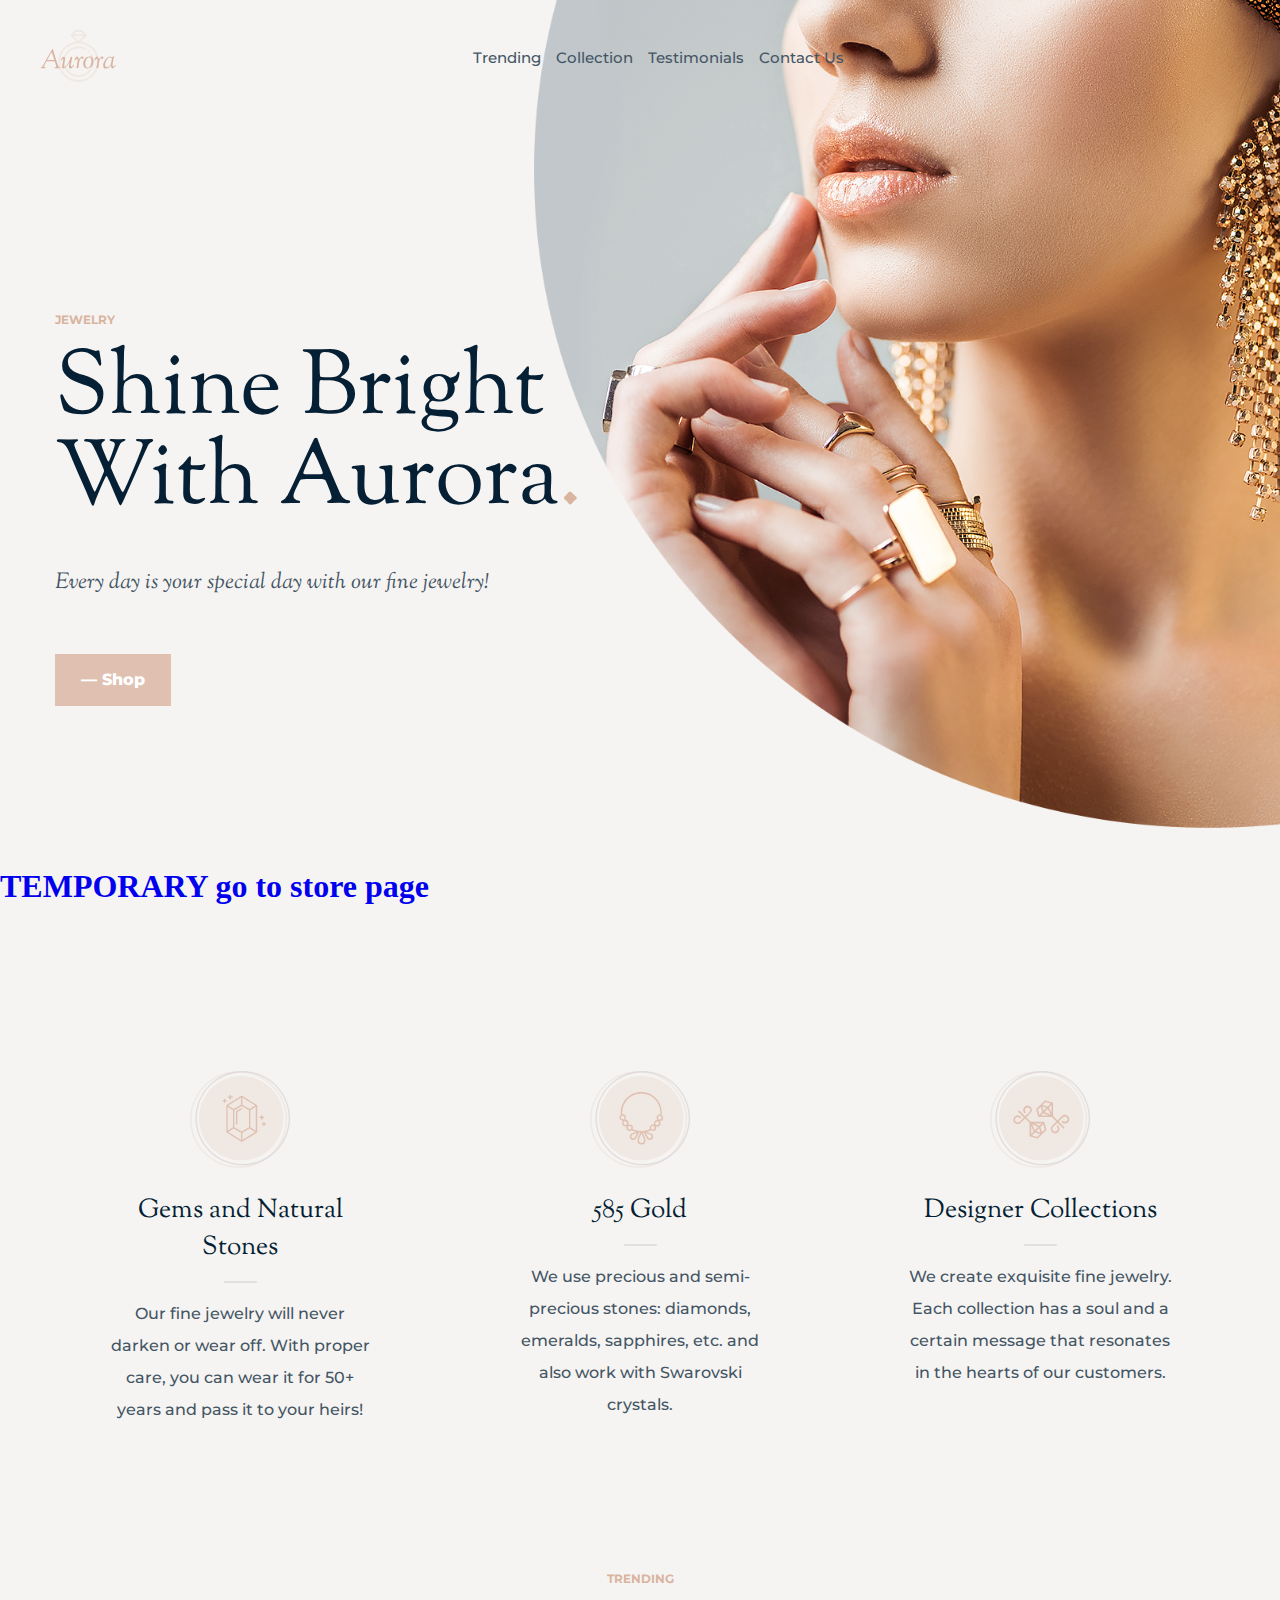
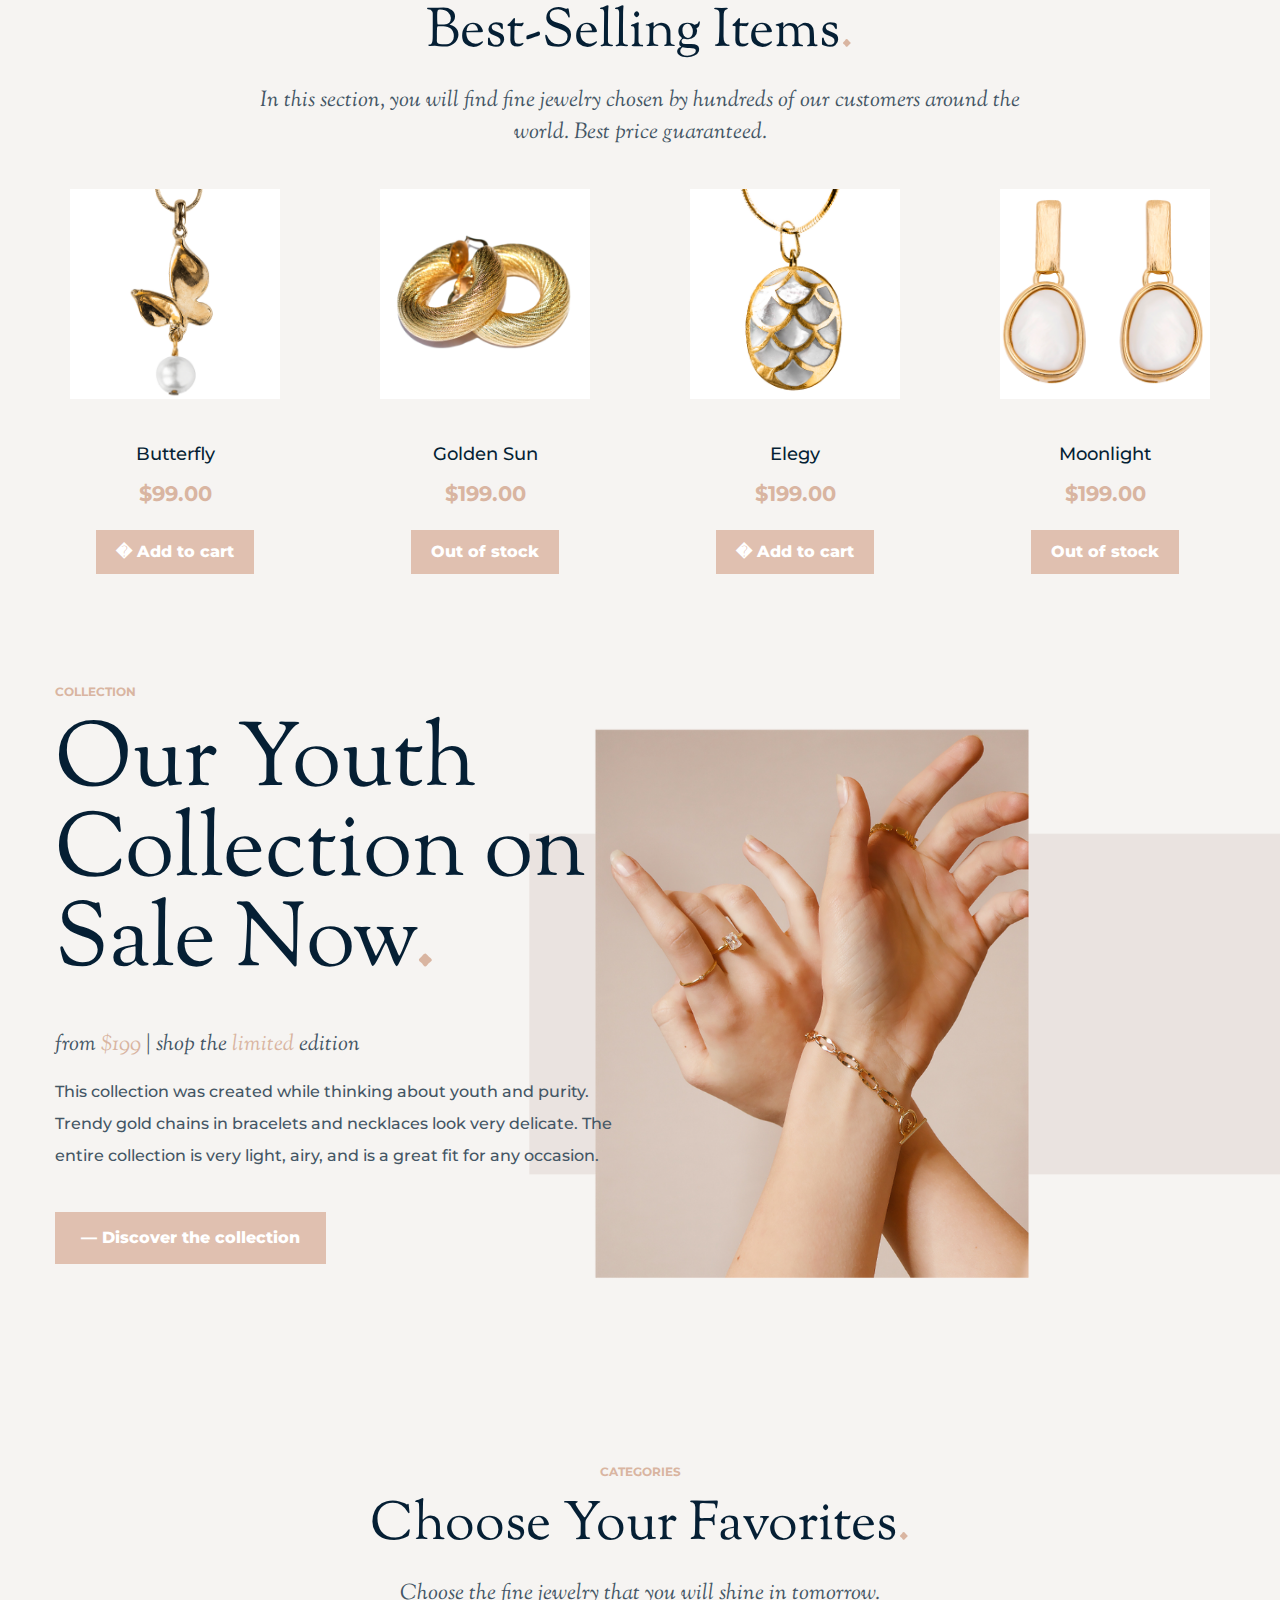
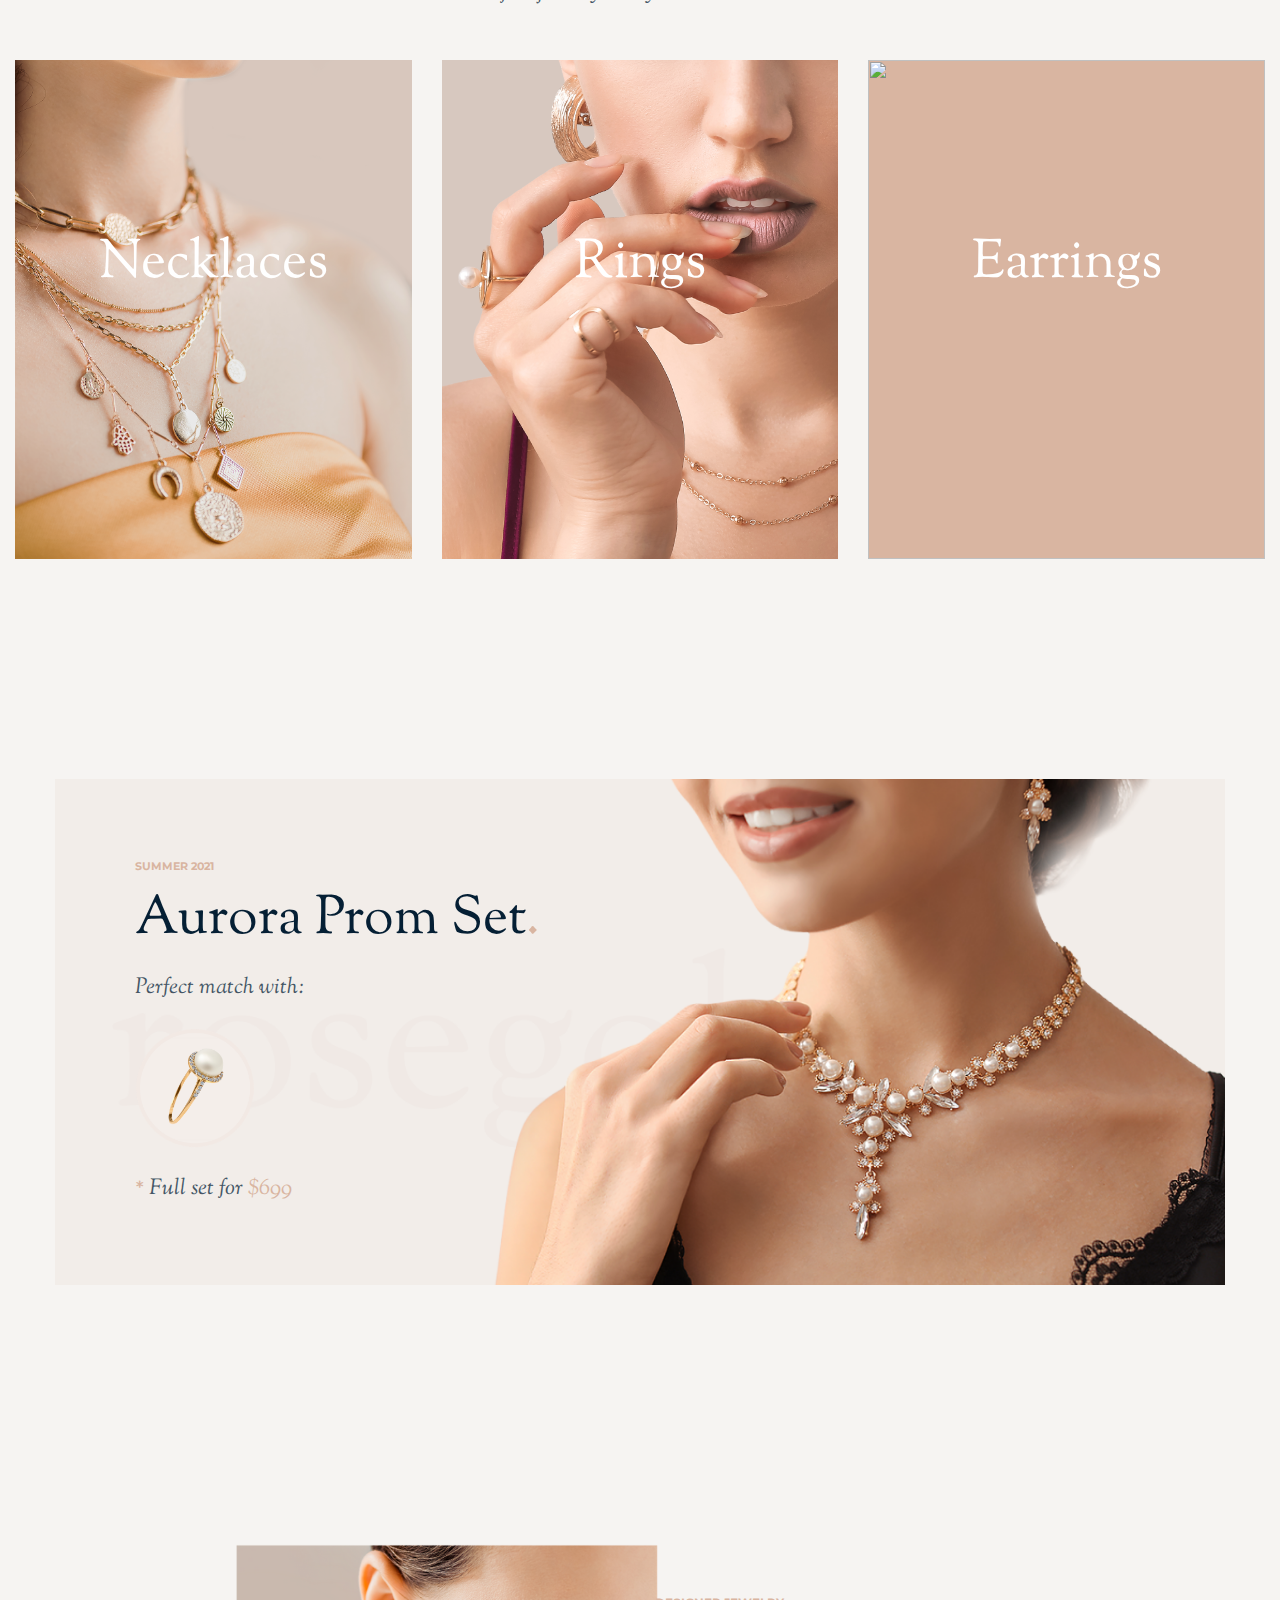
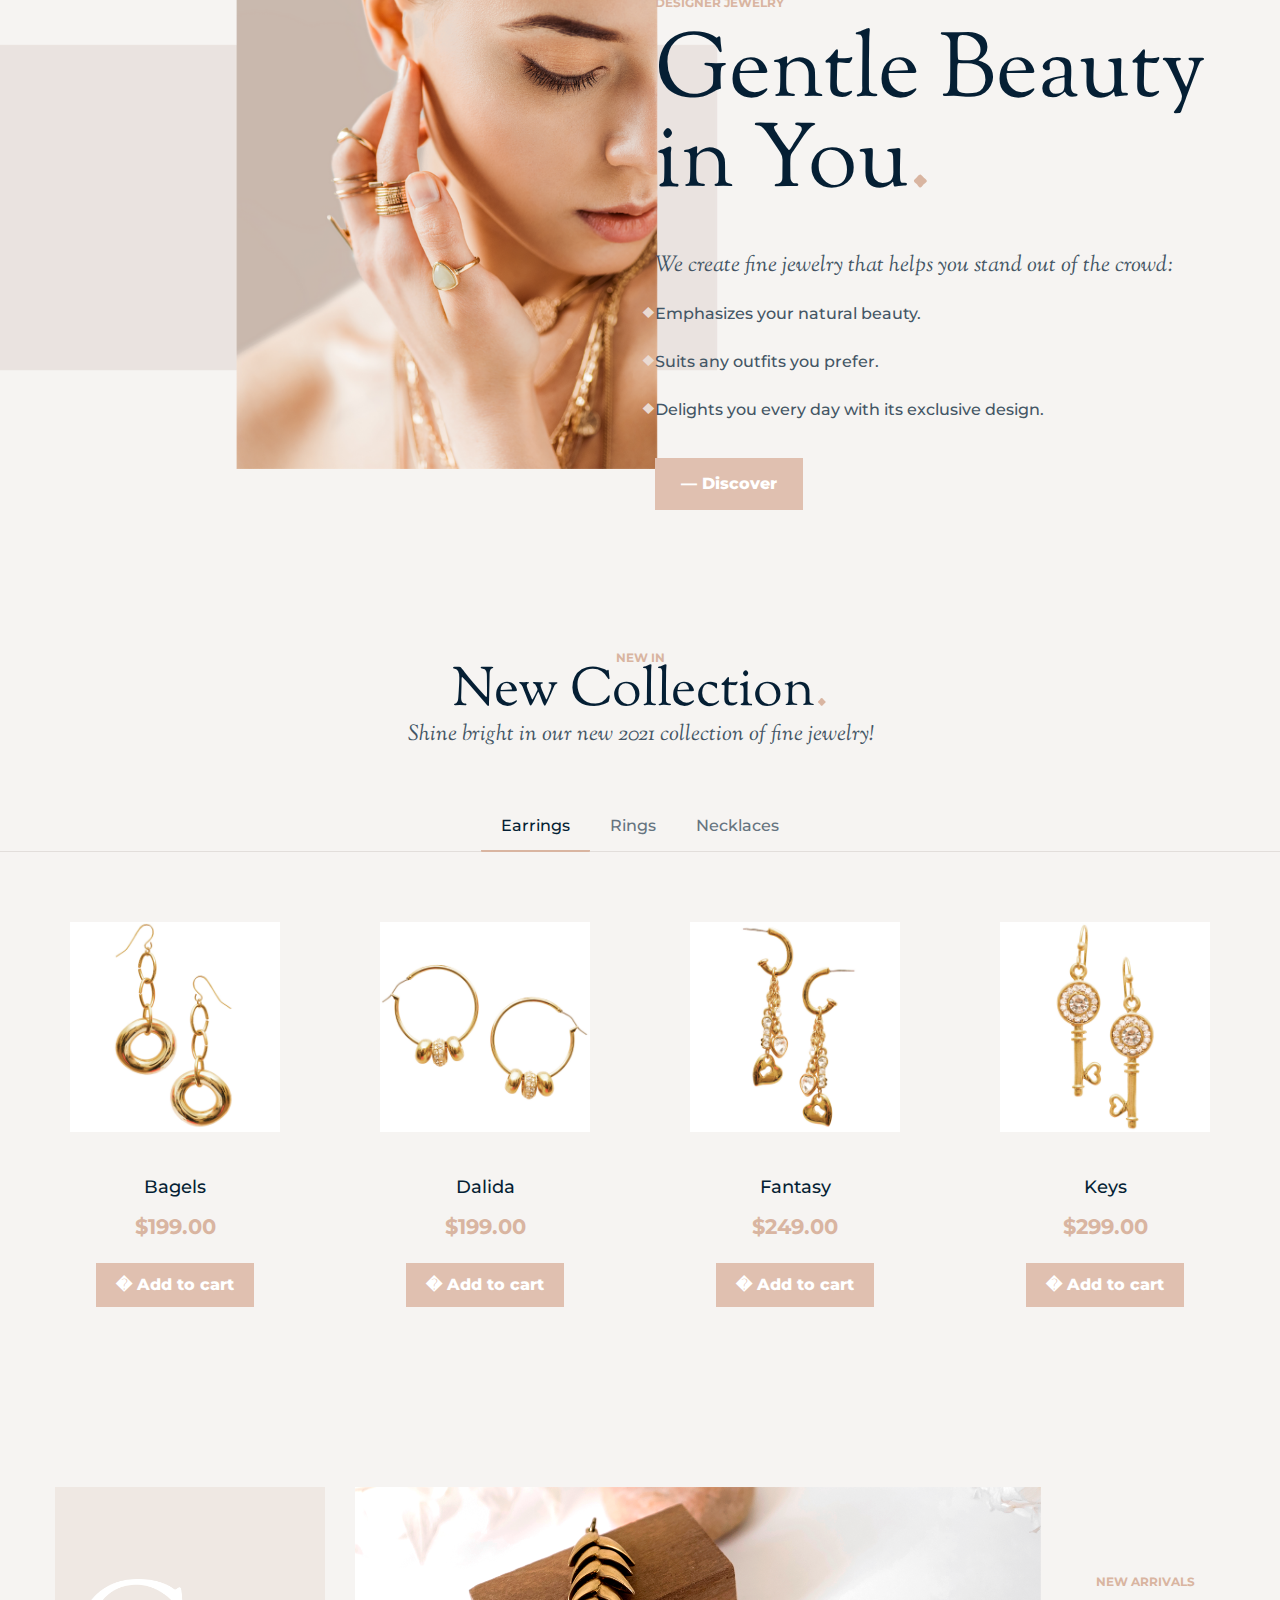
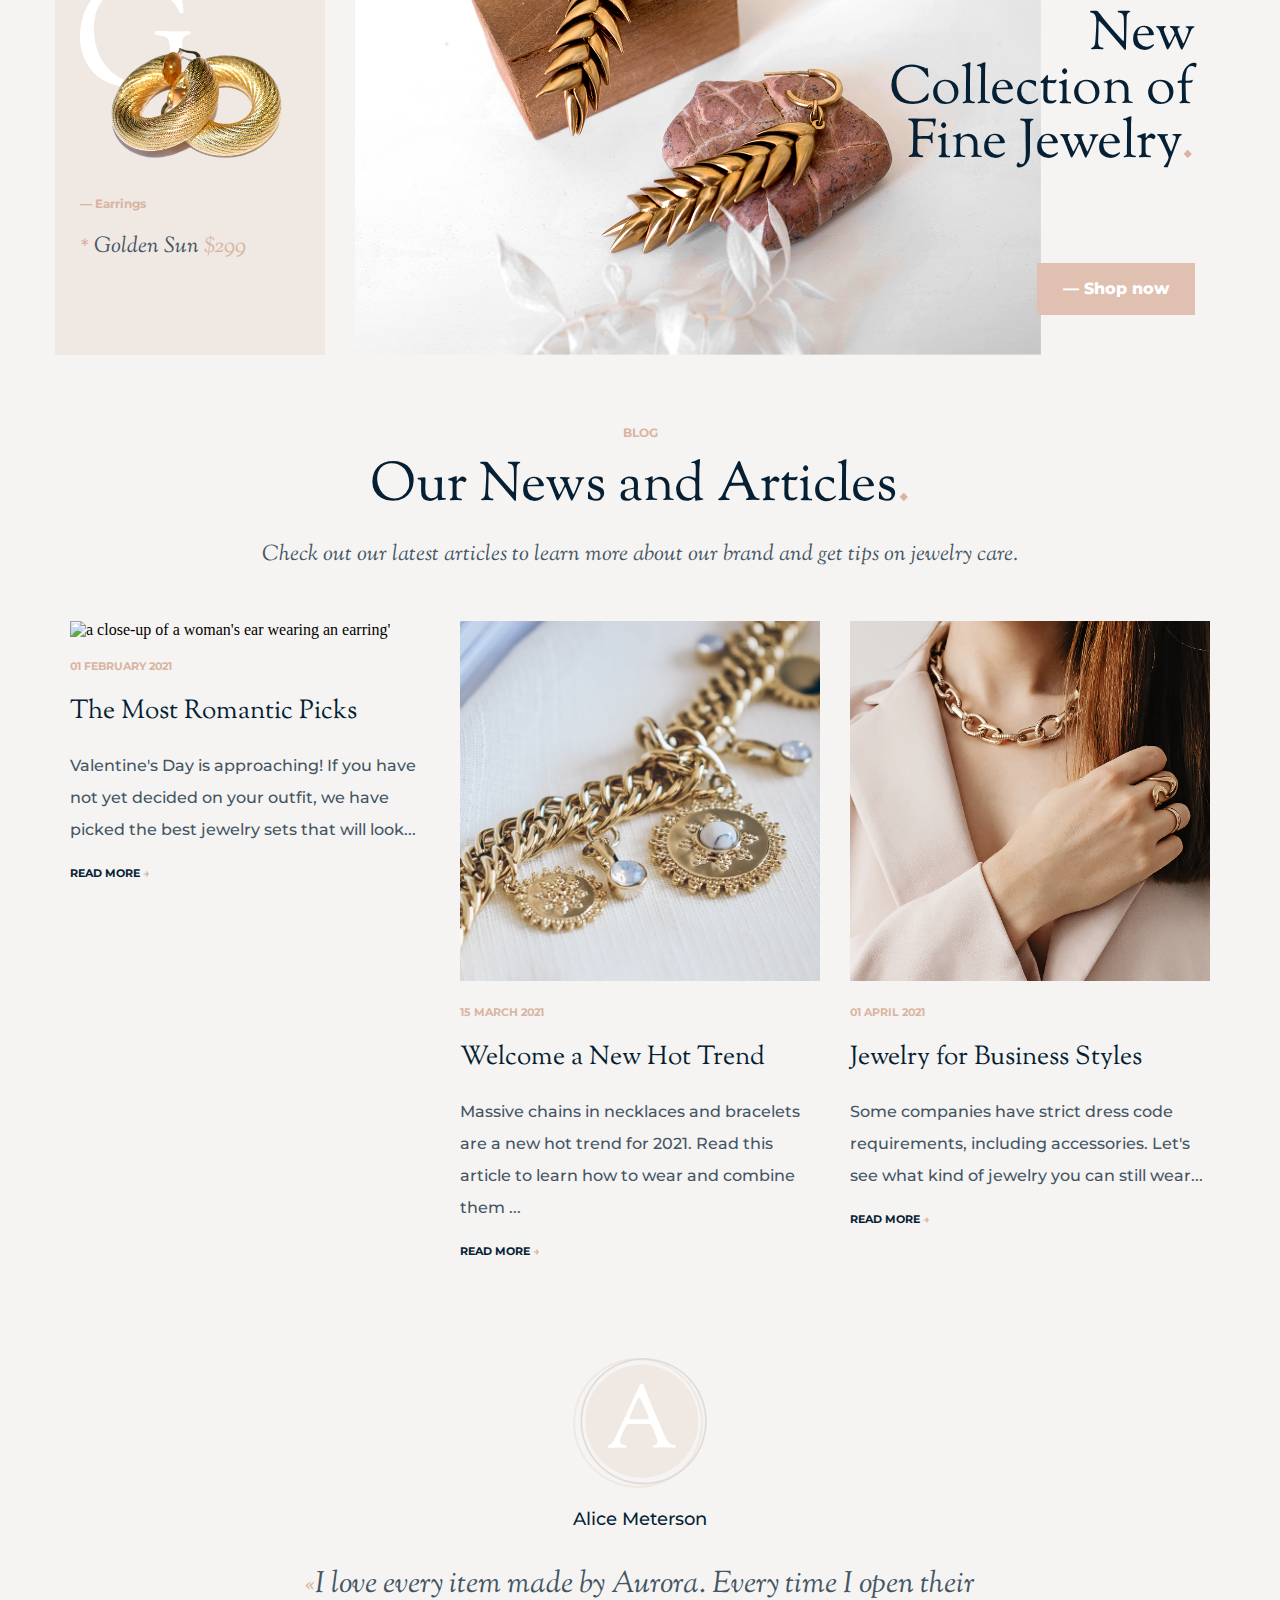
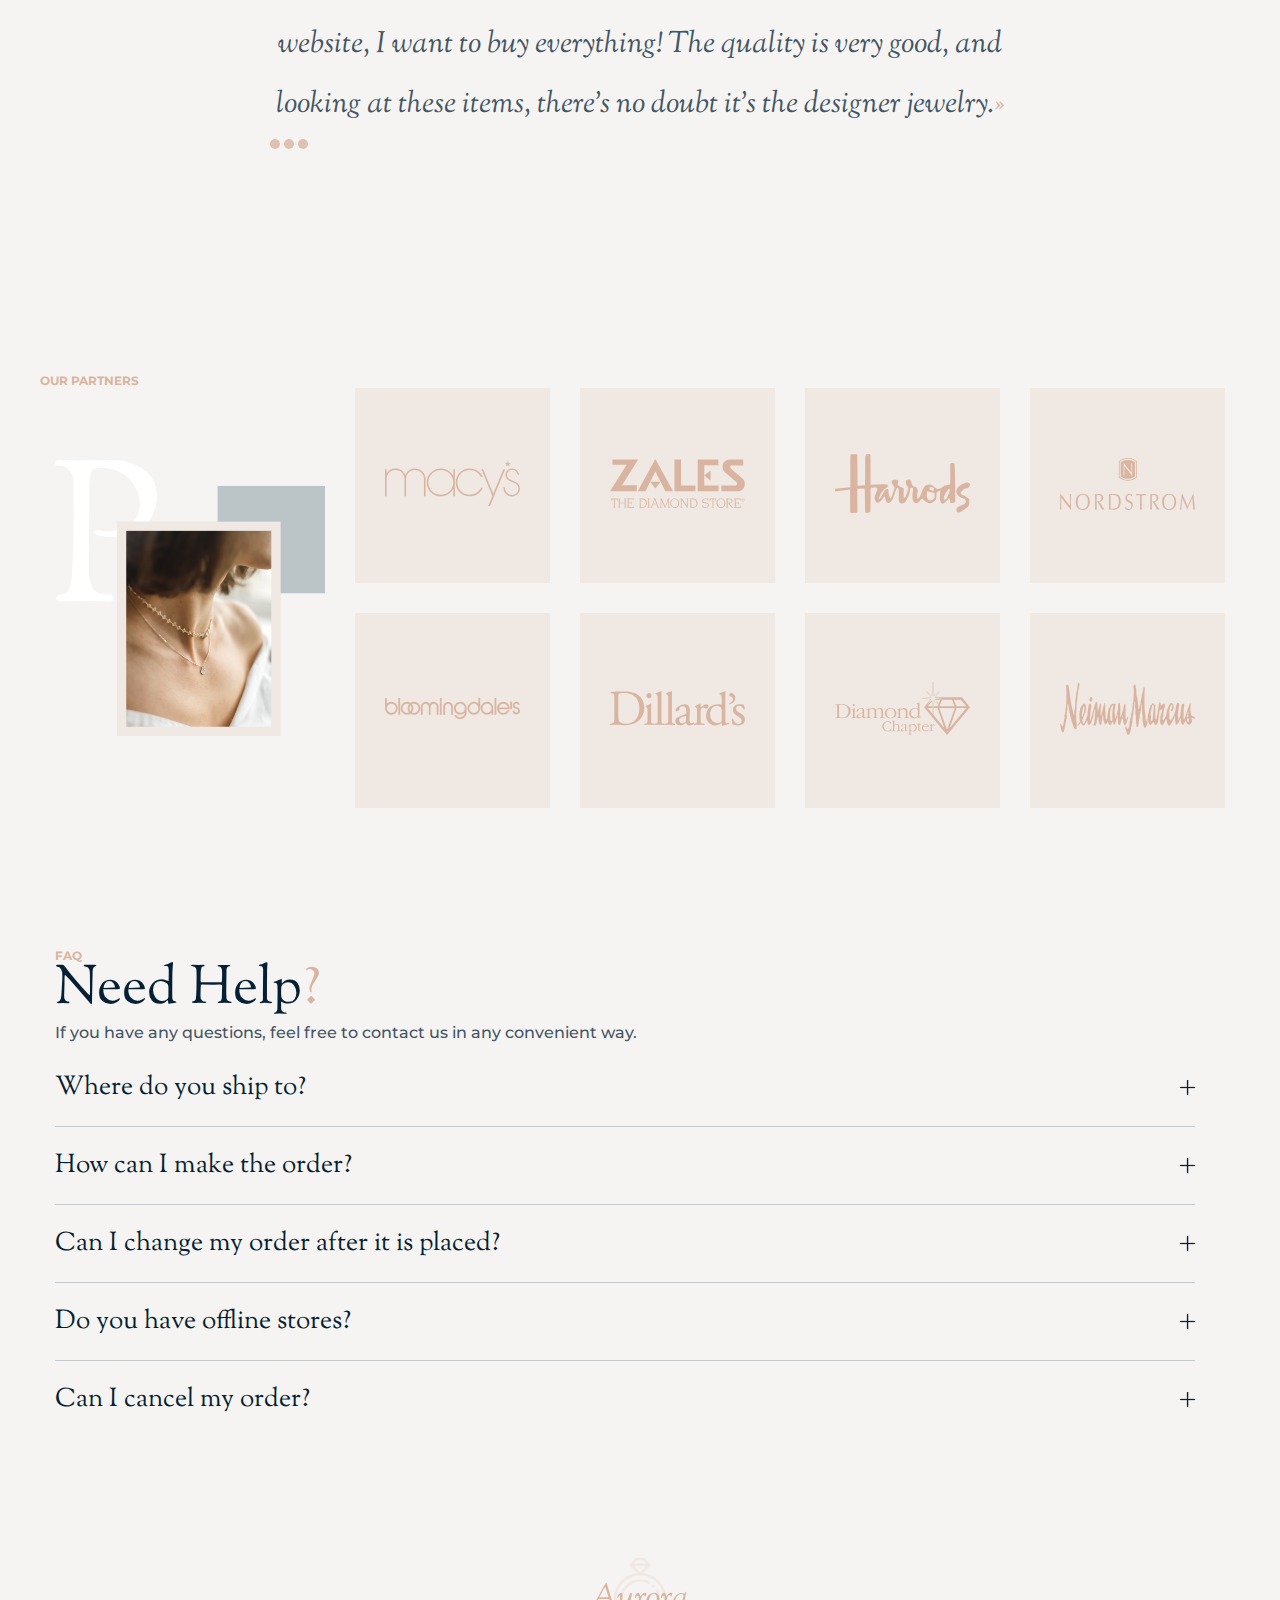
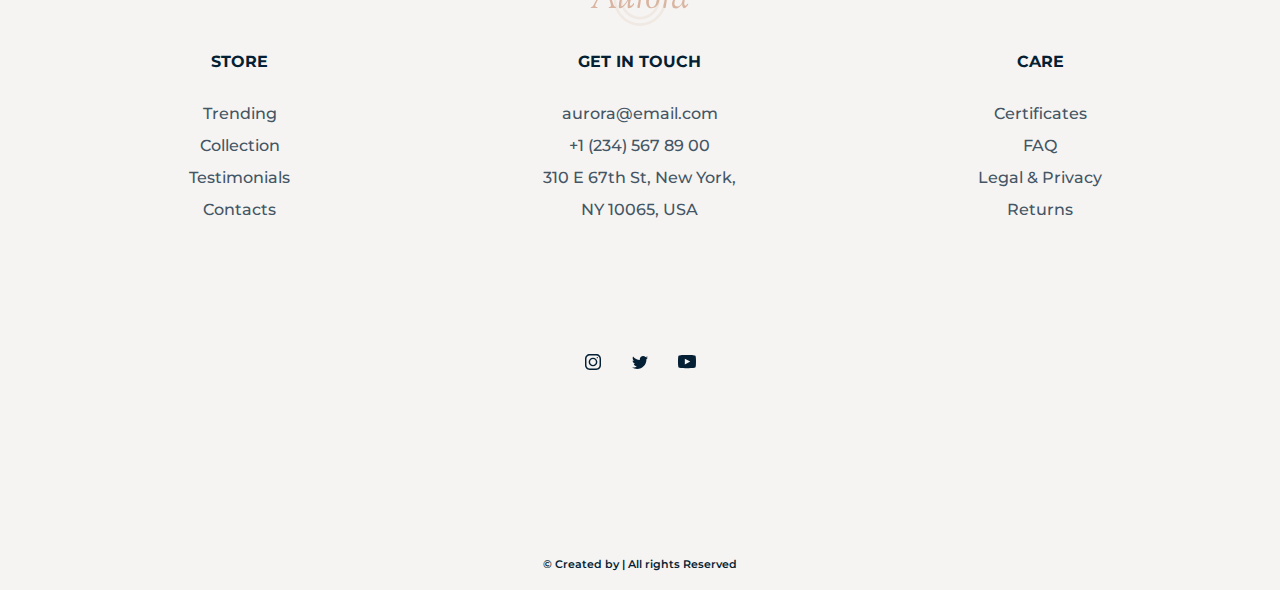
==== index.html @ f69ef9c9 "Add files via upload" ====
﻿<!--REF
Hero title/Block title - h2
Caption/Small - h3
Heading - h4
Subheading - h5
Subtitle - h6
else - paragraph class-->
<!DOCTYPE html>
<html lang="en">
<head>
    <meta charset="UTF-8">
    <meta http-equiv="X-UA-Compatible" content="IE=edge">
    <meta name="viewport" content="width=device-width, initial-scale=1.0">
    <title>Website project for SoftServe</title>
    <link rel="stylesheet" href="styles/style.css" />
    <link rel="stylesheet" href="styles/shop-items.css" />
    <link rel="stylesheet" href="styles/header.css" />
    <link rel="stylesheet" href="styles/cover.css" />
    <link rel="stylesheet" href="styles/features.css" />
    <link rel="stylesheet" href="styles/best-sellers.css" />
    <link rel="stylesheet" href="styles/our-collection.css" />
    <link rel="stylesheet" href="styles/categories.css" />
    <link rel="stylesheet" href="styles/promo-set.css" />
    <link rel="stylesheet" href="styles/designer-jewelry.css" />
    <link rel="stylesheet" href="styles/store.css" />
    <link rel="stylesheet" href="styles/banner.css" />
    <link rel="stylesheet" href="styles/blog.css" />
    <link rel="stylesheet" href="styles/testimonials.css" />
    <link rel="stylesheet" href="styles/partners.css" />
    <link rel="stylesheet" href="styles/faq.css" />
    <link rel="stylesheet" href="styles/footer.css" />
</head>
<body onload="storeDisplay('earrings'); storeActiveButton('earrings-button');">
    <main>
        <section id="cover" class="centered-horizontally">
            <div class="cover-width">
                <div class="cover-container">
                    <h3>JEWELRY</h3>
                    <h2 class="cover hero-title">Shine Bright With Aurora<span class="peach">.</span></h2>
                    <h6 class="cover">Every day is your special day with our fine jewelry!</h6>
                    <button class="cover">— Shop</button>
                </div>
            </div>
        </section>
        <a href="store.html"><h1>TEMPORARY go to store page</h1></a>
        <section id="features" class="centered-horizontally">
            <div class="features-width">
                <div class="features-div">
                    <img src="images/icons/gem.svg" alt="a graphic of a gem" class="features" />
                    <h4 class="features">Gems and Natural Stones</h4>
                    <div class="centered-horizontally"><hr class="features"></div>
                    <p>Our fine jewelry will never darken or wear off. With proper care, you can wear it for 50+ years and pass it to your heirs!</p>
                </div>
                <div class="features-div">
                    <img src="images/icons/necklace.svg" alt="a graphic of a necklace" class="features" />
                    <h4 class="features">585 Gold</h4>
                    <div class="centered-horizontally"><hr class="features"></div>
                    <p>We use precious and semi-precious stones: diamonds, emeralds, sapphires, etc. and also work with Swarovski crystals.</p>
                </div>
                <div class="features-div">
                    <img src="images/icons/earrings.svg" alt="a graphic of earrings" class="features" />
                    <h4 class="features">Designer Collections</h4>
                    <div class="centered-horizontally"><hr class="features"></div>
                    <p>We create exquisite fine jewelry. Each collection has a soul and a certain message that resonates in the hearts of our customers.</p>
                </div>
            </div>
        </section>
        <section id="best-sellers" class="centered-horizontally">
            <div class="best-sellers-width centered-horizontally">
                <h3>TRENDING</h3>
                <h2 class="best-sellers">Best-Selling Items<span class="peach">.</span></h2>
                <h6 class="best-sellers">In this section, you will find fine jewelry chosen by hundreds of our customers around the world. Best price guaranteed.</h6>
            </div>
            <div id="best-selling-items" class="shop-front space-between"></div>
        </section>
        <section id="our-collection" class="centered-horizontally">
            <div class="our-collection-width">
                <div class="our-collection-div">
                    <h3>COLLECTION</h3>
                    <h2 class="hero-title our-collection">Our Youth Collection on Sale Now<span class="peach">.</span></h2>
                    <h6 class="our-collection">from <span class="peach">$199</span> | shop the <span class="peach">limited</span> edition</h6>
                    <p class="our-collection">This collection was created while thinking about youth and purity. Trendy gold chains in bracelets and necklaces look very delicate. The entire collection is very light, airy, and is a great fit for any occasion.</p>
                    <button class="our-collection">— Discover the collection</button>
                </div>
            </div>
        </section>
        <section id="categories" class="centered-horizontally">
            <div class="centered">
                <h3>CATEGORIES</h3>
                <h2 class="categories">Choose Your Favorites<span class="peach">.</span></h2>
                <h6 class="categories">Choose the fine jewelry that you will shine in tomorrow.</h6>
            </div>
            <div class="categories-width">
                <div class="category-container">
                    <div class="category centered-horizontally">
                        <h2 class="category">Necklaces</h2>
                        <button class="category">— Discover</button>
                    </div>
                    <img src="images/categories/necklaces.jpg" class="category responsive" />
                </div>
                <div class="category-container">
                    <div class="category centered-horizontally">
                        <h2 class="category">Rings</h2>
                        <button class="category">— Discover</button>
                    </div>
                    <img src="images/categories/rings.jpg" class="category responsive" />
                </div>
                <div class="category-container">
                    <div class="category centered-horizontally">
                        <h2 class="category">Earrings</h2>
                        <button class="category">— Discover</button>
                    </div>
                    <img src="images/categories/earrings.jpg" class="category responsive" />
                </div>
            </div>
        </section>
        <section id="promo-set" class="centered-horizontally">
            <div class="promo-set-width">
                <h3 class="small promo-set">SUMMER 2021</h3>
                <h2 class="promo-set">Aurora Prom Set<span class="peach">.</span></h2>
                <h6 class="promo-set-1">Perfect match with:</h6>
                <div class="promo-set-img-container"><img src="images/other-images/promo-set.jpg" alt="" class="promo-set" /></div>
                <h6 class="promo-set-2"><span class="peach">*</span> Full set for <span class="peach">$699</span></h6>
            </div>
        </section>
        <section id="designer-jewelry" class="centered-horizontally">
            <div class="designer-jewelry-width">
                <div class="designer-jewelry-div">
                    <h3>DESIGNER JEWELRY</h3>
                    <h2 style="font-size: 90px; margin-top: 20px;">Gentle Beauty in You<span class="peach">.</span></h2>
                    <h6 style="margin-top: 40px;">We create fine jewelry that helps you stand out of the crowd:</h6>
                    <ul>
                        <li><p>Emphasizes your natural beauty.</p></li>
                        <li><p>Suits any outfits you prefer.</p></li>
                        <li><p>Delights you every day with its exclusive design.</p></li>
                    </ul>
                    <button class="designer-jewelry">— Discover</button>
                </div>
            </div>
        </section>
        <section id="store" class="store">
            <div class="centered-horizontally">
                <h3>NEW IN</h3>
                <h2>New Collection<span class="peach">.</span></h2>
                <h6>Shine bright in our new 2021 collection of fine jewelry!</h6>
            </div>
            <div>
                <div class="store-buttons">
                    <button id="earrings-button" class="store-button" onclick="storeDisplay('earrings'); storeActiveButton('earrings-button')">Earrings</button>
                    <button id="rings-button" class="store-button" onclick="storeDisplay('rings'); storeActiveButton('rings-button')">Rings</button>
                    <button id="necklaces-button" class="store-button" onclick="storeDisplay('necklaces'); storeActiveButton('necklaces-button')">Necklaces</button>
                </div>
            </div>
            <hr class="store-hr">
            <div class="centered-horizontally">
                <div id="earrings" class="shop-front space-between"></div>
            </div>
            <div class="centered-horizontally">
                <div id="rings" class="shop-front space-between"></div>
            </div>
            <div class="centered-horizontally">
                <div id="necklaces" class="shop-front space-between"></div>
            </div>
        </section>
        <section id="banner" class="centered-horizontally">
            <div class="banner-width">
                <div class="banner-left">
                    <img src="images/other-images/banner.png" class="responsive" />
                    <h3 class="banner">—  Earrings</h3>
                    <h6 class="banner"><span class="peach">*</span> Golden Sun <span class="peach">$299</span></h6>
                </div>
                <div class="banner-right">
                    <h3 class="banner">NEW ARRIVALS</h3>
                    <h2 class="banner">New Collection of Fine Jewelry<span class="peach">.</span></h2>
                    <button class="banner">— Shop now</button>
                </div>
            </div>
        </section>
        <section id="blog" class="centered-horizontally">
            <div class="blog-width">
                <div class="centered-horizontally">
                    <h3>BLOG</h3>
                    <h2 class="blog centered">Our News and Articles<span class="peach">.</span></h2>
                    <h6 class="blog centered">Check out our latest articles to learn more about our brand and get tips on jewelry care.</h6>
                </div>
                <div class="article-div space-between">
                    <div class="article">
                        <img src="images/blog/blog1.jpg" alt="a close-up of a woman's ear wearing an earring'" class="article responsive" />
                        <h3 class="small article">01 FEBRUARY 2021</h3>
                        <h4 class="article">The Most Romantic Picks</h4>
                        <p class="article">Valentine's Day is approaching! If you have not yet decided on your outfit, we have picked the best jewelry sets that will look...</p>
                        <a><h3 class="small read-more">READ MORE <span class="peach">→</span></h3></a>
                    </div>
                    <div class="article">
                        <img src="images/blog/blog2.jpg" alt="" class="article responsive" />
                        <h3 class="small article">15 MARCH 2021</h3>
                        <h4 class="article">Welcome a New Hot Trend</h4>
                        <p class="article">Massive chains in necklaces and bracelets are a new hot trend for 2021. Read this article to learn how to wear and combine them ...</p>
                        <a><h3 class="small read-more">READ MORE <span class="peach">→</span></h3></a>
                    </div>
                    <div class="article">
                        <img src="images/blog/blog3.jpg" alt="" class="article responsive" />
                        <h3 class="small article">01 APRIL 2021</h3>
                        <h4 class="article">Jewelry for Business Styles</h4>
                        <p class="article">Some companies have strict dress code requirements, including accessories. Let's see what kind of jewelry you can still wear...</p>
                        <a><h3 class="small read-more">READ MORE <span class="peach">→</span></h3></a>
                    </div>
                </div>
            </div>
        </section>
        <section id="testimonials" class="centered-horizontally">
            <div class="testimonials-width">
                <div class="carousel">
                    <div class="slide centered-horizontally">
                        <img src="images/icons/alice-meterson.svg" class="testimonials" />
                        <h5 class="testimonials">Alice Meterson</h5>
                        <p class="testimonials"><span class="peach">«</span>I love every item made by Aurora. Every time I open their website, I want to buy everything! The quality is very good, and looking at these items, there's no doubt it's the designer jewelry.<span class="peach">»</span></p>
                    </div>
                    <div class="slide centered-horizontally">
                        <img src="images/icons/mindy-owler.svg" class="testimonials" />
                        <h5 class="testimonials">Mindy Owler</h5>
                        <p class="testimonials"><span class="peach">«</span>I love exclusive jewelry. Unfortunately, even the big modern brands make pretty typical products that are similar to one another. Aurora is completely different!<span class="peach">»</span></p>
                    </div>
                    <div class="slide centered-horizontally">
                        <img src="images/icons/victoria-roulson.svg" class="testimonials" />
                        <h5 class="testimonials">Victoria Roulson</h5>
                        <p class="testimonials"><span class="peach">«</span>Thanks for my new earrings! I still receive a huge number of compliments on my jewelry and I am happy to say that it is the Aurora brand.<span class="peach">»</span></p>
                    </div>
                </div>
                <div>
                    <button class="testimonials"></button>
                    <button class="testimonials"></button>
                    <button class="testimonials"></button>
                </div>
            </div>
        </section>
        <section id="partners" class="centered-horizontally">
            <div class="partners-width">
                <h3 class="partners">OUR PARTNERS</h3>
                <div class="partners">
                    <div class="partners-img"><img src="images/backgrounds/partners.jpg" alt="" class="partners-img" /></div>
                    <div class="partners-icons">
                        <div class="partners-icons-row">
                            <div class="partner-icon partner-icon-top"><a href="https://www.macys.com/"><img src="images/icons/macy's.svg" alt="" class="partner-logo" /></a></div>
                            <div class="partner-icon partner-icon-top"><a href="https://www.zales.com/"><img src="images/icons/zales.svg" alt="" class="partner-logo" /></a></div>
                            <div class="partner-icon partner-icon-top"><a href="https://www.harrods.com/"><img src="images/icons/harrods.svg" alt="" class="partner-logo" /></a></div>
                            <div class="partner-icon partner-icon-top"><a href="https://www.nordstrom.com/"><img src="images/icons/nordstrom.svg" alt="" class="partner-logo" /></a></div>
                        </div>
                        <div class="partners-icons-row">
                            <div class="partner-icon partner-icon-bottom"><a href="https://www.bloomingdales.com/"><img src="images/icons/bloomingdale's.svg" alt="" class="partner-logo" /></a></div>
                            <div class="partner-icon partner-icon-bottom"><a href="https://www.dillards.com/"><img src="images/icons/dillard's.svg" alt="" class="partner-logo" /></a></div>
                            <div class="partner-icon partner-icon-bottom"><a href=""><img src="images/icons/diamond-chapter.svg" alt="" class="partner-logo" /></a></div>
                            <div class="partner-icon partner-icon-bottom"><a href="https://www.neimanmarcus.com/"><img src="images/icons/neiman-marcus.svg" alt="" class="partner-logo" /></a></div>
                        </div>
                    </div>
                </div>
            </div>
        </section>
        <section id="faq" class="faq centered-horizontally">
            <div class="faq-width">
                <div class="faq-accordion-div">
                    <h3>FAQ</h3>
                    <h2>Need Help<span class="peach">?</span></h2>
                    <p class="subtitle">If you have any questions, feel free to contact us in any convenient way.</p>
                    <div>
                        <button class="accordion space-between" onclick="accordionDisplay(0)">
                            <h4>Where do you ship to?</h4>
                            <div class="plus-icon">
                                <hr id="plus-horizontal-line" />
                                <hr id="plus-vertical-line" />
                            </div>
                        </button>
                        <div id="0" class="panel">
                            <p>We ship worldwide. To get info about shipping methods and delivery price and time, please contact our support.</p>
                        </div>
                        <hr class="faq-hr" />
                        <button class="accordion space-between" onclick="accordionDisplay(1)">
                            <h4>How can I make the order?</h4>
                            <div class="plus-icon">
                                <hr id="plus-horizontal-line" />
                                <hr id="plus-vertical-line" />
                            </div>
                        </button>
                        <div id="1" class="panel">
                            <p>Simply add the items you like to your shopping cart, make the payment, and provide shipping details.</p>
                        </div>
                        <hr class="faq-hr" />
                        <button class="accordion space-between" onclick="accordionDisplay(2)">
                            <h4>Can I change my order after it is placed?</h4>
                            <div class="plus-icon">
                                <hr id="plus-horizontal-line" />
                                <hr id="plus-vertical-line" />
                            </div>
                        </button>
                        <div id="2" class="panel">
                            <p>We ship orders quite quickly, so we can't guarantee that your request will be processed in time. Anyway, contact our support team, and they will find the suitable solution.</p>
                        </div>
                        <hr class="faq-hr" />
                        <button class="accordion space-between" onclick="accordionDisplay(3)">
                            <h4>Do you have offline stores?</h4>
                            <div class="plus-icon">
                                <hr id="plus-horizontal-line" />
                                <hr id="plus-vertical-line" />
                            </div>
                        </button>
                        <div id="3" class="panel">
                            <p>We have a showroom in New York. Also, you can try and touch our jewelry in the partner stores like Macy's, Harrods, etc.</p>
                        </div>
                        <hr class="faq-hr" />
                        <button class="accordion space-between" onclick="accordionDisplay(4)">
                            <h4>Can I cancel my order?</h4>
                            <div class="plus-icon">
                                <hr id="plus-horizontal-line" />
                                <hr id="plus-vertical-line" />
                            </div>
                        </button>
                        <div id="4" class="panel">
                            <p>Unfortunately, if your order has already been shipped, we can't cancel it. In all other cases, you can cancel the order by contacting our support team.</p>
                        </div>
                    </div>
                </div>
                <div>
                    <img src="images/backgrounds/faq.jpg" alt="" class="faq-img" />
                </div>
            </div>
        </section>
    </main>
    <script src="script/header-footer.js"></script>
    <script src="script/script.js"></script>
    <script src="script/product-list.js"></script>
</body>
</html>
---- styles/style.css ----
@import url('https://fonts.googleapis.com/css2?family=Montserrat:wght@100;200;300;400;500;600;700;800;900&family=Sorts+Mill+Goudy:ital@0;1&display=swap');

html {
    scroll-behavior: smooth;
}

:root {
    --dark-blue: #051F34;
    --dark-grey: #445665;
    --lighter-gray: #65737F;
    --light-gray: #C6C9CC;
    --faint-gray: #E2DEDB;
    --peach: #D9B5A1;
    --gray-peach: #CDC5C1;
    --lighter-peach: #E0C0B0;
    --midtone-peach: #EADBD3;
    --light-peach: #EFE8E3;
    --off-white: #F6F4F2;
}

body {
    min-height: 100%
}

h2 {
    font-family: 'Sorts Mill Goudy', serif;
    color: var(--dark-blue);
    font-weight: 200;
    line-height: 1em;
    font-size: 54px;
    margin: 0;
    padding: 0;
}

h3 {
    font-family: 'Montserrat';
    color: var(--peach);
    font-weight: 700;
    font-size: 12px;
    margin: 0;
    padding: 0;
}

h4 {
    font-family: 'Sorts Mill Goudy', serif;
    color: var(--dark-blue);
    font-weight: 300;
    font-size: 26px;
    margin: 0;
    padding: 0;
}

h5 {
    font-family: 'Montserrat', sans-serif;
    color: var(--dark-blue);
    font-weight: 500;
    font-size: 18px;
    margin: 0;
    padding: 0;
}

h6 {
    font-style: italic;
    font-family: 'Sorts Mill Goudy', serif;
    color: var(--dark-grey);
    font-weight: 100;
    font-size: 22px;
    margin: 0;
    padding: 0;
}

p {
    font-family: 'Montserrat', sans-serif;
    color: var(--dark-grey);
    font-weight: 500;
    line-height: 2em;
    font-size: 16px;
    margin: 0;
    padding: 0;
}

a {
    text-decoration: none;
}

svg {
    fill: var(--dark-blue);
    transition: 0.3s;
}

svg:hover {
    fill: var(--peach);
}

button {
    font-family: 'Montserrat', sans-serif;
    color: white;
    font-weight: 800;
    font-size: 16px;
    background-color: var(--lighter-peach);
    border: 0px;
    transition: 0.3s;
}

    button:hover {
        background-color: var(--peach);
    }

body {
    margin: 0px;
    padding: 0px;
    background-color: var(--off-white);
}

.centered {
    text-align: center;
}

.centered-horizontally {
    display: flex;
    flex-direction: column;
    align-items: center;
}

.space-between {
    display: flex;
    flex-direction: row;
    justify-content: space-between;
}

.responsive {
    width: 100%;
    height: auto;
}

.peach {
    color: var(--peach);
}

.hero-title {
    font-size: 90px;
}

.small{
    font-size: 11px;
}

@media (max-width: 767px) {
    .hero-title {
        font-size: 54px;
    }
}
---- styles/shop-items.css ----
.shop-front {
    width: 1200px;
}

.shop-item {
    padding: 40px 30px 40px 30px;
    box-sizing: border-box;
    max-width: 665px;
}

.shop-item-img {
    max-width: 210px;
    height: inherit;
}

.out-of-stock .shop-item-img {
    filter: grayscale(75%);
}

.out-of-stock h3 {
    color: var(--gray-peach);
}

.out-of-stock .shop-item-button {
    background-color: var(--gray-peach);
}

.shop-item-h5 {
    margin-top: 40px;
}

.shop-item-h3 {
    font-weight: 700;
    font-size: 21px;
    margin: 16px 0px 24px 0px;
}

.shop-item-button {
    padding: 12px 20px 13px 20px;
}

@media (max-width: 1279px) {
    .best-sellers {
        padding-left: 40px;
        padding-right: 40px;
    }

    .shop-front {
        width: 100%;
    }
}

@media (max-width: 991px) {
    .shop-front {
        flex-wrap: wrap;
    }

    .shop-item {
        width: 50%;
    }
}

@media (max-width: 767px) {
    .shop-item {
        width: 100%;
    }
}
---- styles/header.css ----
header {
    top: 0;
    left: 0;
    width: 100%;
    box-sizing: border-box;
    position: absolute;
    padding-top: 30px;
    padding-bottom: 30px;
}

.header-width {
    width: 1200px;
}

.header-icon {
    width: 77px;
    height: inherit;
    align-self: flex-start;
}

.nav-div {
    align-self: center;
    justify-self: center;
}

nav {
    display: flex;
}

.burger-icon {
    box-sizing: border-box;
    width: 40px;
    height: 40px;
    padding: 12px 8px 12px 8px;
    display: flex;
}

.burger-icon-bar {
    margin: 0;
    border: 0;
    border-top: 2px solid var(--dark-blue);
    border-radius: 1px;
}

.nav-link {
    margin: 5px 7.5px 5px 7.5px;
    font-size: 15px;
}

    .nav-link:hover {
        color: var(--dark-blue);
    }

@media (max-width: 1280px) {
    header {
        padding-left: 40px;
        padding-right: 40px;
    }

    .header-width {
        width: 100%;
    }
}

@media (max-width: 991px) {
    .burger-icon {
        display: flex;
        flex-direction: column;
        justify-content: space-between;
    }

    nav {
        display: none;
    }
}
---- styles/cover.css ----
#cover {
    padding-top: 312.11px;
    padding-bottom: 140px;
    box-sizing: border-box;
    background-position: 75% 0%;
    background-image: url("../images/backgrounds/cover.png");
    background-size: cover;
    display: flex;
    align-items: center;
}

.cover-width {
    width: 1170px;
    display: flex;
    align-items: flex-start; 
}

.cover-container {
    width: 570px;
}

h2.cover {
    margin-top: 20px;
}

h6.cover {
    margin-top: 40px;
}

button.cover {
    padding: 16px 26px 17px 26px;
    margin-top: 55px;
}

@media(max-width: 1250px) {
    #cover{
        padding-left: 40px;
        padding-right: 40px;
        align-items: flex-start;
    }

    .cover-width {
        width: 100%;
    }
}

@media (max-width: 767px){
    .cover-container {
        width: auto;
    }
}
---- styles/features.css ----
#features {
    padding-top: 70px;
    padding-bottom: 70px;
}

.features-width {
    width: 1170px;
    display: flex;
    justify-content: space-between;
}

.features-div {
    padding: 75px 50px 75px 50px;
    text-align: center;
    box-sizing: border-box;
    width: clamp(280px, 370px, 450px);
}

img.features {
    width: 100px;
    height: inherit;
}

h4.features {
    margin-top: 20px;
}

hr.features {
    border: 0;
    border-top: 2px solid var(--faint-gray);
    border-radius: 1px;
    width: 33px;
    margin-top: 15px;
    margin-bottom: 15px;
}

@media (max-width: 1250px) {
    #features {
        padding-left: 40px;
        padding-right: 40px;
    }

    .features-width {
        width: 100%;
    }
}

@media (max-width: 991px) {
    .features-width {
        flex-wrap: wrap;
        justify-content: center;
    }

    .features-div {
        padding: 55px 40px 55px 40px;
        box-sizing: border-box;
        width: 50%;
    }
}

@media (max-width: 767px) {
    .features-div {
        padding: 45px 35px 45px 35px;
        box-sizing: border-box;
        width: 100%;
    }
}
---- styles/best-sellers.css ----
#best-sellers {
    padding-top: 70px 32px 70px 32px;
}

.best-sellers-width {
    width: 770px;
    text-align: center;
}

h2.best-sellers {
    margin-top: 20px;
}

h6.best-sellers {
    margin-top: 25px;
}

@media (max-width: 834px) {
    .best-sellers-width {
        width: 100%;
    }
}

@media (max-width: 767px) {
    #best-sellers {
        padding-left: 24px;
        padding-right: 24px;
    }
}
---- styles/our-collection.css ----
#our-collection {
    padding-top: 70px;
    padding-bottom: 130px;
    background-image: url("../images/backgrounds/our-collection.png");
    background-position: right;
    background-size: cover;
}

.our-collection-width {
    width: 1170px;
}

.our-collection-div {
    width: 570px;
}

h2.our-collection {
    margin-top: 20px;
}

h6.our-collection {
    margin-top: 40px;
}

p.our-collection {
    margin-top: 15px;
}

button.our-collection {
    padding: 16px 26px 17px 26px;
    margin-top: 40px;
}

@media (max-width: 1250px) {
    #our-collection {
        padding-left: 40px;
        padding-right: 40px;
    }

    .our-collection-width {
        width: 100%;
    }
}

@media (max-width: 650px) {
    .our-collection-div {
        width: 100%;
    }
}
---- styles/categories.css ----
#categories {
    padding-top: 70px;
    padding-bottom: 70px;
}

h2.categories {
    margin-top: 20px;
}

h6.categories {
    margin-top: 25px;
}

.categories-width {
    width: 1200px;
    display: flex;
}

.category-container {
    margin-top: 50px;
    margin-left: 15px;
    margin-right: 15px;
    position: relative;
    box-sizing: border-box;
    width: 33.33%;
    aspect-ratio: 400/503;
    overflow: hidden;
    background-color: var(--peach);
}

h2.category {
    color: white;
}

div.category {
    position: absolute;
    left: 50%;
    top: 50%;
    transform: translate(-50%, -50%);
    z-index: 1;
}

button.category {
    opacity: 0;
    padding: 16.5px 26px;
    margin-top: 40px;
    background-color: white;
    color: var(--dark-grey);
}

img.category {
    display: block;
    position: relative;
    height: 100%;
    transition: 0.3s ease-in-out;
    z-index: 0;
}

.category-container:hover img.category {
    transform: scale(1.1);
    opacity: 0;
}

.category-container:hover button.category {
    opacity: 1;
}

button.category:hover {
    background-color: var(--dark-blue);
    color: white;
}

@media (max-width: 1280px) {
    .categories {
        padding-left: 40px;
        padding-right: 40px;
    }
    
    .categories-width {
        width: 100%;
    }
}

@media (max-width: 931px) {
    .categories-width {
        flex-wrap: wrap;
    }

    .category-container {
        width: 100%
    }
}
---- styles/promo-set.css ----
#promo-set {
    padding-top: 150px;
    padding-bottom: 150px;
}

.promo-set-width {
    background-image: url(../images/backgrounds/promo-set.png);
    background-size: cover;
    background-position: right;
    padding: 80px;
    box-sizing: border-box;
    width: 1170px;
    position: relative;
}

h2.promo-set {
    margin-top: 20px;
}

h6.promo-set-1 {
    margin-top: 25px;
}

img.promo-set {
    margin-top: 25px;
    height: 120px;
    width: inherit;
}

h6.promo-set-2 {
    margin-top: 20px;
}

@media (max-width: 1250px){
    #promo-set{
        padding-left: 40px;
        padding-right: 40px;
    }

    .promo-set-width {
        width: 100%;
    }
}

@media (max-width: 991px) {
    #promo-set {
        padding-left: 32px;
        padding-right: 32px;
    }
}

@media (max-width: 767px) {
    #promo-set {
        padding-left: 24px;
        padding-right: 24px;
    }
}
---- styles/designer-jewelry.css ----
﻿#designer-jewelry {
    box-sizing: border-box;
    padding-top: 160px; 
    padding-bottom: 70px;
    background-image: url(../images/backgrounds/designer-jewelry.png);
    background-size: cover;
}

.designer-jewelry-width {
    width: 1170px;
    display: flex;
    justify-content: right;
}

.designer-jewelry-div {
    max-width: 570px;
}

ul {
    padding: 0;
}

li {
    padding-bottom: 16px;
}

li::marker {
    content: "⯁";
    color: var(--midtone-peach);
    height: 24px;
}

button.designer-jewelry {
    padding: 16px 26px 17px 26px;
}
---- styles/store.css ----
.store {
    padding-top: 70px;
    padding-bottom: 70px;
}

.store-buttons {
    margin-top: 50px;
    display: flex;
    justify-content: center;
}

.store-button {
    padding: 15px 20px 15px 20px;
    border-bottom: 2px solid transparent;
    background-color: transparent;
    color: var(--lighter-gray);
    font-weight: 500;
    font-size: 16px;
}

    .store-button:hover {
        background-color: transparent;
        color: var(--dark-blue);
    }

.store-button-active {
    background-color: transparent;
    color: var(--dark-blue);
    border-bottom: 2px solid var(--peach);
    border-radius: 1px;
}

.store-hr {
    border: 0;
    border-top: 1px solid var(--faint-gray);
    margin: -1px 0 30px 0;
    padding: 0;
}
---- styles/banner.css ----
#banner {
    padding: 70px 40px 70px 40px;
}

.banner-width {
    width: 1200px;
    display: flex;
    flex-direction: row;
}

.banner-left {
    padding: 15px 25px 15px 25px;
    margin-left: 15px;
    margin-right: 15px;
    background-color: var(--light-peach);
    width: calc(25% - 30px);
    box-sizing: border-box;
    display: flex;
    flex-direction: column;
    justify-content: center;
}

h3.banner {
    margin-top: 20px;
}

h6.banner {
    margin-top: 20px;
}

.banner-right {
    padding: 67px 30px 40px 30px;
    margin-left: 15px;
    margin-right: 15px;
    background: url(../images/backgrounds/banner.png);
    background-size: cover;
    width: calc(75% - 30px);
    box-sizing: border-box;
    display: flex;
    flex-direction: column;
    align-items: flex-end;
}

h2.banner {
    padding-top: 20px;
    max-width: 350px;
    text-align: right;
}

button.banner {
    padding: 16px 26px 17px 26px;
    margin-top: 92px;
}

@media (max-width: 1280px){
    .banner-width {
        width: 100%;
    }
}

@media (max-width: 767px) {
    #banner {
        padding-left: 24px;
        padding-right: 24px;
    }

    .banner-width {
        flex-wrap: wrap;
    }

    .banner-left {
        width: 100%;
    }

    .banner-right {
        margin-top: 50px;
        width: 100%;
    }
}
---- styles/blog.css ----
#blog {
    padding-top: 70px 40px 40px 40px;
}

.blog-width {
    width: 1170px;
}

h2.blog {
    margin-top: 20px;
}

h6.blog {
    margin-top: 25px;
}

div.article {
    margin-top: 50px;
    padding-left: 15px;
    padding-right: 15px;
    width: 33.33%;
}

img.article {
    width: 100%;
    box-sizing: border-box;
    aspect-ratio: 1/1;
    object-fit: cover;
}

h3.article {
    margin-top: 20px;
}

h4.article {
    margin-top: 20px;
}

p.article {
    margin-top: 20px;
}

h3.read-more {
    margin-top: 20px;
    color: var(--dark-blue);
}

@media (max-width: 1250px) {
    .blog-width {
        width: 100%;
    }
}

@media (max-width: 991px) {
    .article-div {
        flex-wrap: wrap;
        justify-content: center;
    }

    .article {
        box-sizing:border-box;
        width: 50%;
    }
}

@media (max-width: 767px) {
    .article {
        width: 100%;
    }
}
---- styles/testimonials.css ----
#testimonials {
    padding-top: 100px;
    padding-bottom: 150px;
}

.carousel {
    width: 740px;
    display: flex;
    overflow: hidden;
}

.slide {
    width: 740px;
}

img.testimonials {
    height: 130px;
    width: inherit;
}

h5.testimonials {
    margin-top: 20px;
}

p.testimonials {
    font-style: italic;
    font-family: 'Sorts Mill Goudy', serif;
    color: var(--dark-grey);
    font-weight: 100;
    font-size: 30px;
    text-align: center;
    margin: 25px 0 0 0;
    padding: 0;
}

button.testimonials {
    width: 10px;
    height: 10px;
    border-radius: 5px;
    padding: 0;
}
---- styles/partners.css ----
#partners {
    padding: 70px 40px 70px 40px;
}

.partners-width {
    width: 1200px;
}

div.partners {
    display: flex;
    flex-direction: row;
}

div.partners-img {
    margin-left: 15px;
    margin-right: 15px;
    width: calc(25% - 30px);
    display: flex;
    align-items: center;
}

img.partners-img {
    width: 100%;
    height: inherit;
}

.partners-icons {
    width: 75%;
    display: flex;
    flex-direction: column;
    justify-content: center;
}

.partners-icons-row {
    display: flex;
    flex-direction: row;
    justify-content: space-between;
}

.partner-icon {
    width: calc(25% - 30px);
    box-sizing: border-box;
    aspect-ratio: 1;
    background-color: var(--light-peach);
    display: flex;
    align-items: center;
    justify-content: center;
    margin-left: 15px;
    margin-right: 15px;
    padding: 30px;
}

.partner-icon-top {
    margin-bottom: 15px;
}

.partner-icon-bottom {
    margin-top: 15px;
}

.partner-logo {
    width: 100%;
    height: inherit;
}

@media (max-width: 1280px) {
    .partners-width {
        width: 100%;
    }
}

@media (max-width: 991px) {
    #partners {
        padding-left: 32px;
        padding-right: 32px;
    }

    div.partners {
        display: flex;
        flex-wrap: wrap;
    }

    div.partners-img {
        width: 100%;
        height: inherit;
    }

    .partners-icons {
        width: 100%;
    }

    .partners-icons-row {
        display: flex;
        flex-wrap: wrap;
    }

    .partner-icon {
        width: calc(50% - 30px);
    }

    .partner-icon-top {
        margin: 15px;
    }

    .partner-icon-bottom {
        margin: 15px;
    }
}

@media (max-width: 767px) {
    .partner-icon {
        width: 100%;
    }

    .partner-icon-top {
        margin: 15px 0 15px 0;
    }

    .partner-icon-bottom {
        margin: 15px 0 15px 0;
    }
}
---- styles/faq.css ----
.faq {
    padding-top: 70px;
    padding-bottom: 120px;
}

.faq-width {
    width: 1200px;
    display: flex;
    flex-direction: row;
}

.faq-accordion-div {
    width: 100%;
    padding-left: 15px;
    padding-right: 15px;
}

.plus-icon {
    width: 15px;
    height: 15px;
}

#plus-horizontal-line {
    margin: 0;
    border: 0;
    border-top: 2px solid var(--dark-blue);
    border-radius: 1px;
    width: 15px;
    transform: translateY(6.5px);
}

#plus-vertical-line {
    margin: 0;
    border: 0;
    border-left: 2px solid var(--dark-blue);
    border-radius: 1px;
    height: 15px;
    transform: translate(6.5px, -2px);
}

#plus-vertical-line {
    margin: 0;
    border: 0;
    border-left: 2px solid var(--dark-blue);
    border-radius: 1px;
    height: 15px;
    transform: translate(6.5px, -2px);
}

.accordion {
    font-family: 'Sorts Mill Goudy', serif;
    color: var(--dark-blue);
    font-weight: 300;
    font-size: 26px;
    padding: 20px 0px 20px 0px;
    background-color: transparent;
    width: 100%;
    align-items: center;
}

    .accordion:hover {
        background-color: transparent;
    }

.faq-hr {
    margin: 0;
    border: 0;
    border-top: 1px solid var(--light-gray);
    border-radius: 0.5px;
}

.panel {
    padding: 0 18px;
    width: 100%;
    background-color: white;
    display: none;
    overflow: hidden;
}

.faq-img {
    width: 570px;
    padding-left: 15px;
    padding-right: 15px;
}

@media (max-width: 767px) {
    .faq-width {
        flex-direction: column-reverse;
    }
}
---- styles/footer.css ----
footer {
    bottom: 0px;
    left: 0px;
    height: 120px;
    width: 100%;
    box-sizing: border-box;
    padding-left: 40px;
    padding-right: 40px;
}

.table {
    width: 1200px;
    margin-top: 20px;
}

.column {
    width: 33.33%;
}

.title {
    margin-bottom: 20px;
    color: var(--dark-blue);
    font-weight: 700;
    font-size: 16px;
}

.icon-display {
    margin-top: 120px;
    margin-bottom: 120px;
    display: flex;
    justify-content: center;
}

.icon-div {
    margin: 0 7.5px 15px 7.5px;
    width: 32px;
    height: 32px;
    display: flex;
    justify-content: center;
}

.copyright {
    margin-top: 40px;
    margin-bottom: 15px;
    color: var(--dark-blue);
    font-weight: 600;
    font-size: 11px;
}

@media (max-width: 1280px) {
    .table {
        width: 100%;
    }
}

@media (max-width: 767px) {
    .table {
        flex-wrap: wrap;
        margin-top: 0;
    }

    .column {
        padding-top: 50px;
        width: 100%;
    }

    .icon-display {
        margin-top: 40px;
        margin-bottom: 40px;
    }
}
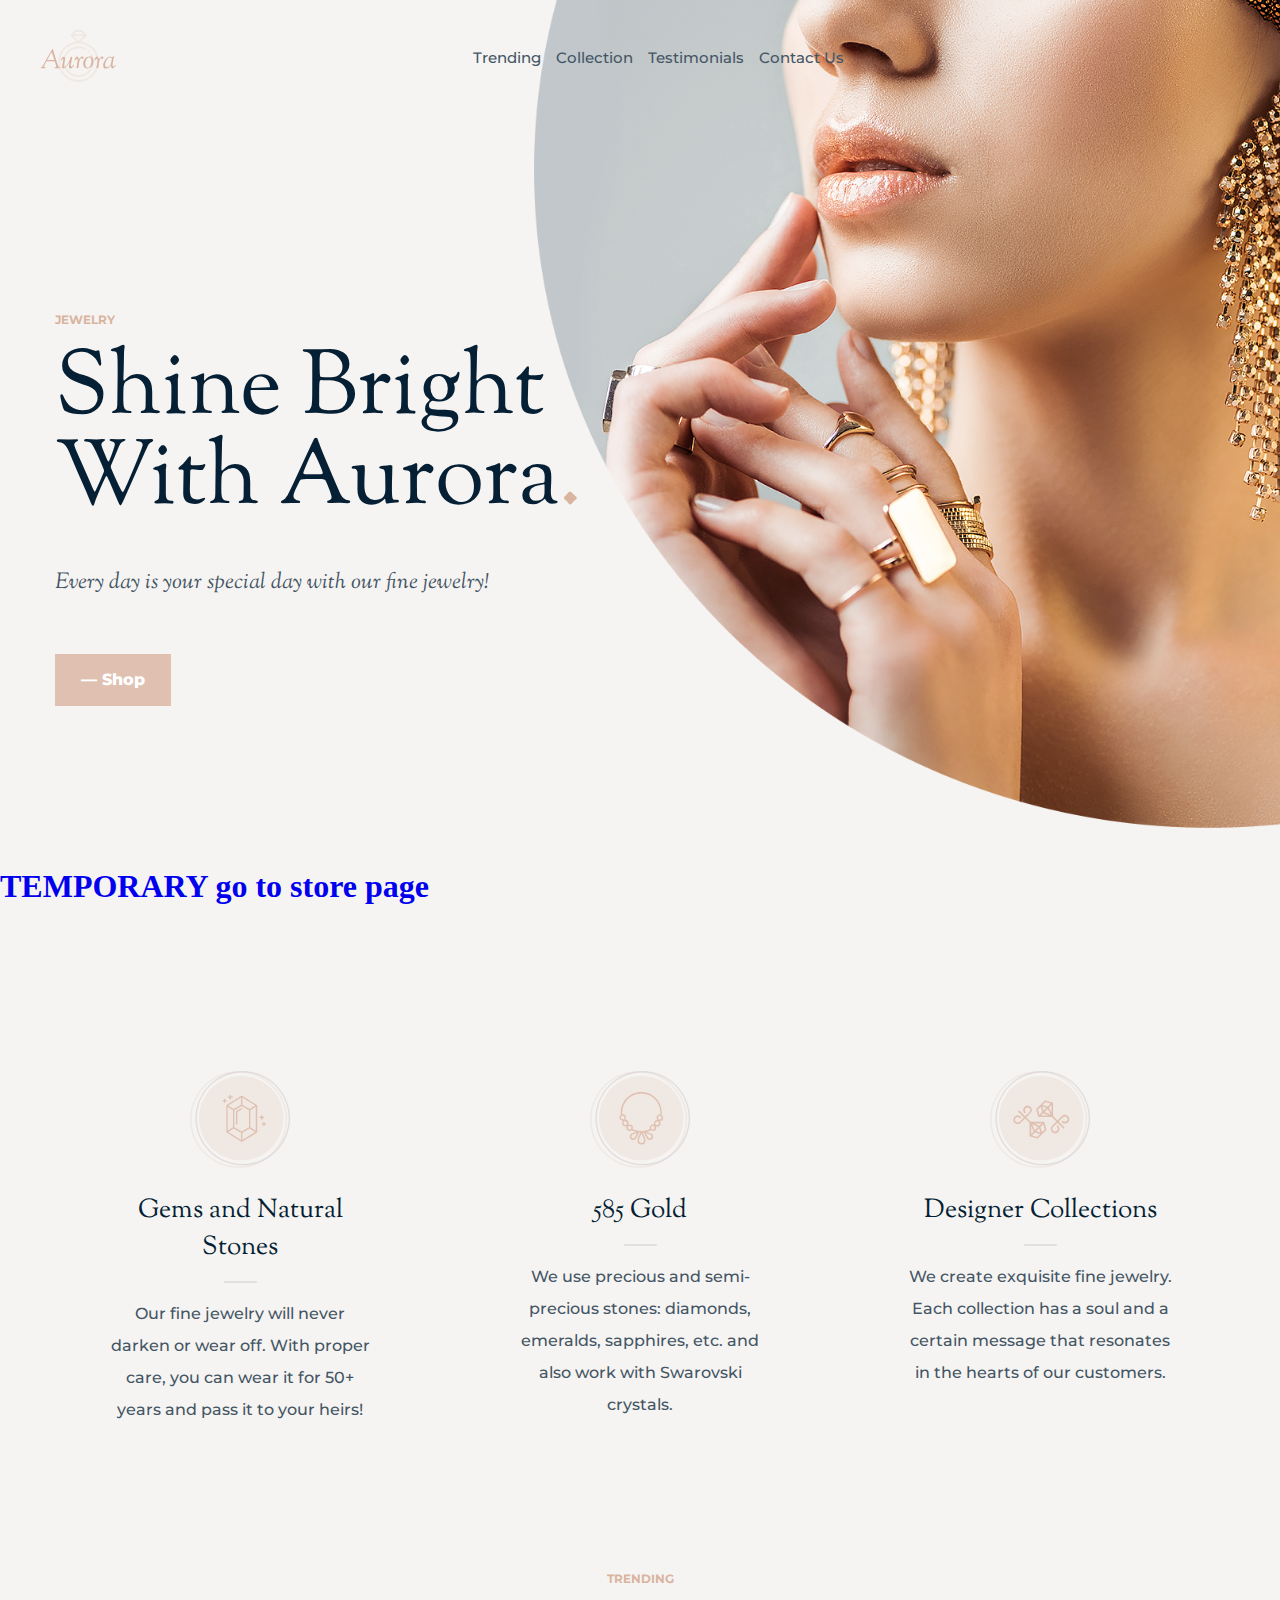
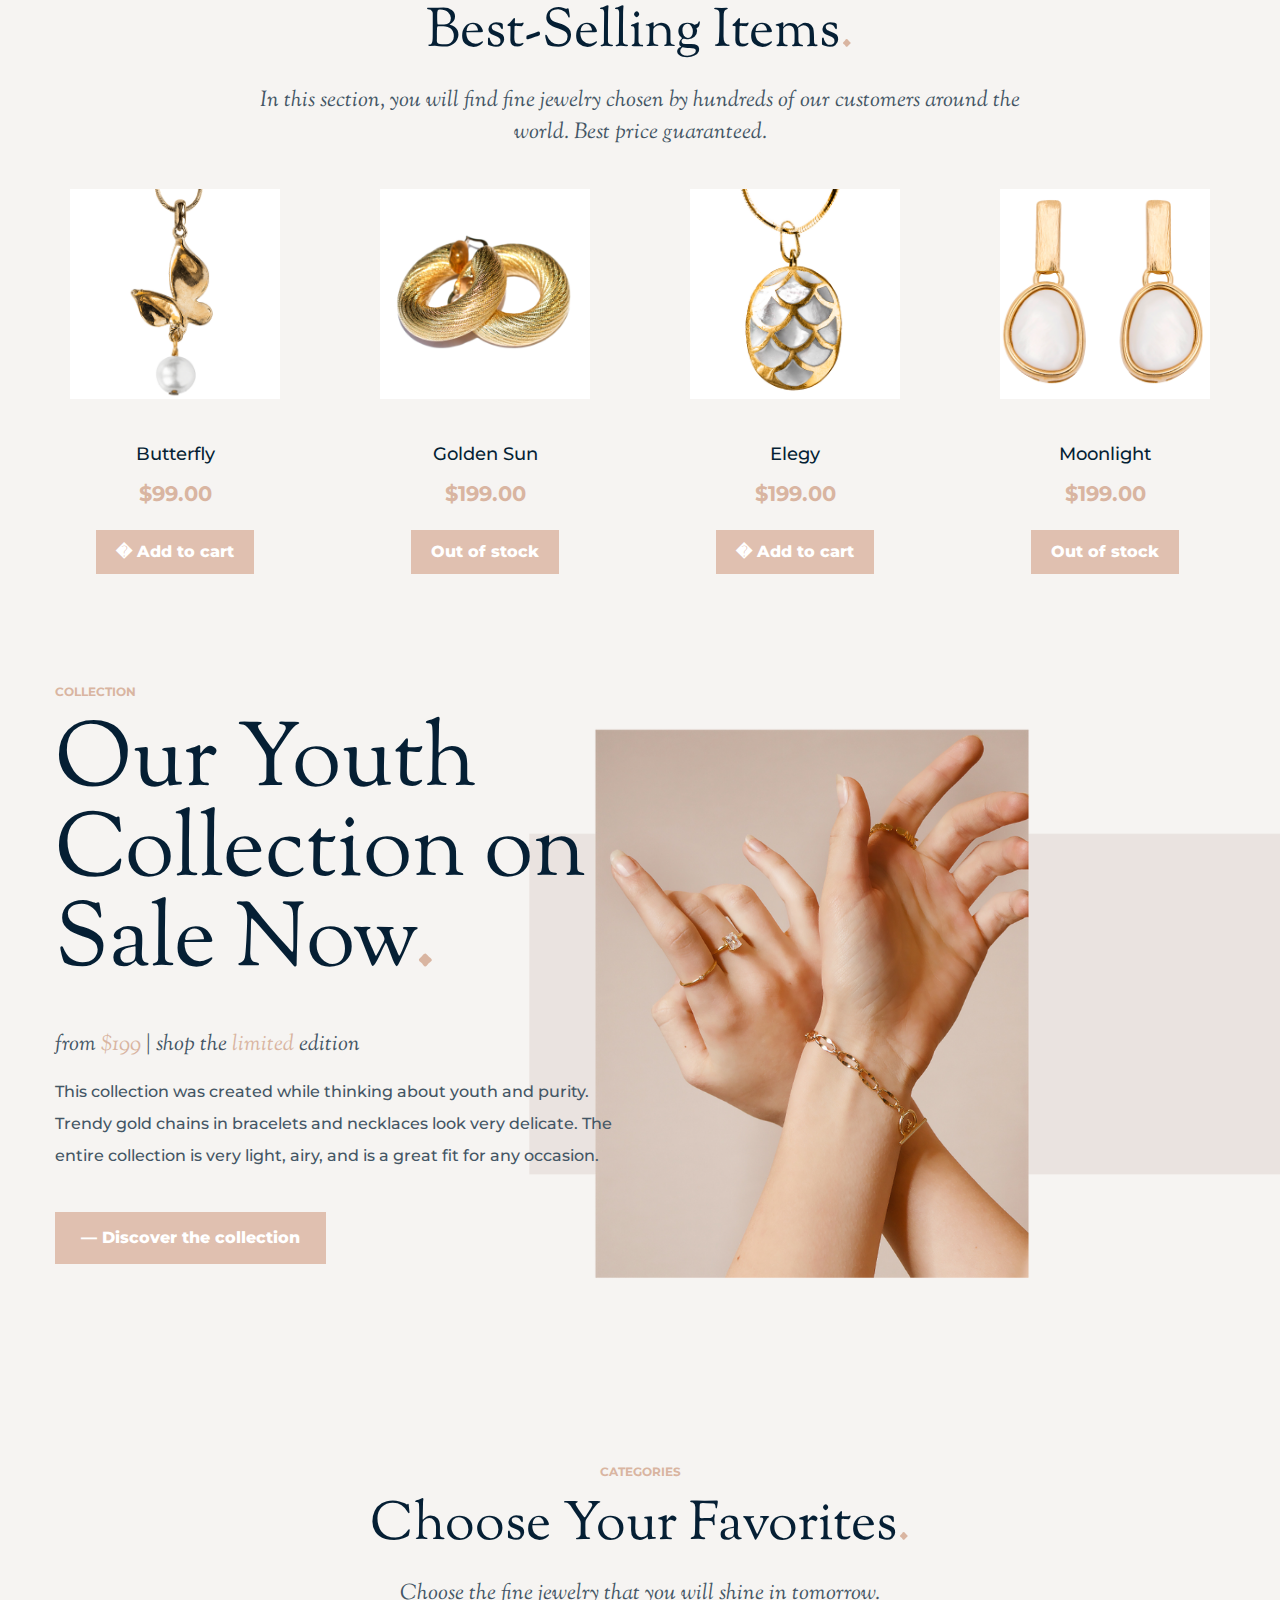
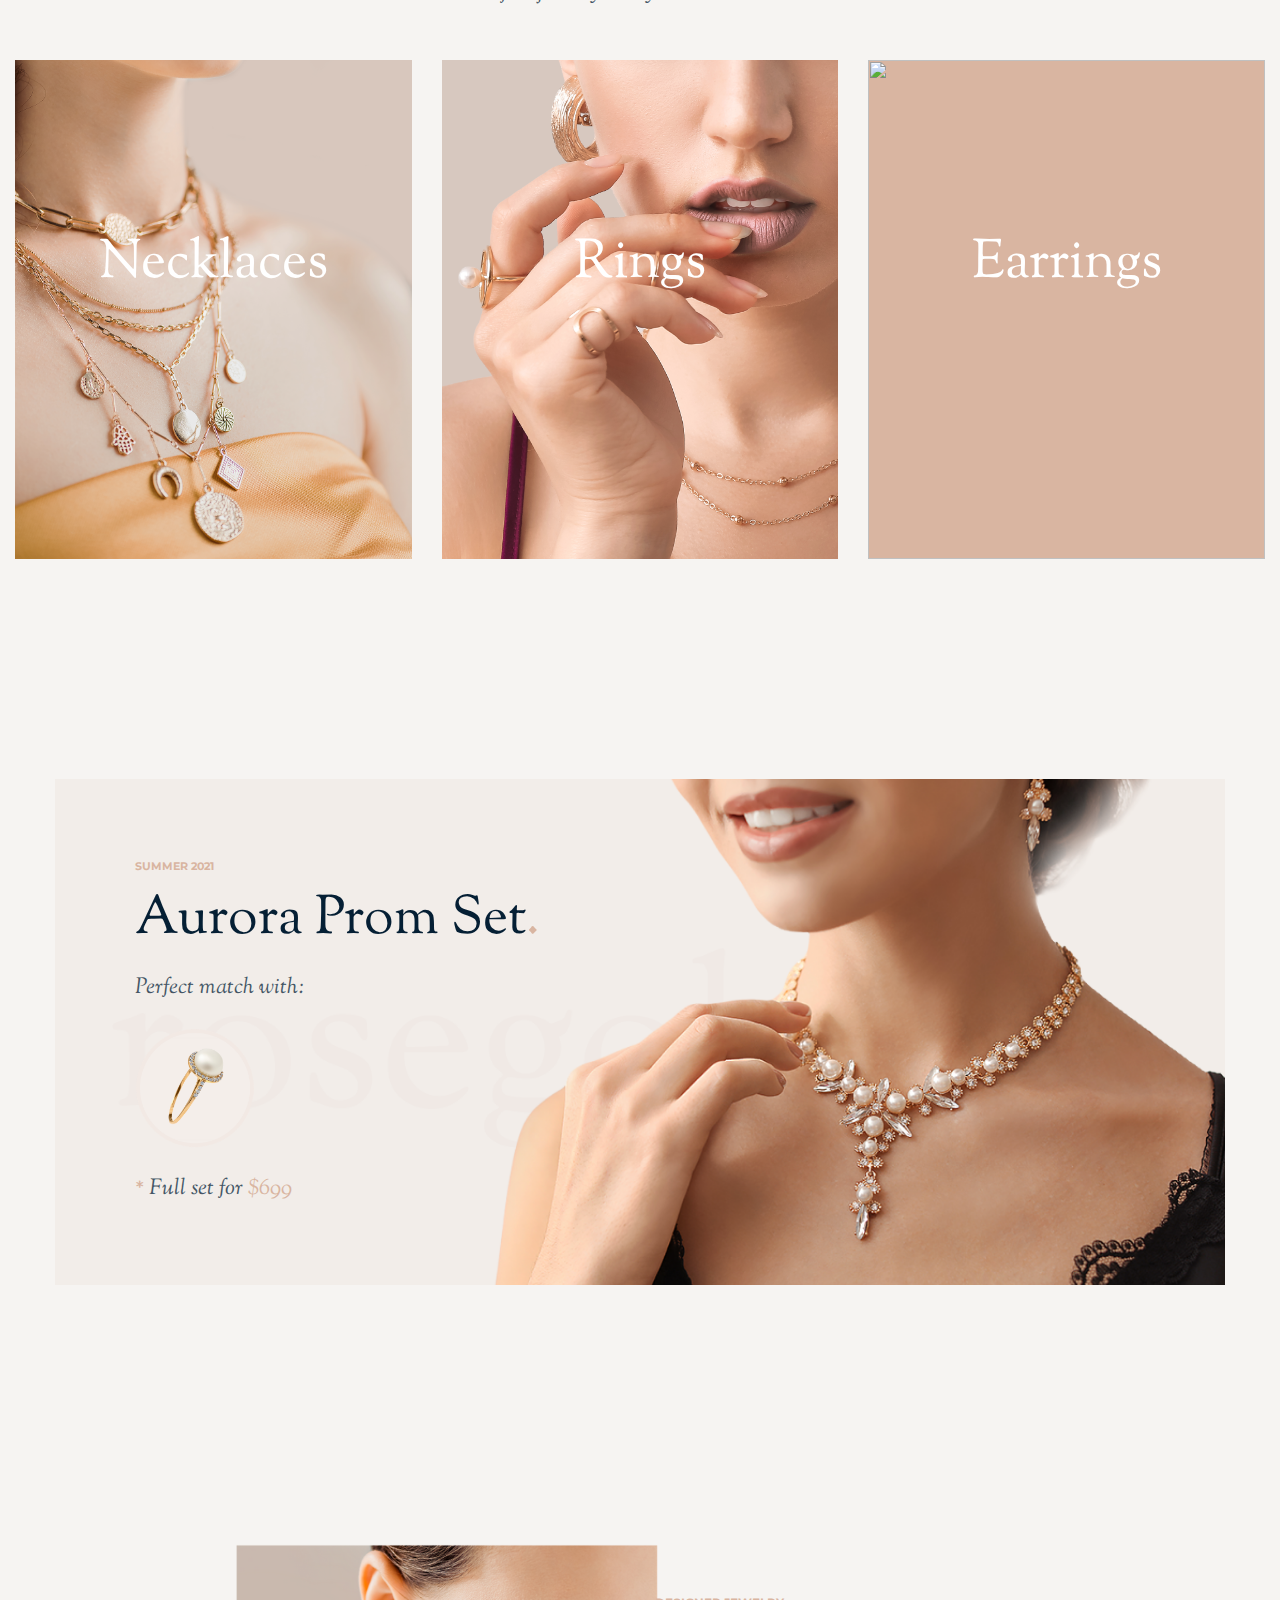
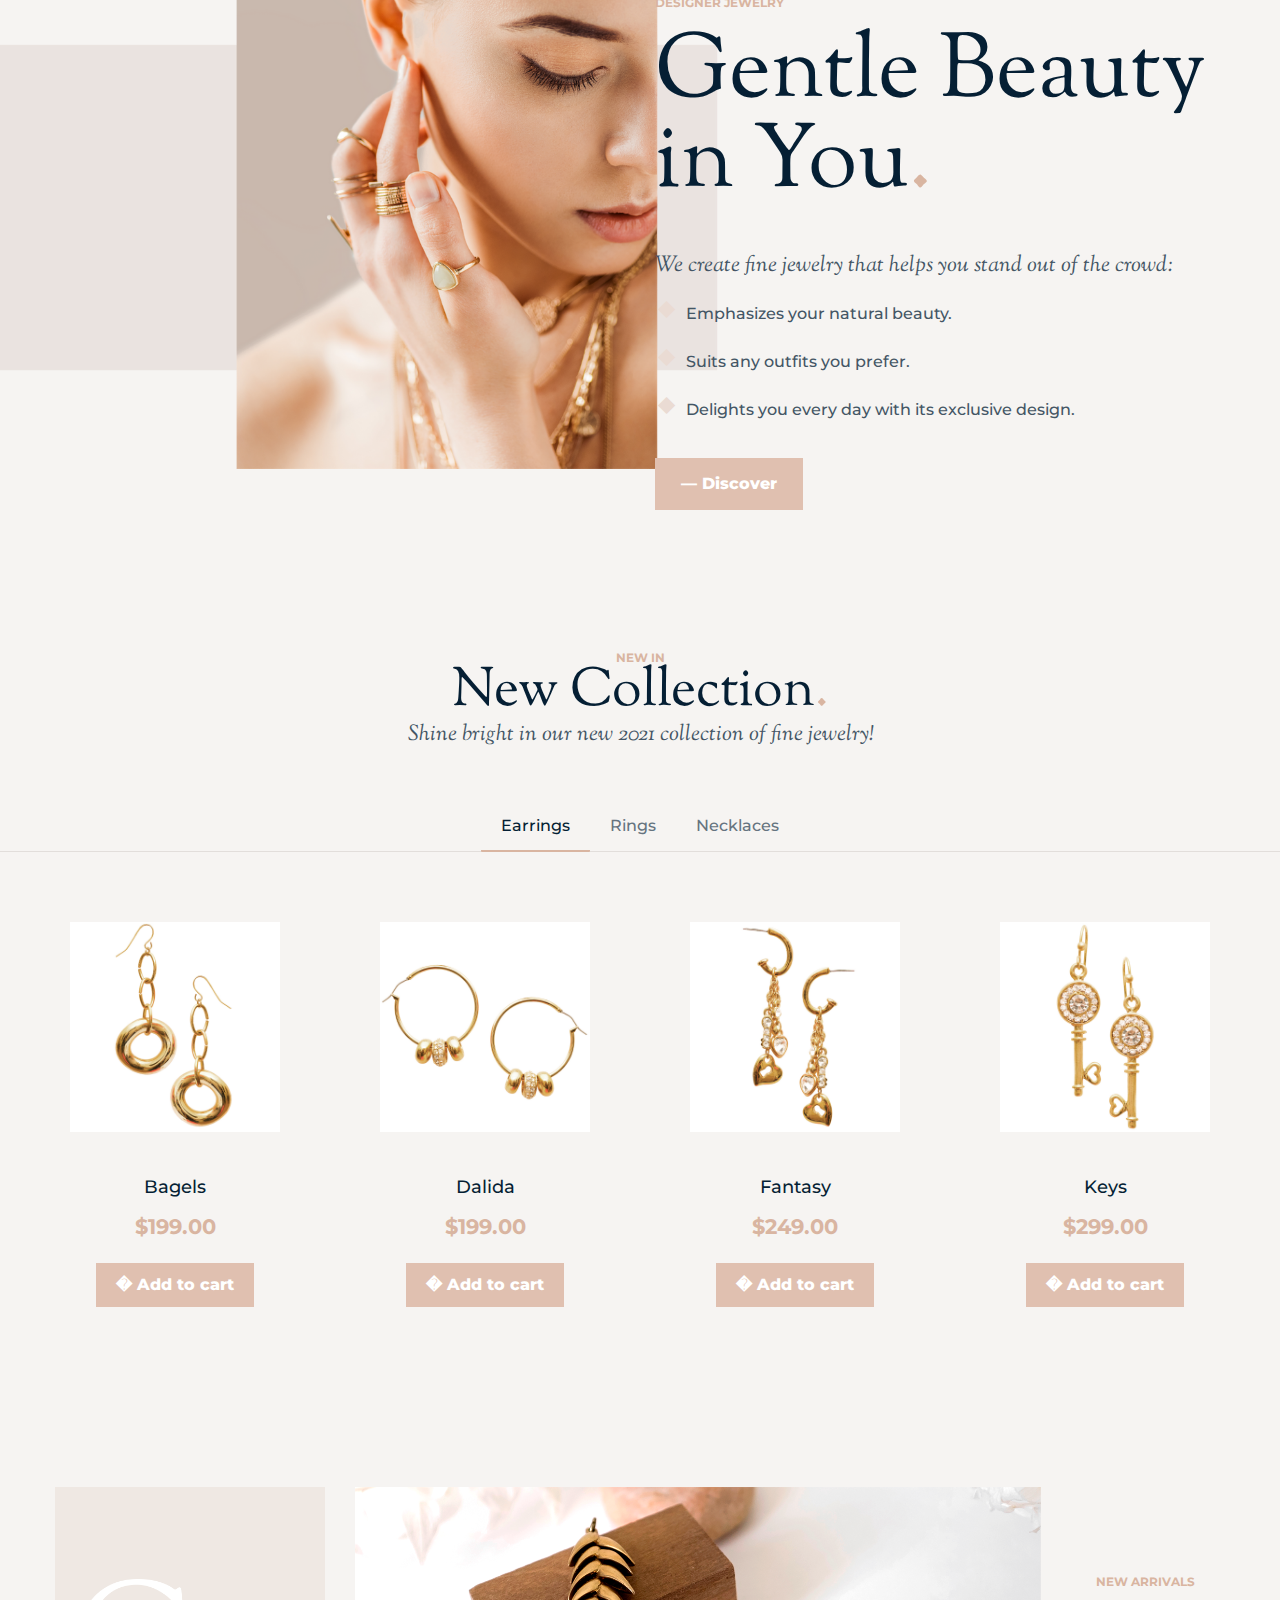
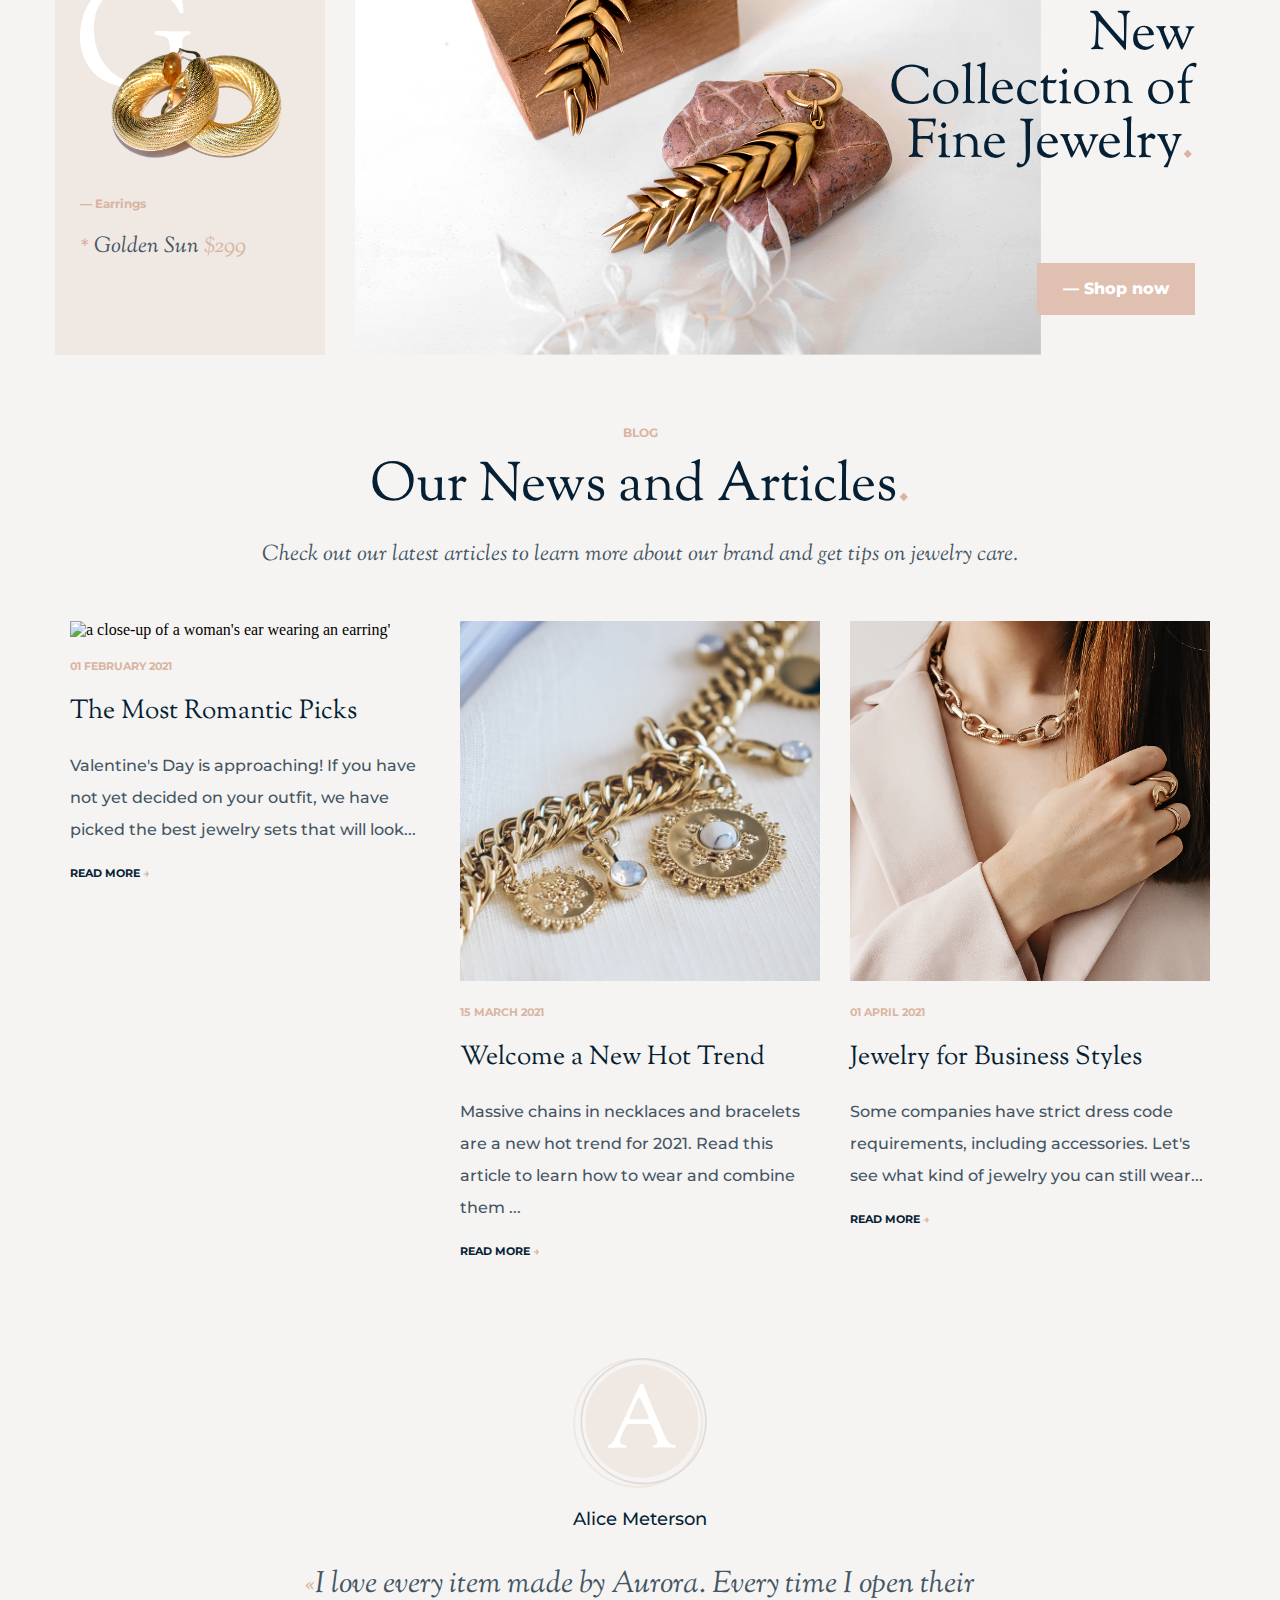
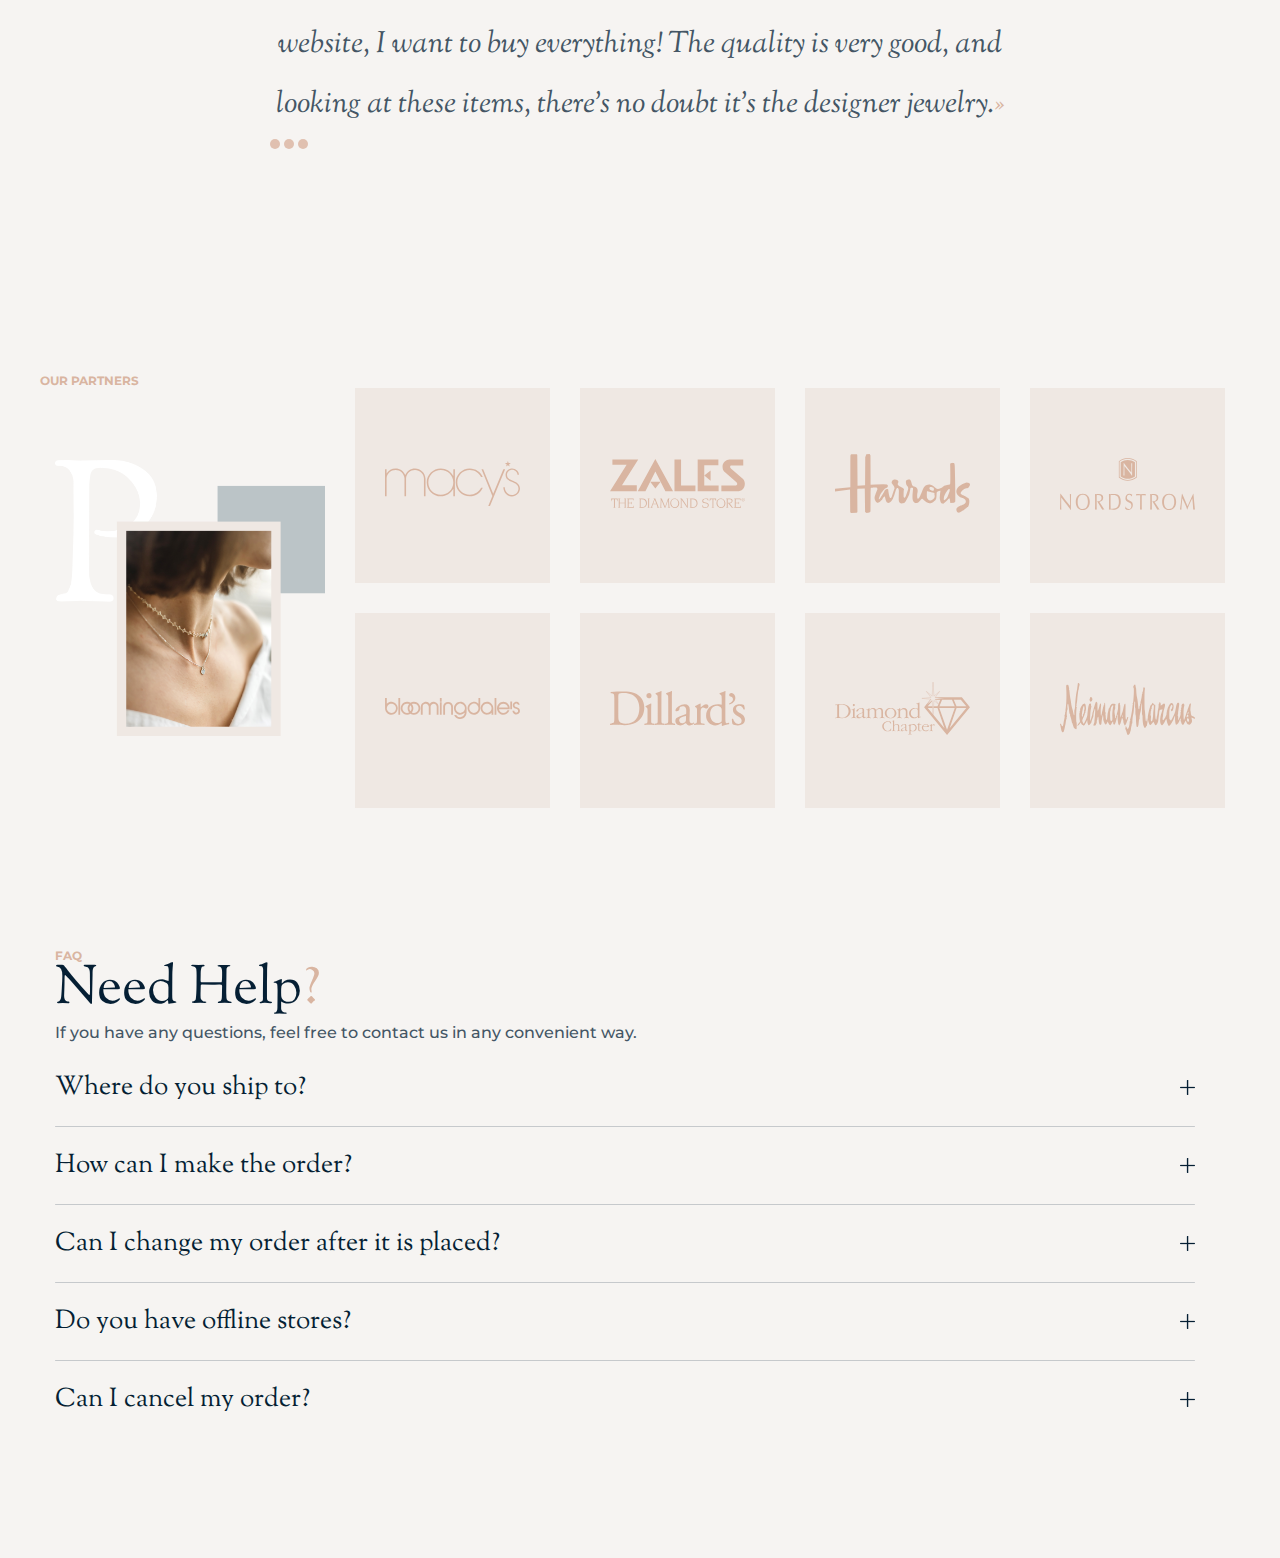
==== commit 6648375f: "Add files via upload" ====
--- a/index.html
+++ b/index.html
@@ -30,7 +30,25 @@
     <link rel="stylesheet" href="styles/faq.css" />
     <link rel="stylesheet" href="styles/footer.css" />
 </head>
-<body onload="storeDisplay('earrings'); storeActiveButton('earrings-button');">
+<body onload="storeDisplay('earrings'); storeActiveButton('earrings-button');">       
+    <header id="header" class="centered-horizontally">
+        <div class="header-width space-between">
+            <a href="index.html"><img src="images/icons/aurora.svg" alt="the logo of the store" class="header-icon" /></a>
+            <div class="nav-div">
+                <nav>
+                    <a href="#best-sellers"><p class="nav-link">Trending</p></a>
+                    <a href="#store"><p class="nav-link">Collection</p></a>
+                    <a href="#testimonials"><p class="nav-link">Testimonials</p></a>
+                    <a href="#footer"><p class="nav-link">Contact Us</p></a>
+                </nav>
+            </div>
+            <div class="burger-icon" onclick="toggleBurger()">
+                <div id="burger-icon-top-bun"></div>
+                <div id="burger-icon-patty" ></div>
+                <div id="burger-icon-bottom-bun"></div>
+            </div>
+        </div>
+    </header> 
     <main>
         <section id="cover" class="centered-horizontally">
             <div class="cover-width">
--- a/styles/header.css
+++ b/styles/header.css
@@ -31,16 +31,28 @@
     box-sizing: border-box;
     width: 40px;
     height: 40px;
-    padding: 12px 8px 12px 8px;
+    padding: 11.51px 8px 11.51px 8px;
     display: flex;
 }
 
-.burger-icon-bar {
-    margin: 0;
-    border: 0;
-    border-top: 2px solid var(--dark-blue);
+#burger-icon-top-bun, #burger-icon-patty, #burger-icon-bottom-bun {
+    height: 2px;
+    background-color: var(--dark-blue);
     border-radius: 1px;
+    transition: 0.3s;
 }
+
+    #burger-icon-top-bun.burger-open {
+        transform: rotate(45deg) translate(2.8px, 7.77px);
+    }    
+
+    #burger-icon-patty.burger-open {
+        background-color: transparent;
+    }
+
+    #burger-icon-bottom-bun.burger-open {
+        transform: rotate(-45deg) translate(2.8px, -7.77px);
+    }
 
 .nav-link {
     margin: 5px 7.5px 5px 7.5px;
--- a/styles/designer-jewelry.css
+++ b/styles/designer-jewelry.css
@@ -1,7 +1,6 @@
 ﻿#designer-jewelry {
     box-sizing: border-box;
-    padding-top: 160px; 
-    padding-bottom: 70px;
+    padding: 160px 40px 70px 40px;
     background-image: url(../images/backgrounds/designer-jewelry.png);
     background-size: cover;
 }
@@ -17,19 +16,51 @@
 }
 
 ul {
-    padding: 0;
+    padding-left: 21.39px;
 }
 
 li {
+    padding-left: 10px;
     padding-bottom: 16px;
 }
 
-li::marker {
-    content: "⯁";
-    color: var(--midtone-peach);
-    height: 24px;
-}
+    li::marker {
+        content: "⯁";
+        color: var(--midtone-peach);
+        font-size: 1.5em;
+        left: 0;
+    }
 
 button.designer-jewelry {
     padding: 16px 26px 17px 26px;
+}
+
+@media (max-width: 1250px) {
+    .designer-jewelry-width {
+        width: 100%;
+    }
+}
+
+@media (max-width: 991px) {
+    #designer-jewelry {
+        padding-left: 32px;
+        padding-right: 32px;
+    }
+}
+
+@media (max-width: 767px) {
+    #designer-jewelry {
+        padding-left: 24px;
+        padding-right: 24px;
+    }
+}
+
+@media (max-width: 767px) {
+    #designer-jewelry {
+        background-position: 25% 0%;
+    }
+
+    .designer-jewelry-div {
+        width: 100%;
+    }
 }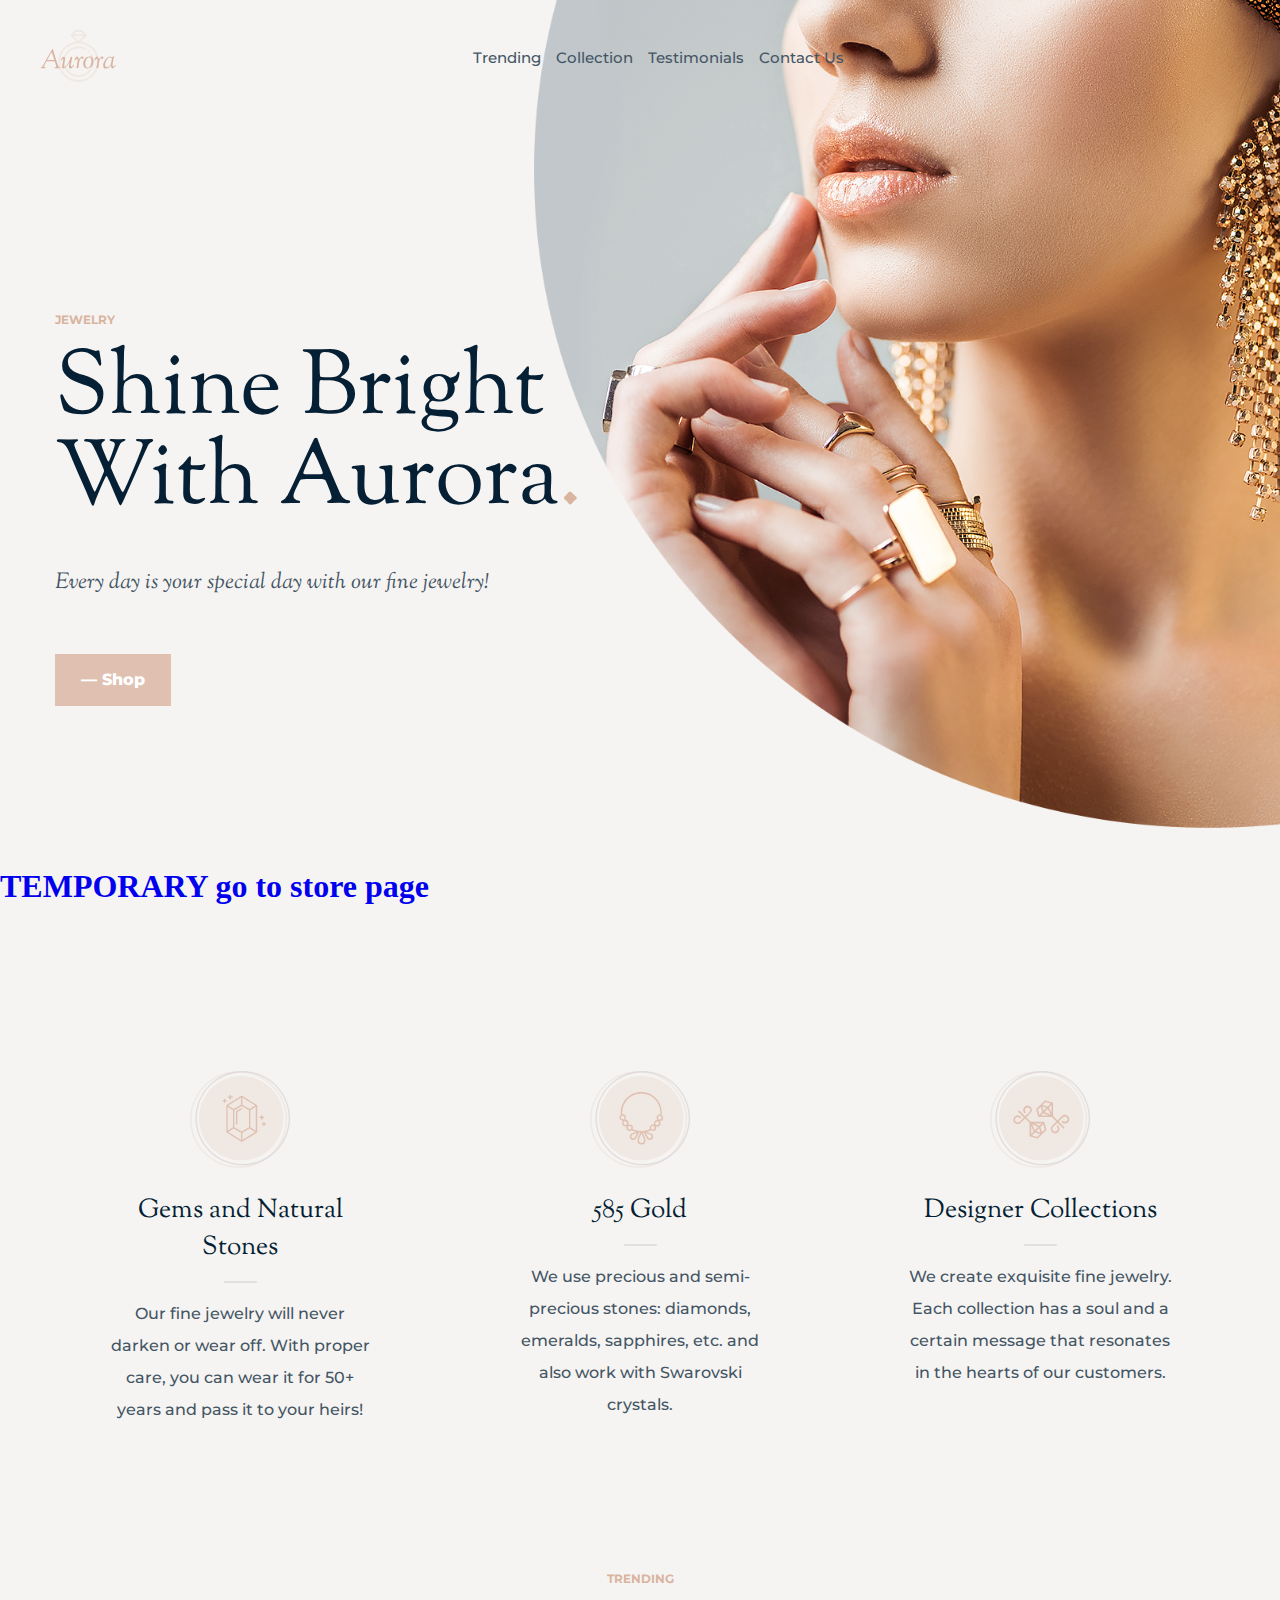
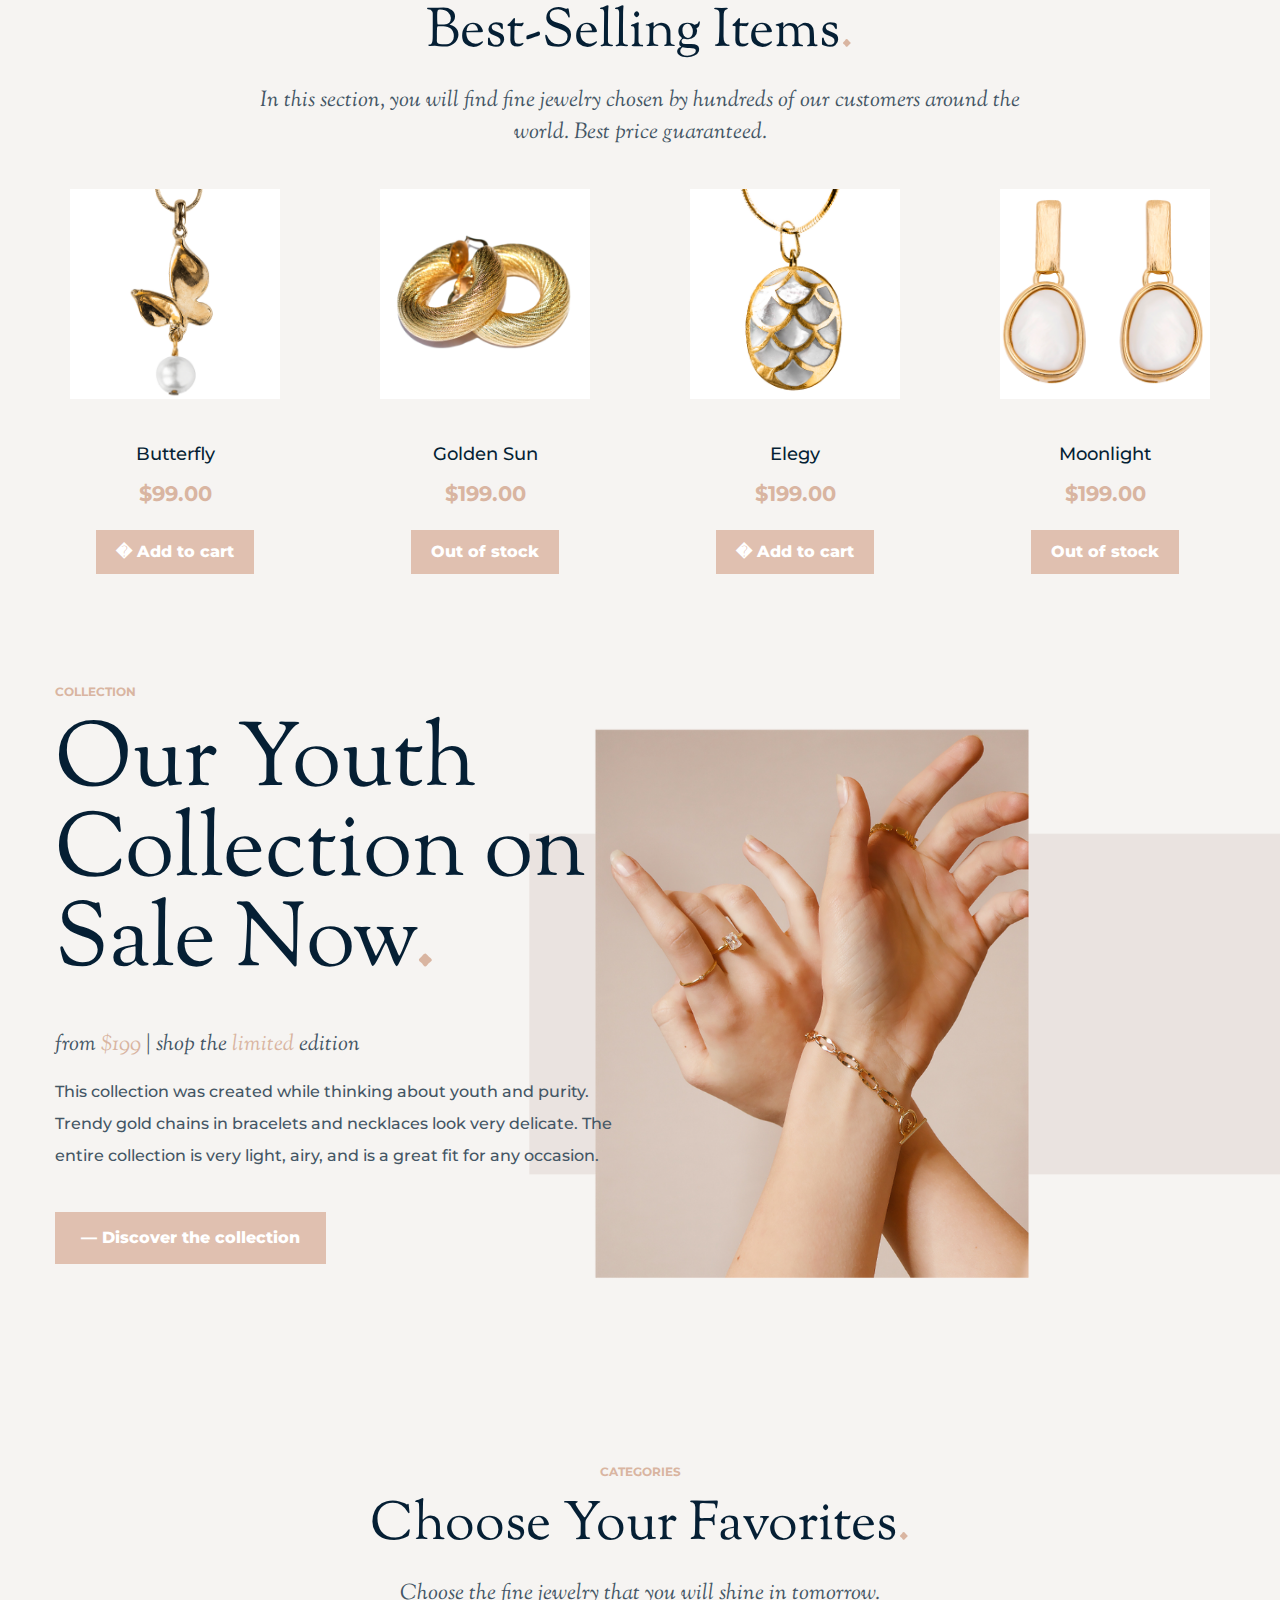
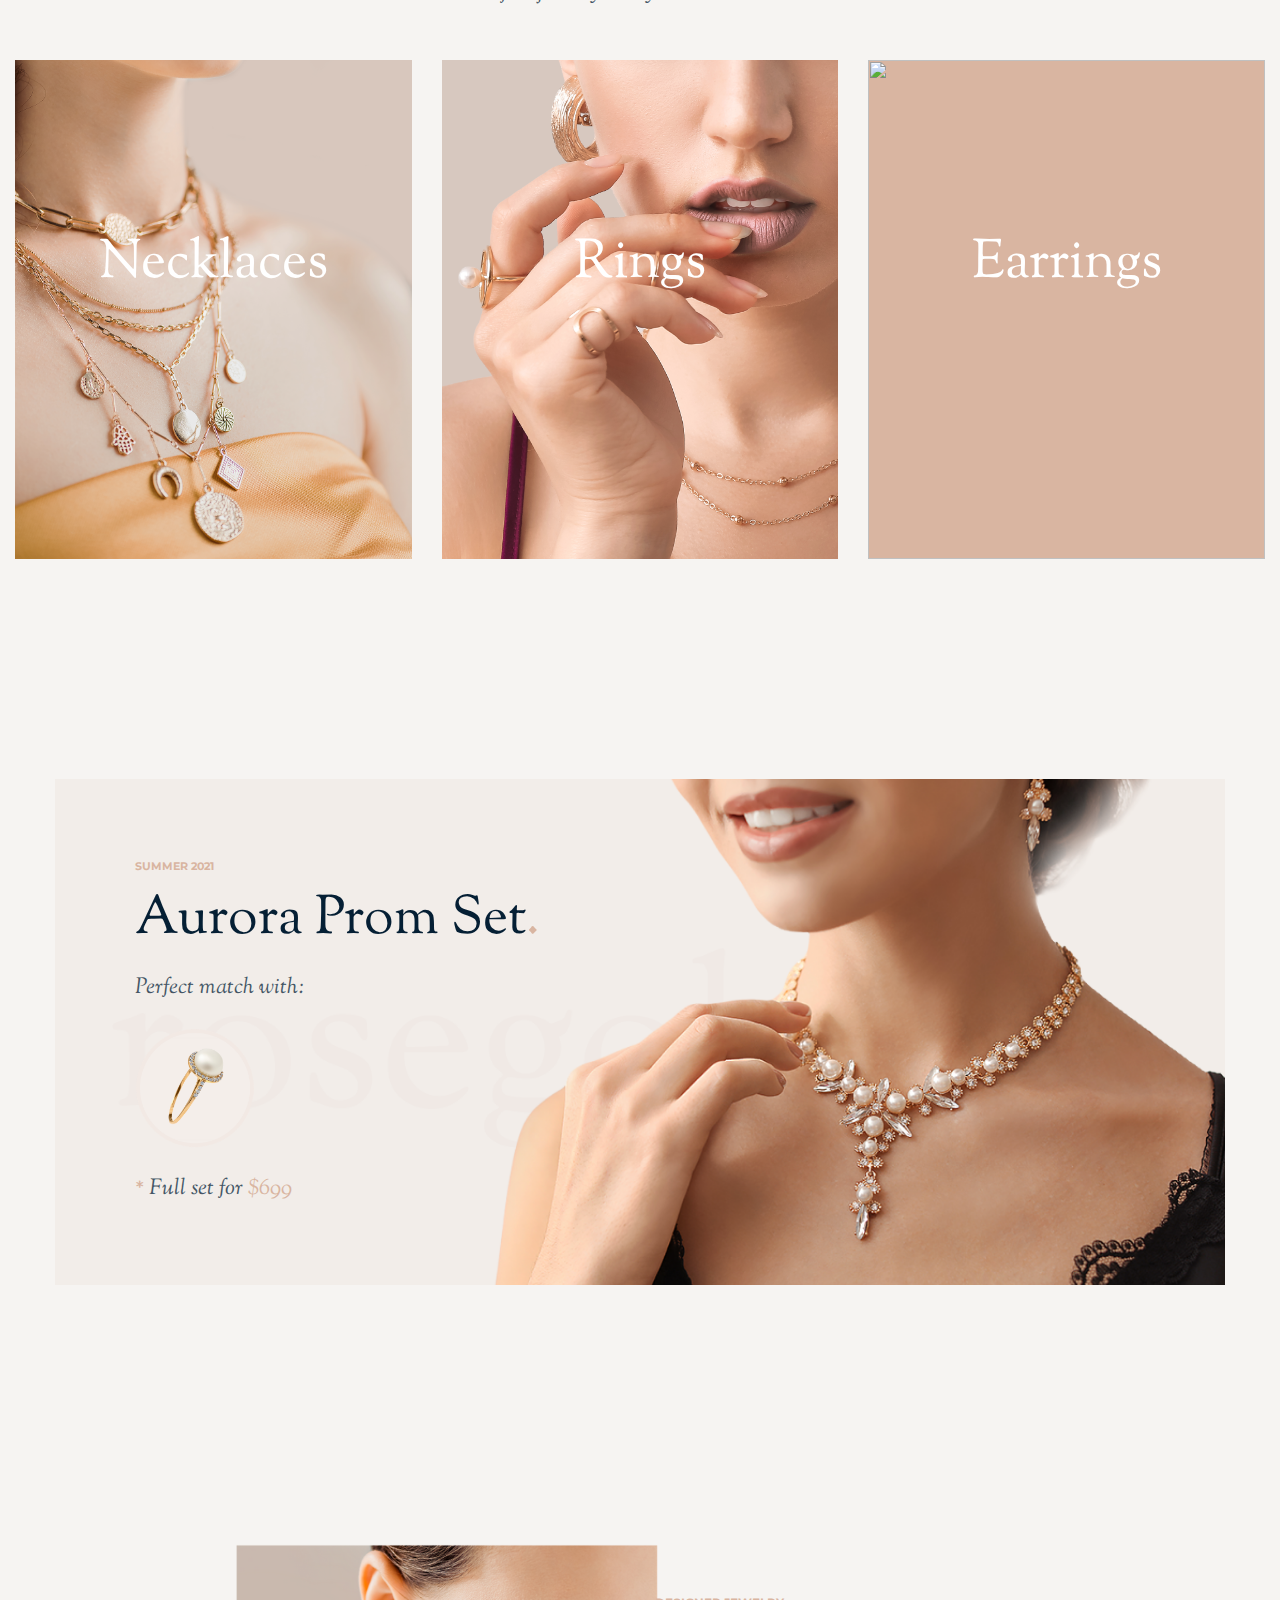
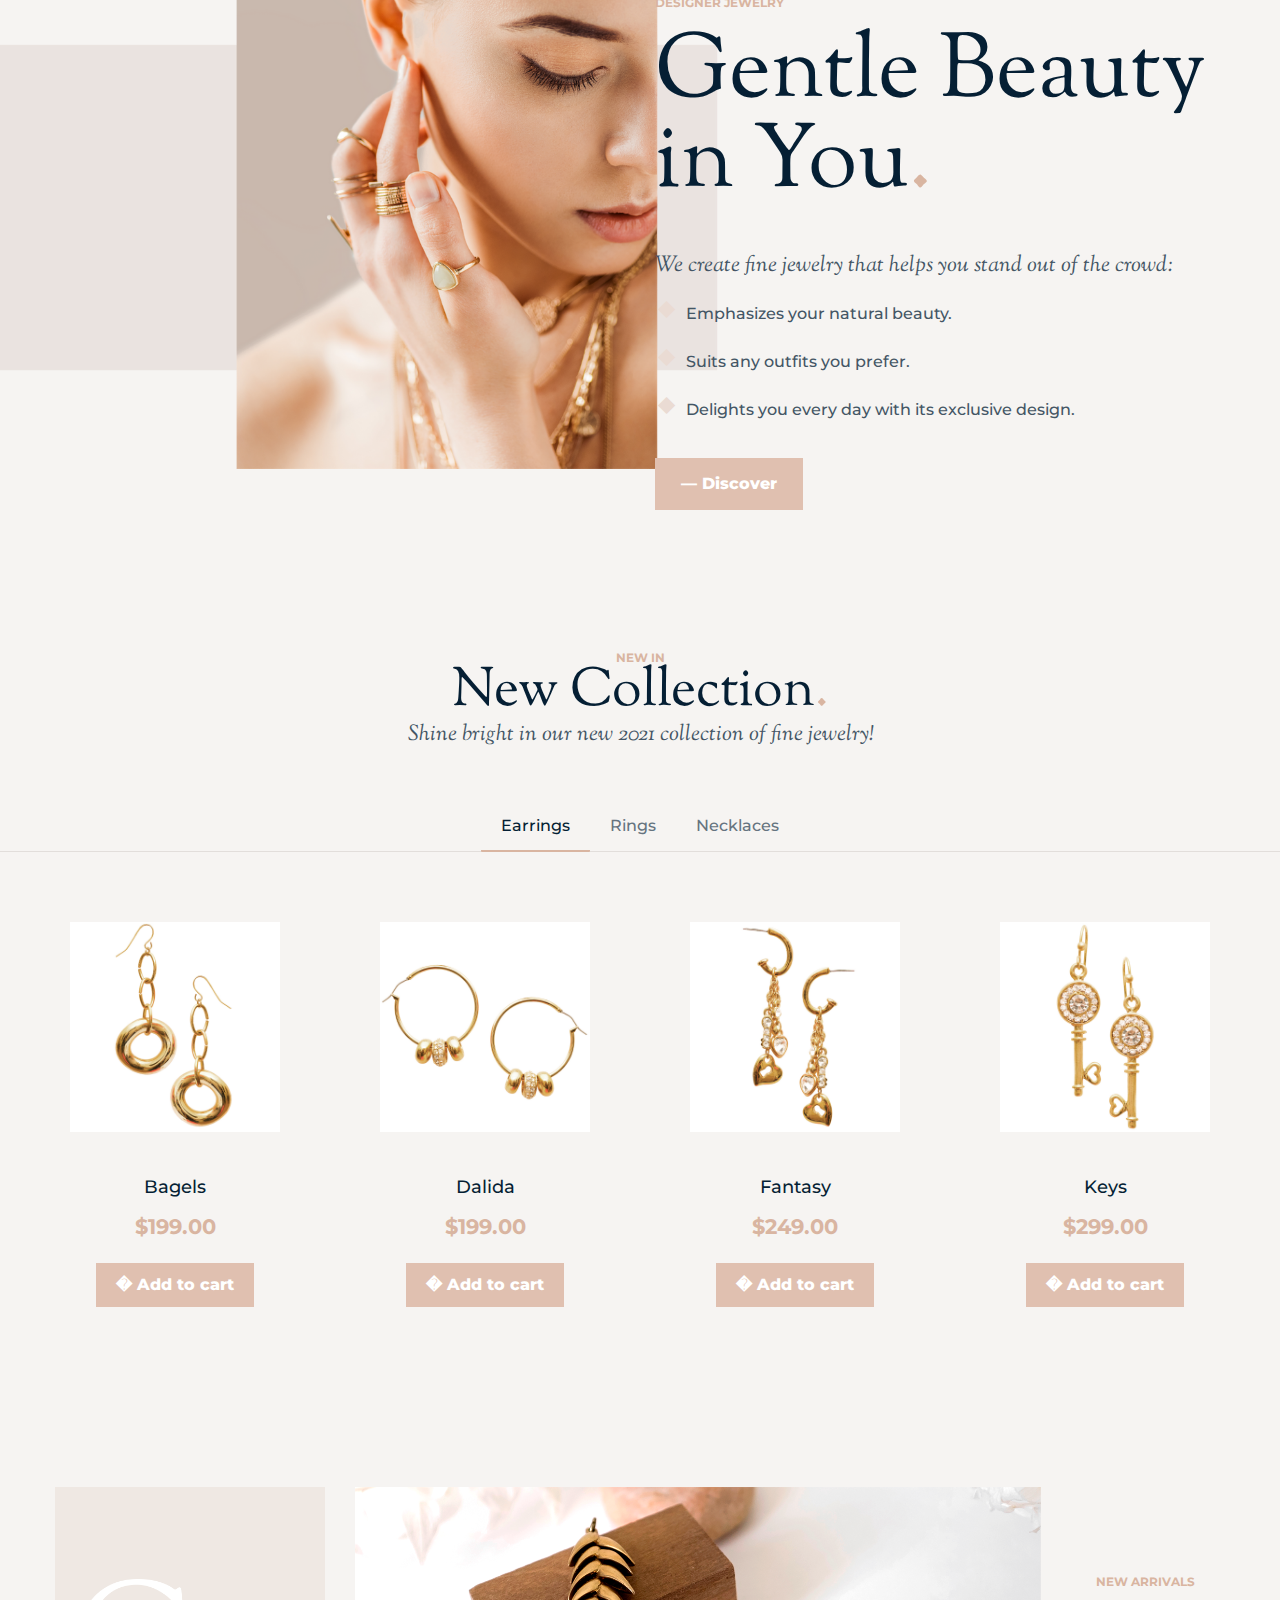
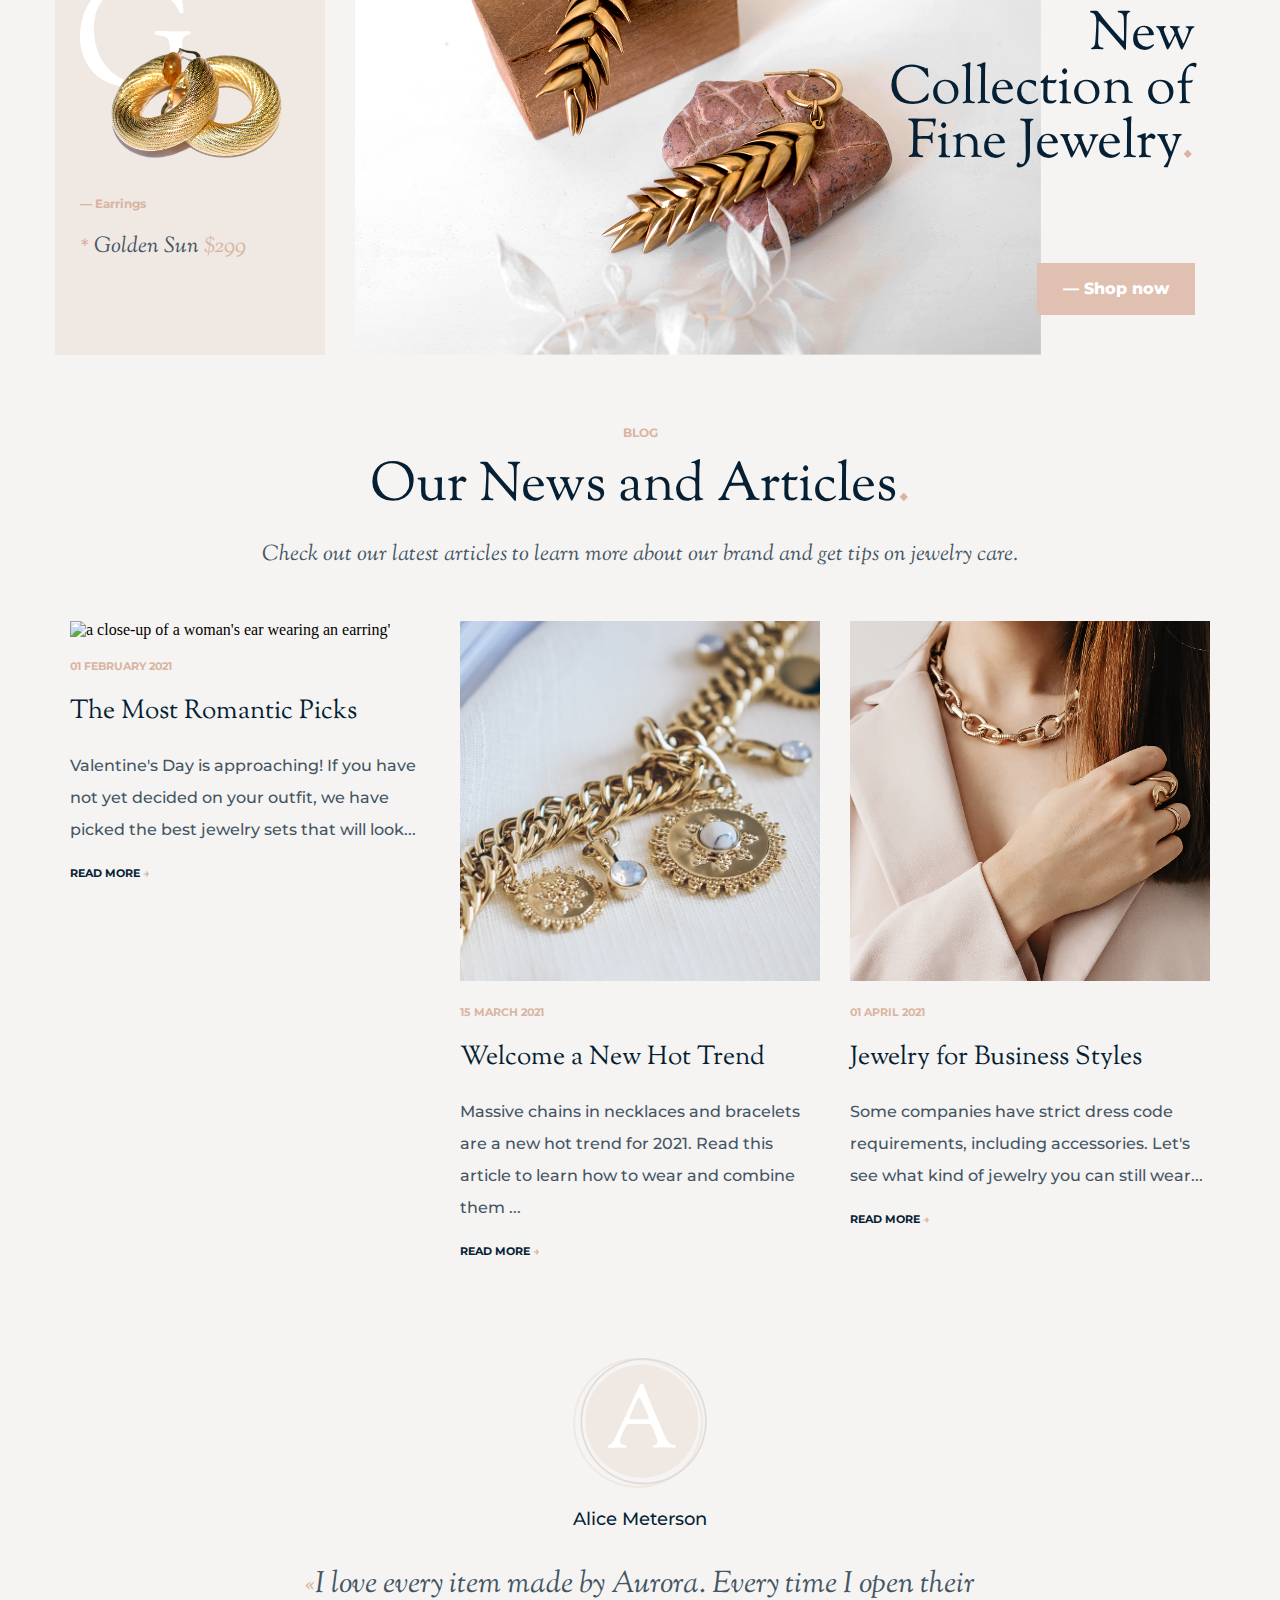
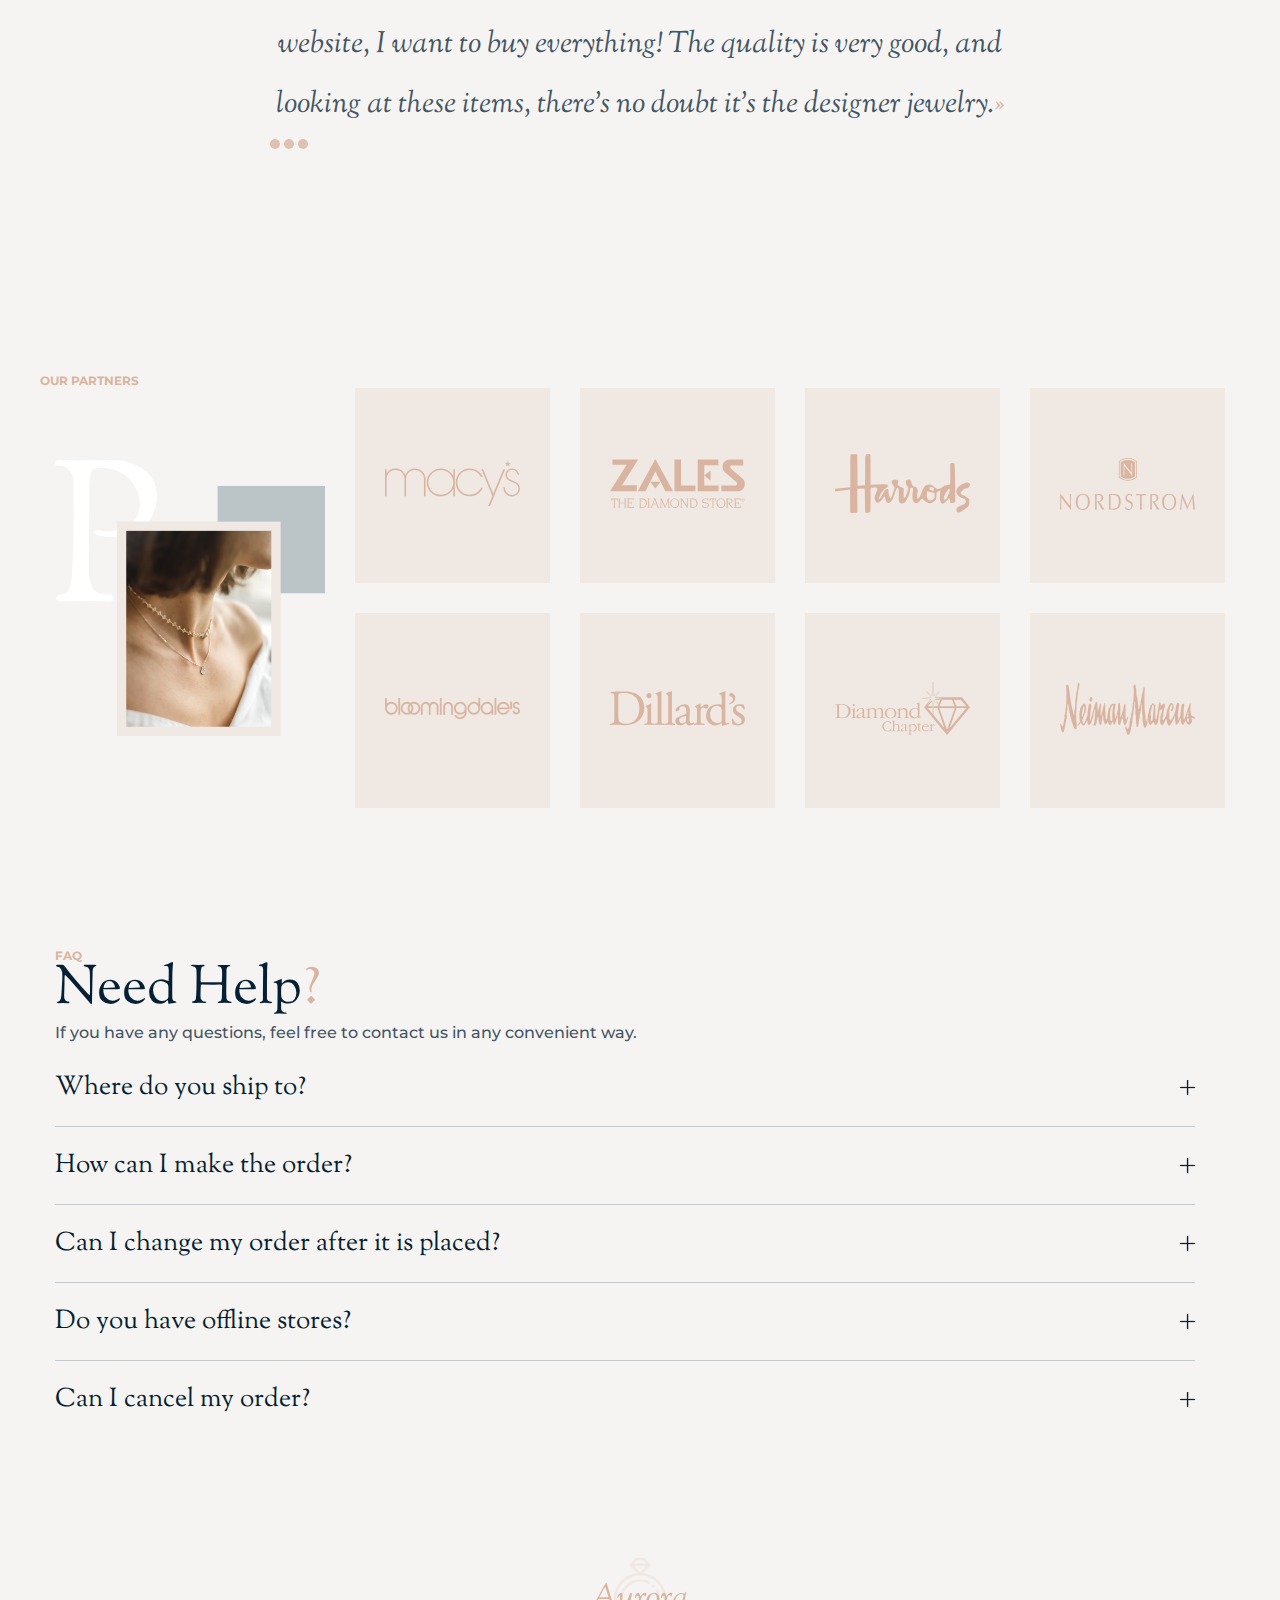
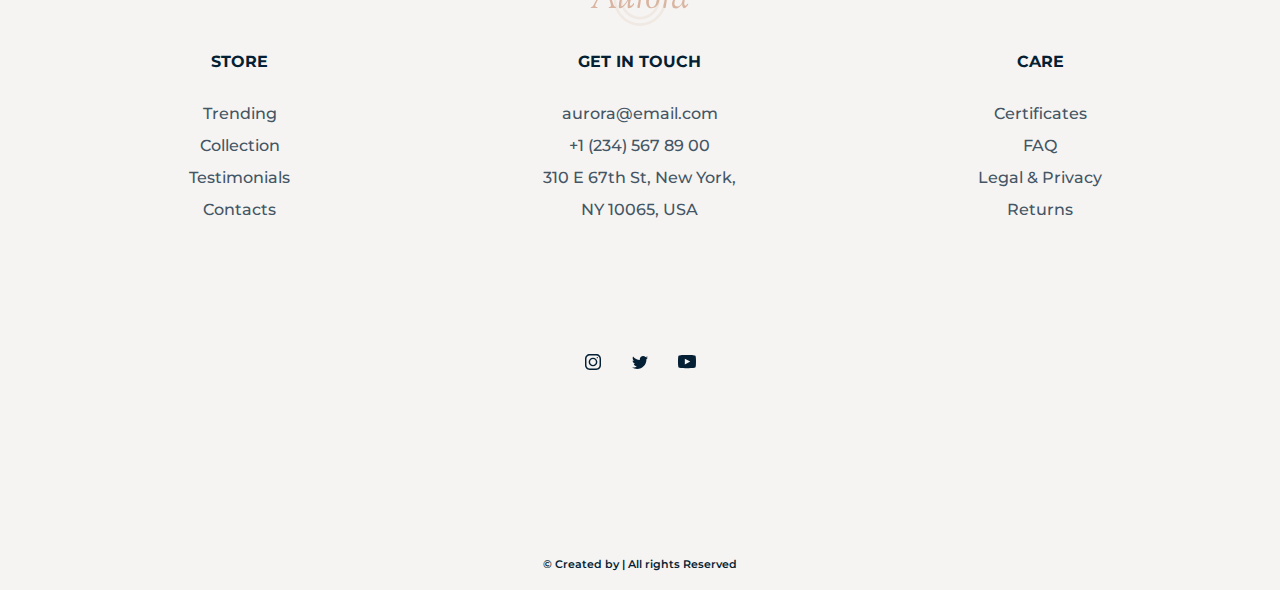
==== commit 8a70ac25: "Add files via upload" ====
--- a/index.html
+++ b/index.html
@@ -31,24 +31,6 @@
     <link rel="stylesheet" href="styles/footer.css" />
 </head>
 <body onload="storeDisplay('earrings'); storeActiveButton('earrings-button');">       
-    <header id="header" class="centered-horizontally">
-        <div class="header-width space-between">
-            <a href="index.html"><img src="images/icons/aurora.svg" alt="the logo of the store" class="header-icon" /></a>
-            <div class="nav-div">
-                <nav>
-                    <a href="#best-sellers"><p class="nav-link">Trending</p></a>
-                    <a href="#store"><p class="nav-link">Collection</p></a>
-                    <a href="#testimonials"><p class="nav-link">Testimonials</p></a>
-                    <a href="#footer"><p class="nav-link">Contact Us</p></a>
-                </nav>
-            </div>
-            <div class="burger-icon" onclick="toggleBurger()">
-                <div id="burger-icon-top-bun"></div>
-                <div id="burger-icon-patty" ></div>
-                <div id="burger-icon-bottom-bun"></div>
-            </div>
-        </div>
-    </header> 
     <main>
         <section id="cover" class="centered-horizontally">
             <div class="cover-width">
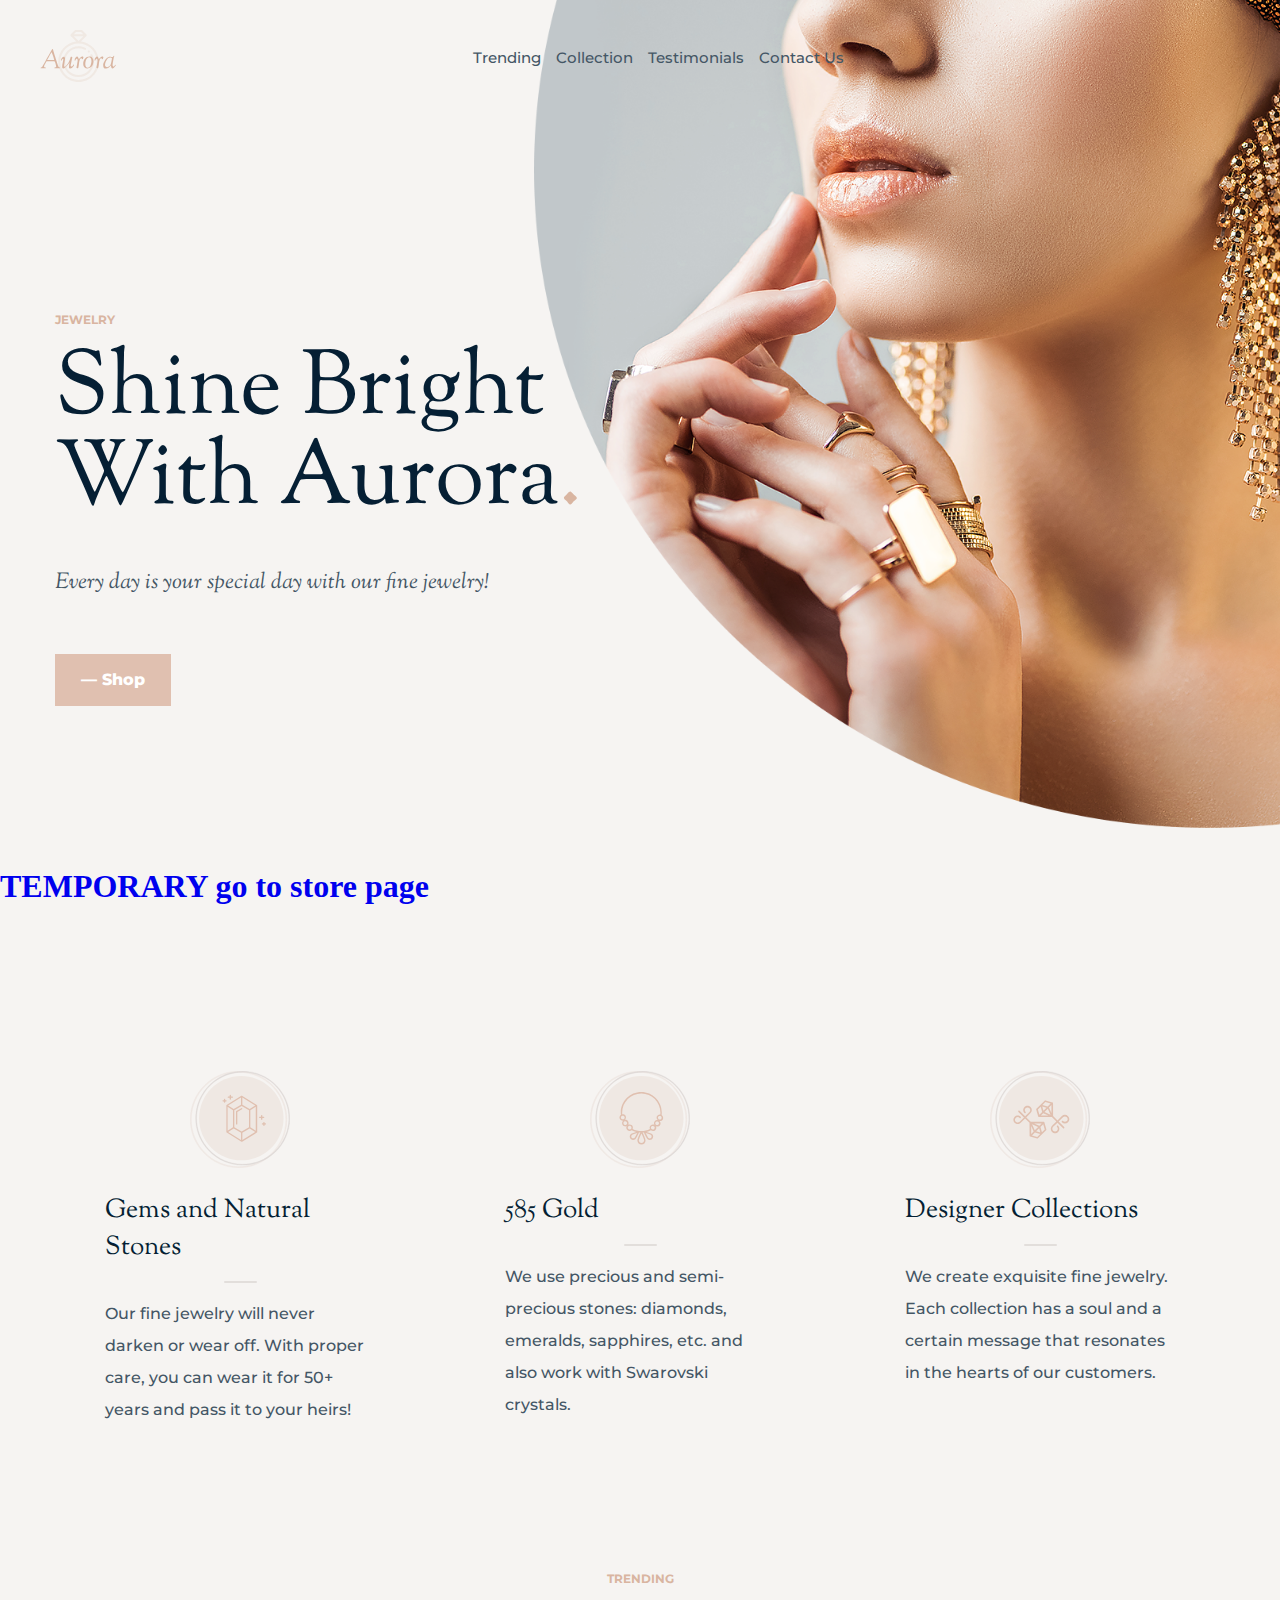
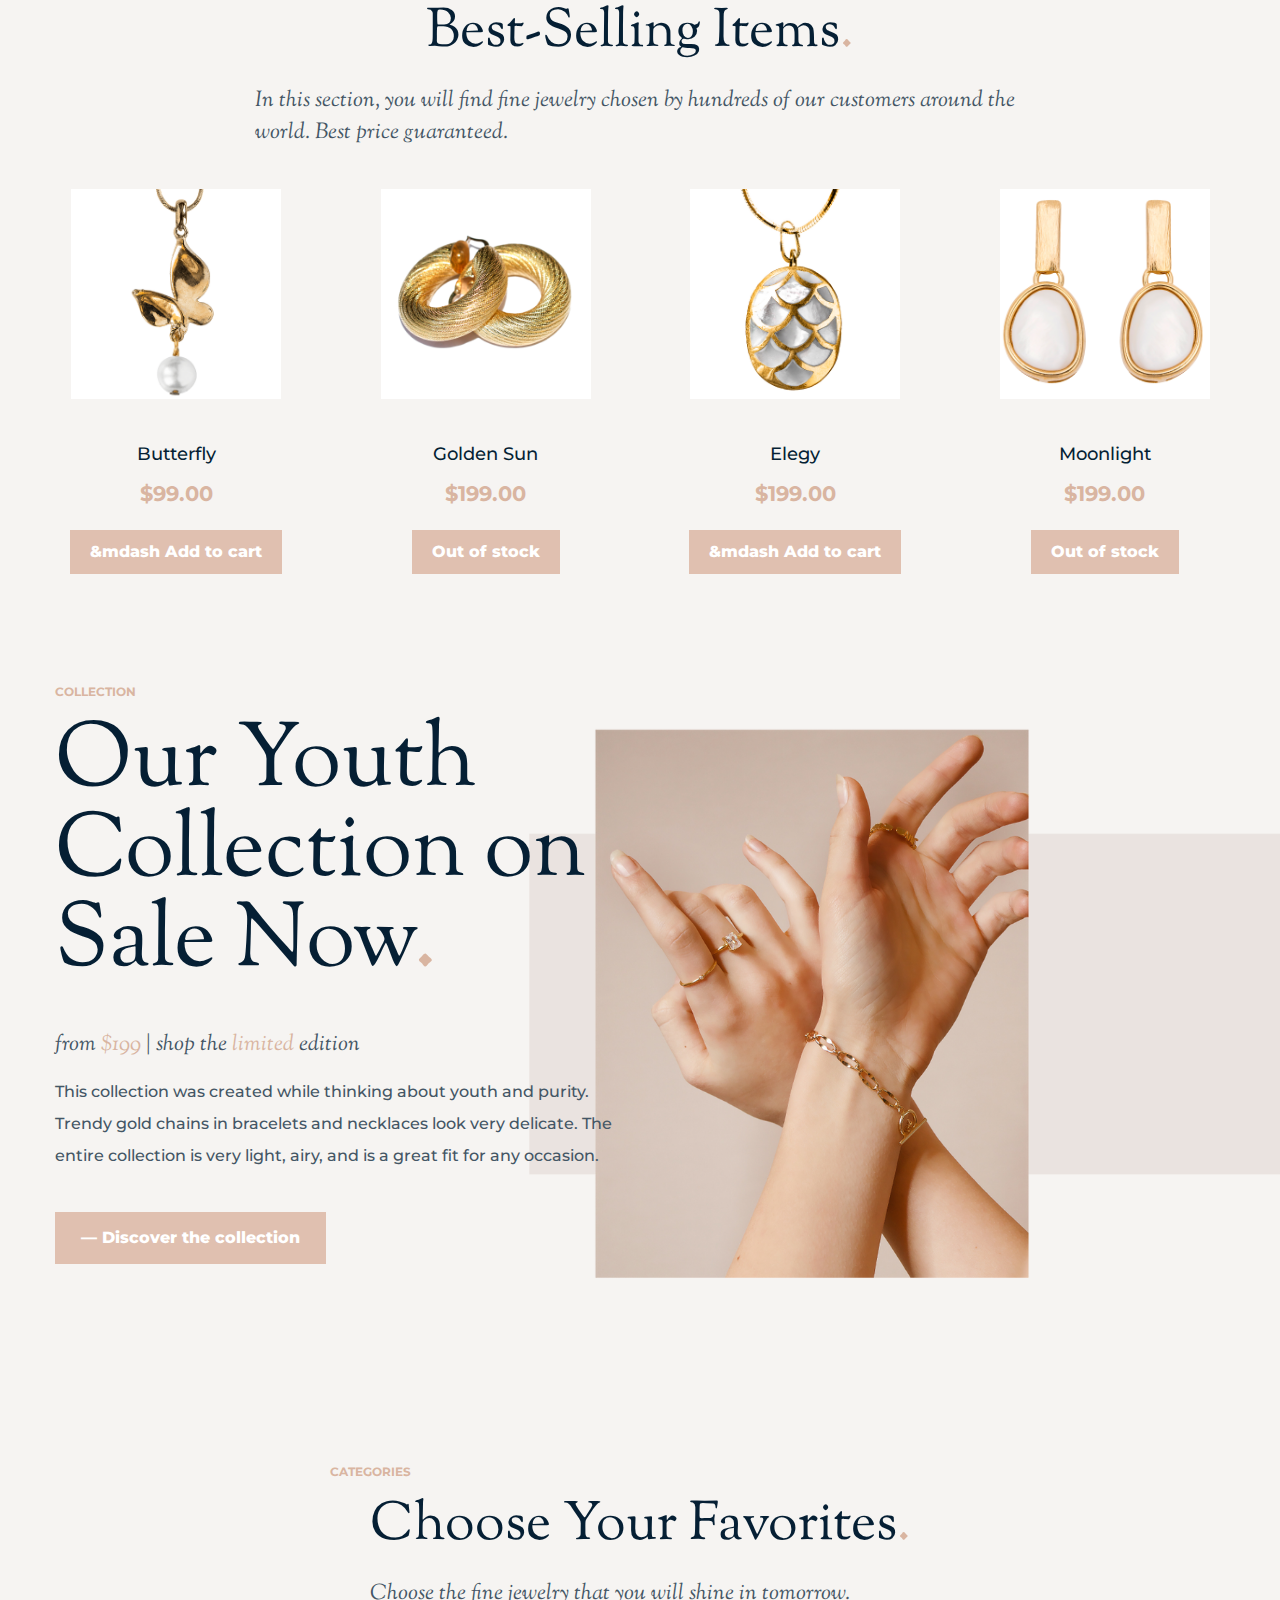
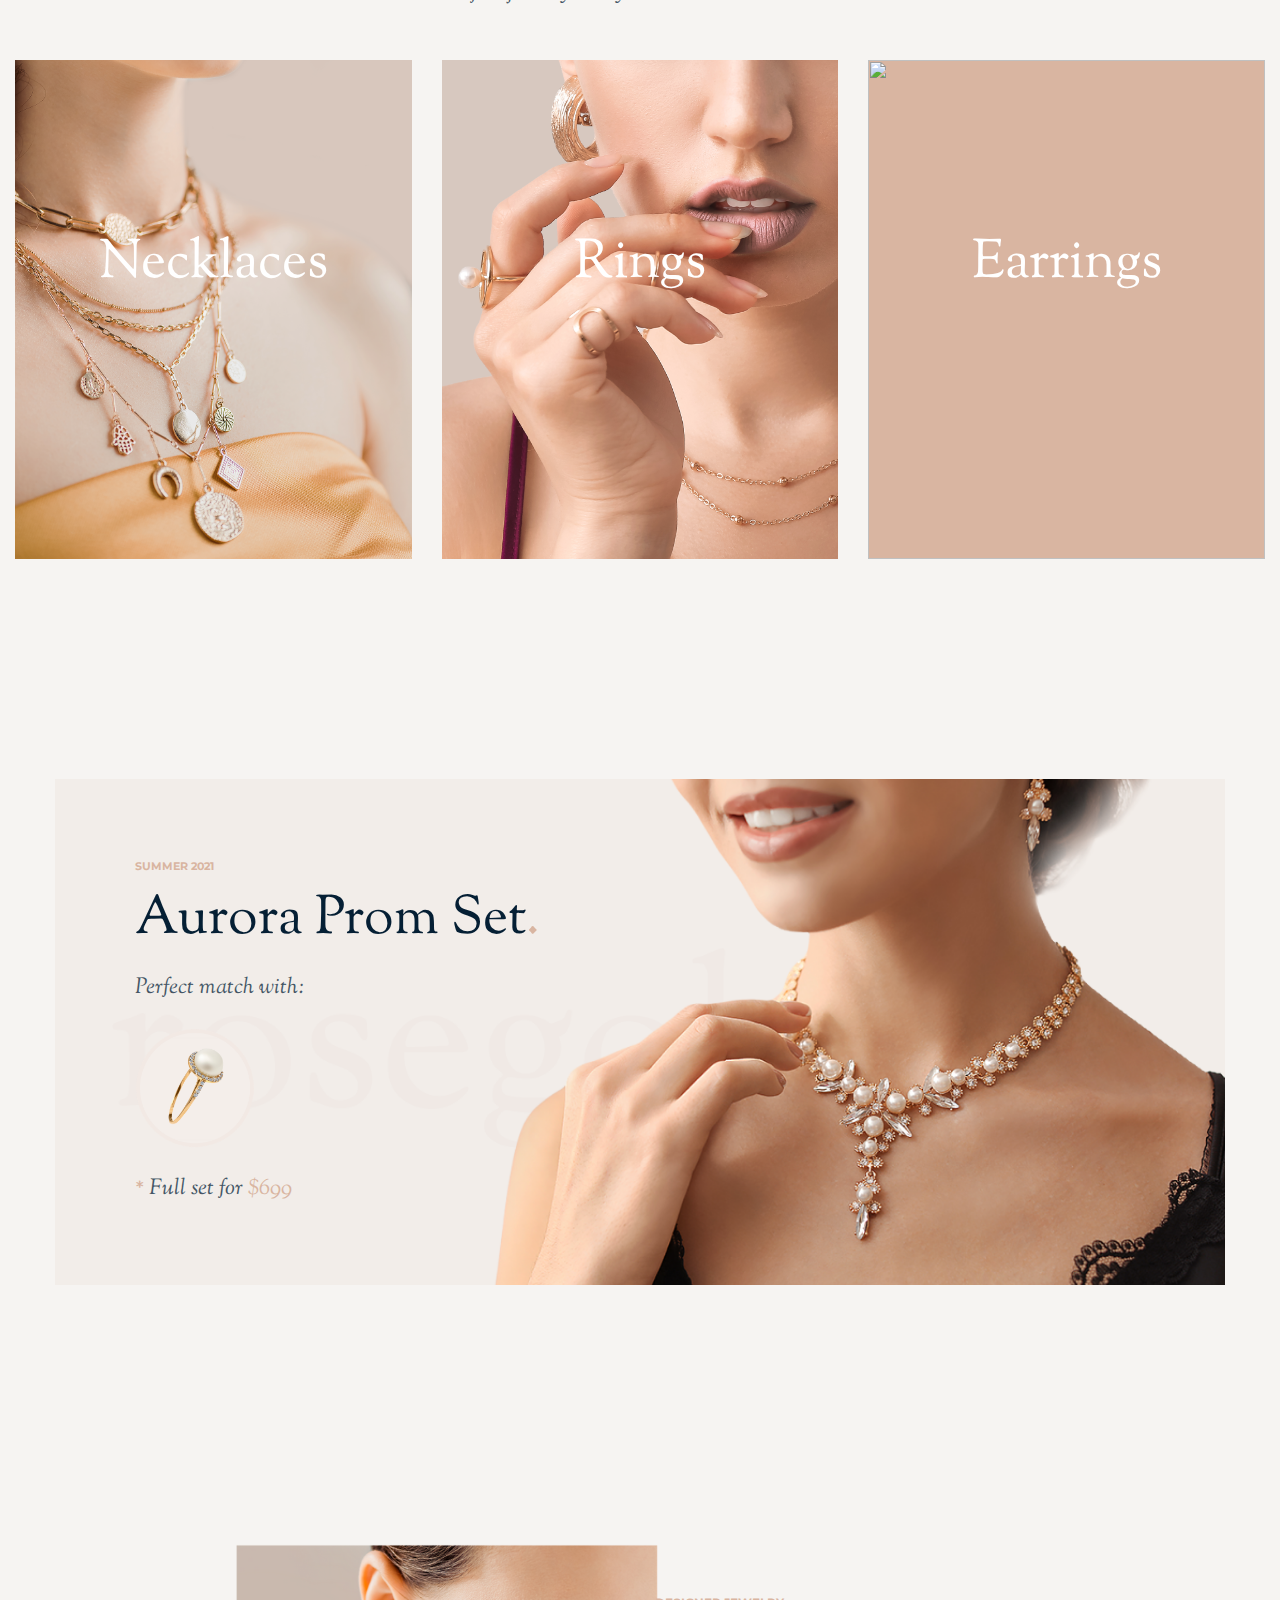
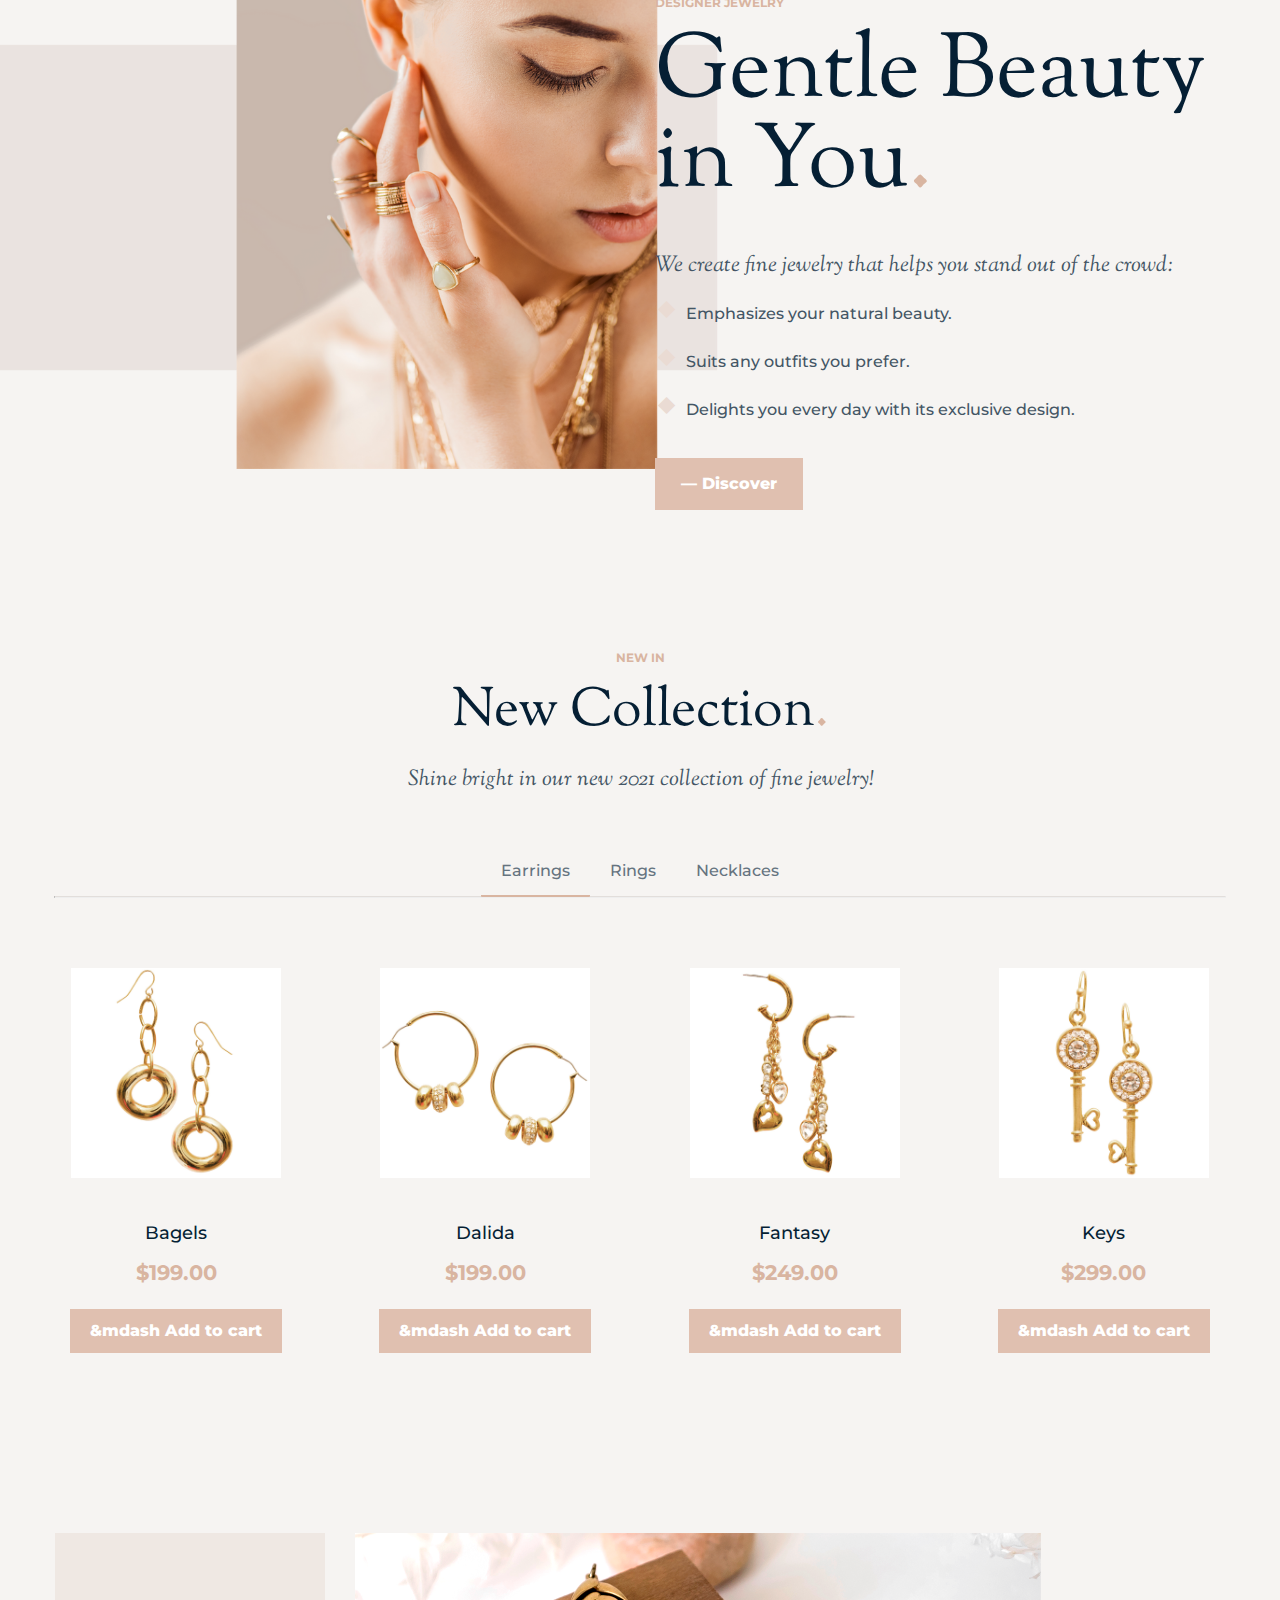
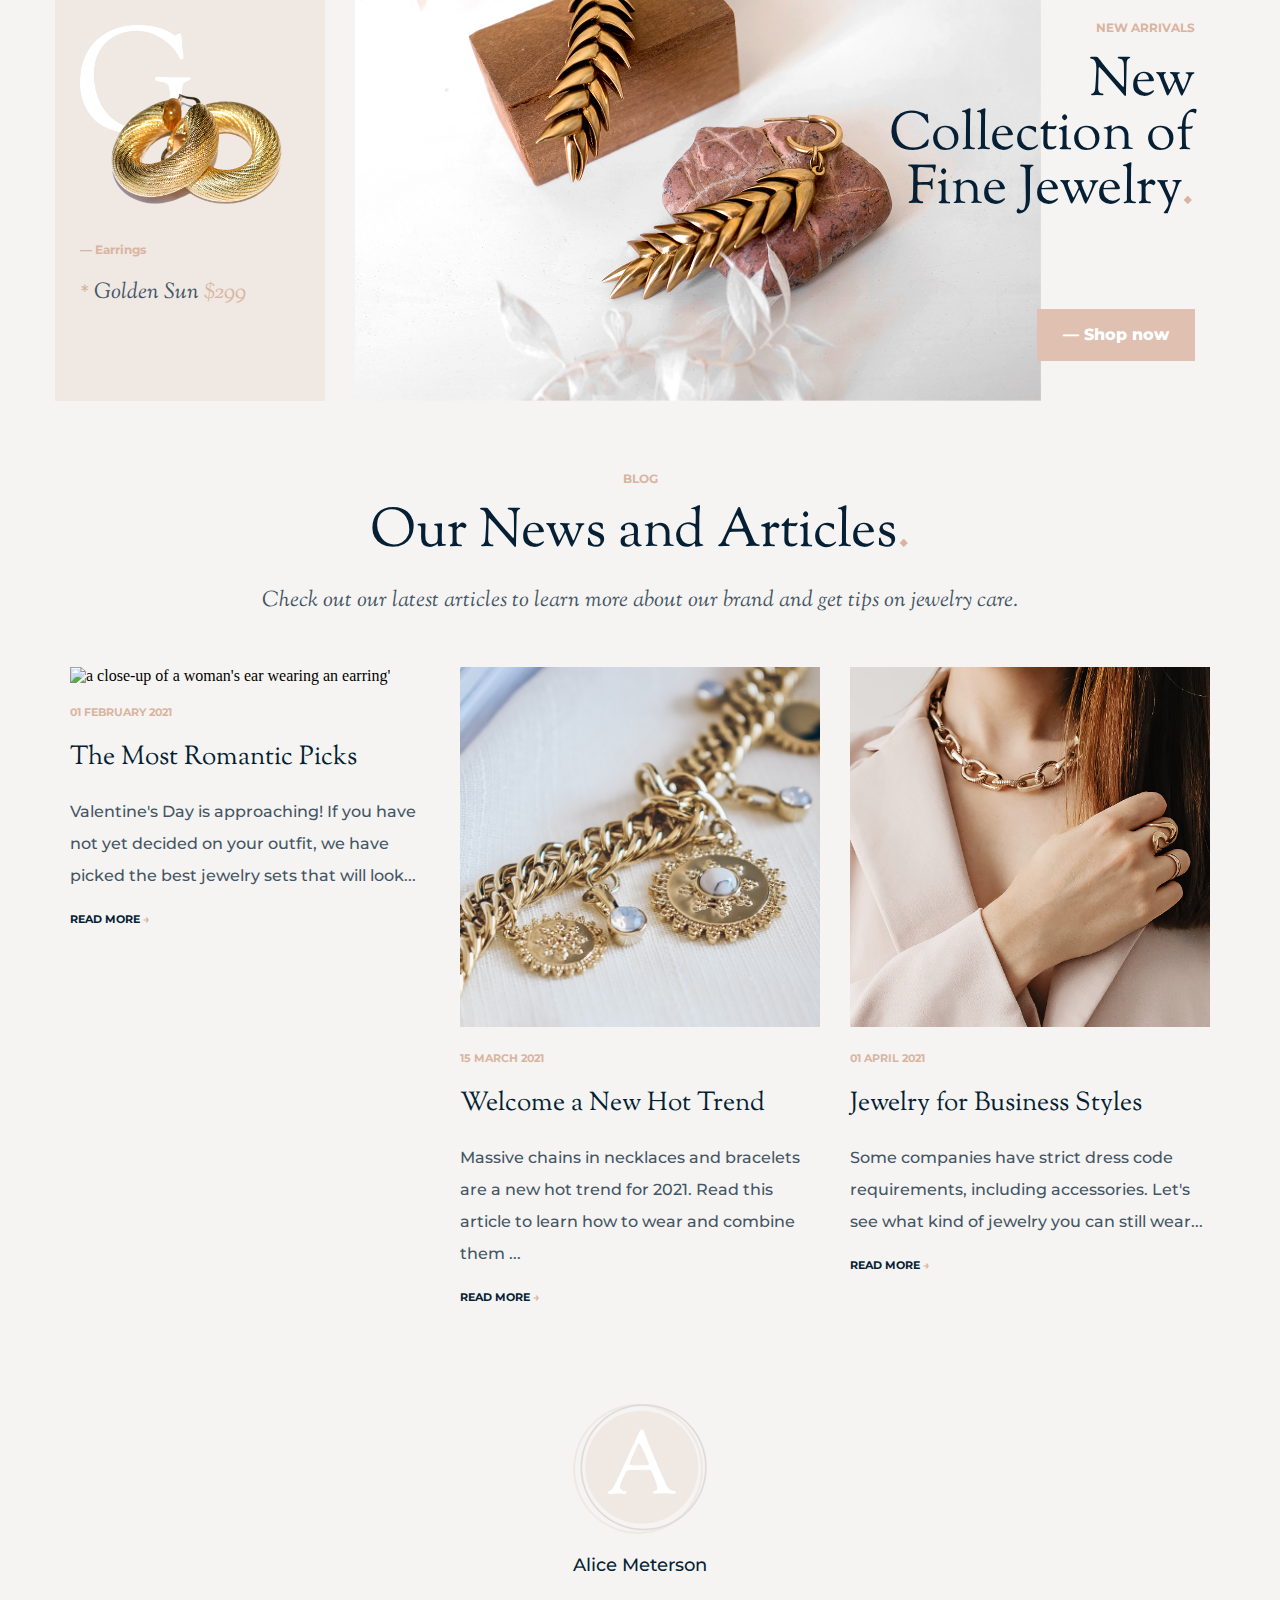
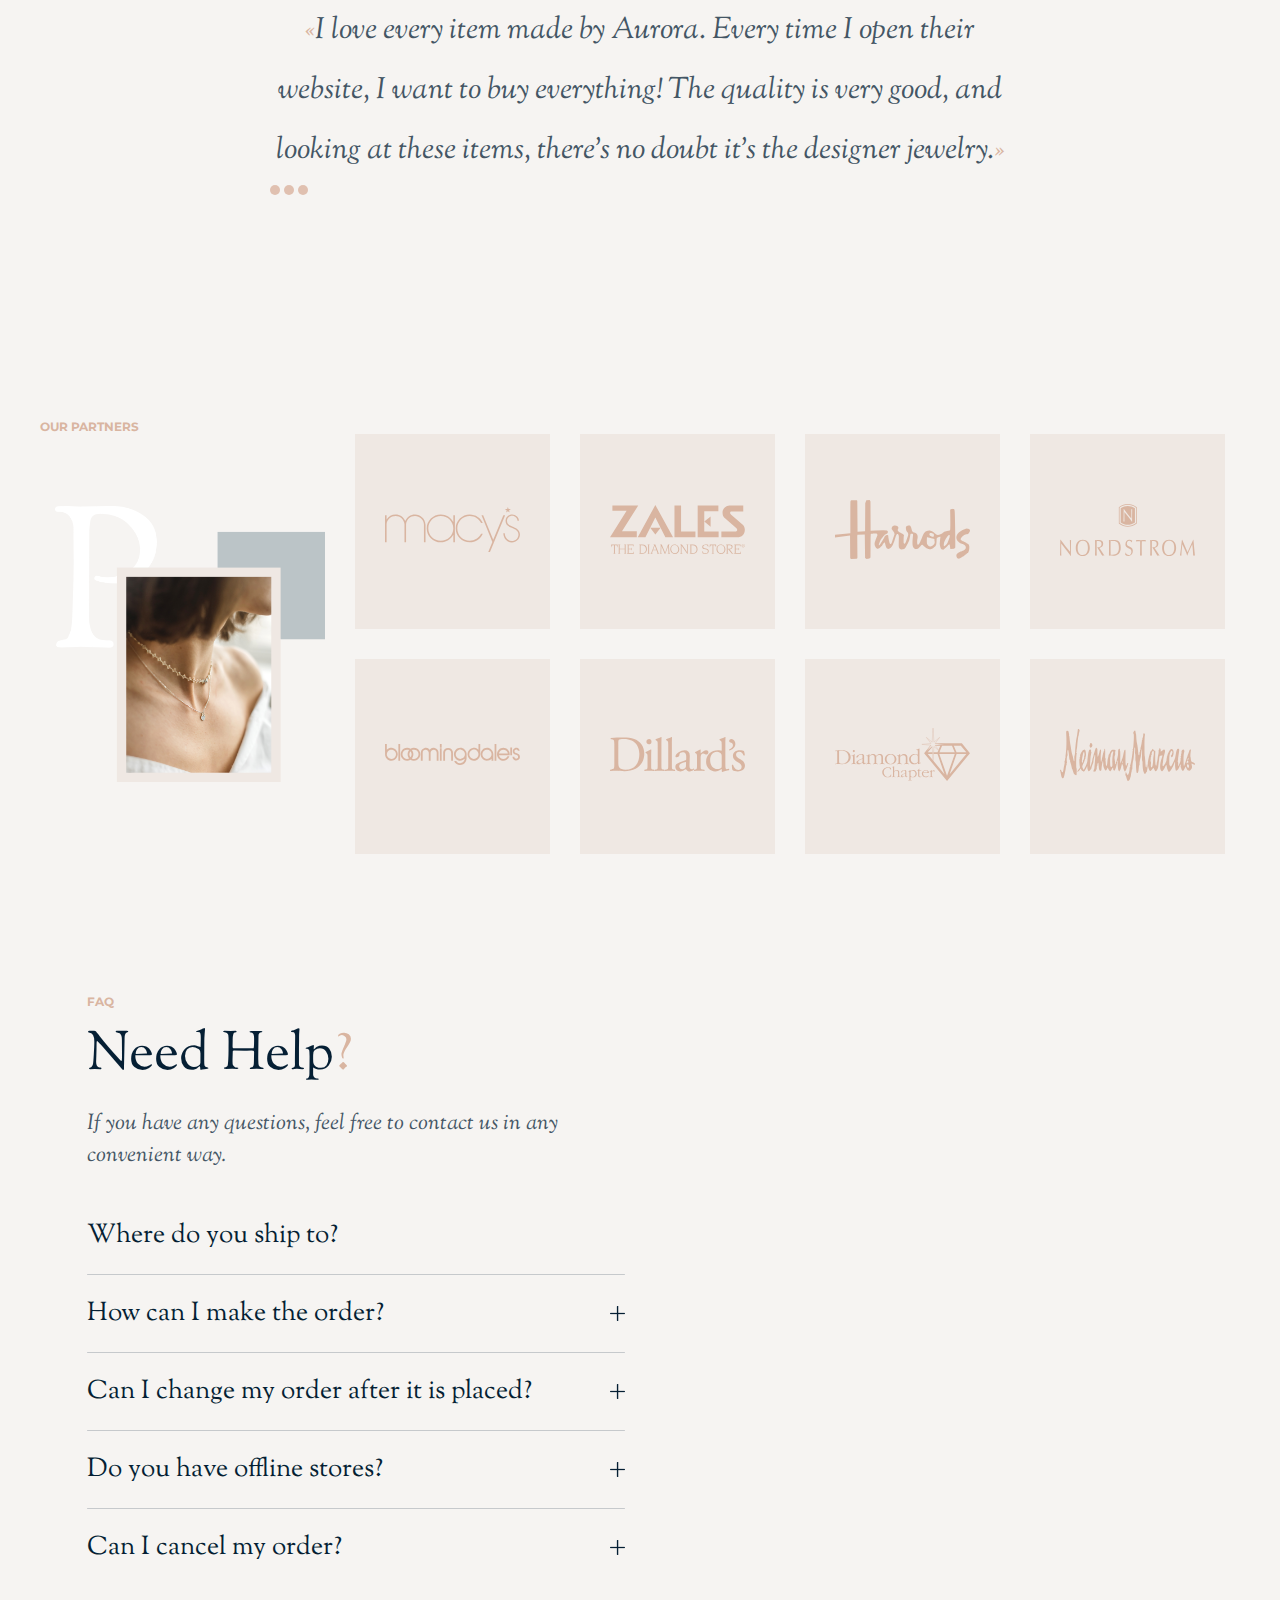
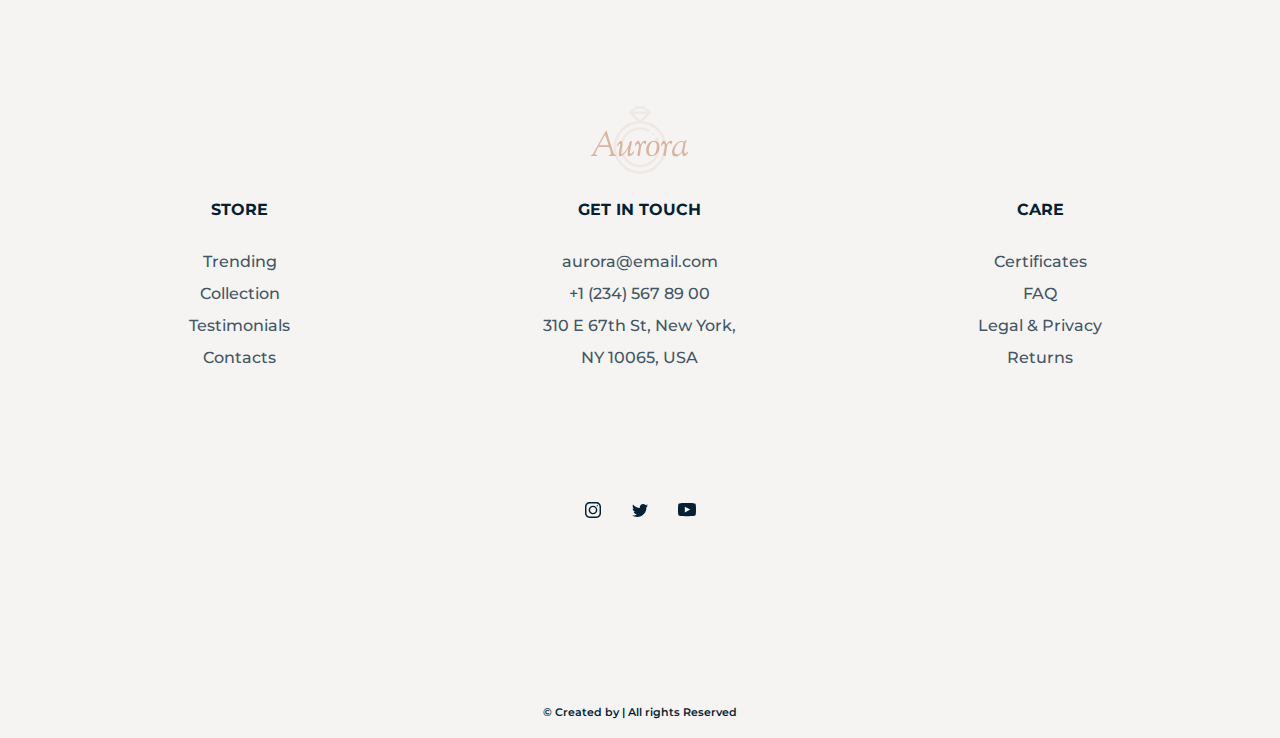
==== commit 03a689c7: "Add files via upload" ====
--- a/index.html
+++ b/index.html
@@ -30,7 +30,7 @@
     <link rel="stylesheet" href="styles/faq.css" />
     <link rel="stylesheet" href="styles/footer.css" />
 </head>
-<body onload="storeDisplay('earrings'); storeActiveButton('earrings-button');">       
+<body onload="storeDisplay('earrings'); storeActiveButton('earrings-button');">
     <main>
         <section id="cover" class="centered-horizontally">
             <div class="cover-width">
@@ -138,28 +138,26 @@
                 </div>
             </div>
         </section>
-        <section id="store" class="store">
-            <div class="centered-horizontally">
+        <section id="store" class="store centered-horizontally">
+            <div class="store-width centered-horizontally">
                 <h3>NEW IN</h3>
-                <h2>New Collection<span class="peach">.</span></h2>
-                <h6>Shine bright in our new 2021 collection of fine jewelry!</h6>
-            </div>
-            <div>
+                <h2 class="store">New Collection<span class="peach">.</span></h2>
+                <h6 class="store centered">Shine bright in our new 2021 collection of fine jewelry!</h6>
                 <div class="store-buttons">
-                    <button id="earrings-button" class="store-button" onclick="storeDisplay('earrings'); storeActiveButton('earrings-button')">Earrings</button>
-                    <button id="rings-button" class="store-button" onclick="storeDisplay('rings'); storeActiveButton('rings-button')">Rings</button>
-                    <button id="necklaces-button" class="store-button" onclick="storeDisplay('necklaces'); storeActiveButton('necklaces-button')">Necklaces</button>
-                </div>
-            </div>
-            <hr class="store-hr">
-            <div class="centered-horizontally">
-                <div id="earrings" class="shop-front space-between"></div>
-            </div>
-            <div class="centered-horizontally">
-                <div id="rings" class="shop-front space-between"></div>
-            </div>
-            <div class="centered-horizontally">
-                <div id="necklaces" class="shop-front space-between"></div>
+                    <button id="earrings-button" class="store" onclick="storeDisplay('earrings'); storeActiveButton('earrings-button')">Earrings</button>
+                    <button id="rings-button" class="store" onclick="storeDisplay('rings'); storeActiveButton('rings-button')">Rings</button>
+                    <button id="necklaces-button" class="store" onclick="storeDisplay('necklaces'); storeActiveButton('necklaces-button')">Necklaces</button>
+                </div>
+                <hr class="store" />
+                <div class="centered-horizontally">
+                    <div id="earrings" class="shop-front space-between"></div>
+                </div>
+                <div class="centered-horizontally">
+                    <div id="rings" class="shop-front space-between"></div>
+                </div>
+                <div class="centered-horizontally">
+                    <div id="necklaces" class="shop-front space-between"></div>
+                </div>
             </div>
         </section>
         <section id="banner" class="centered-horizontally">
@@ -256,18 +254,18 @@
                 </div>
             </div>
         </section>
-        <section id="faq" class="faq centered-horizontally">
+        <section id="faq" class="centered-horizontally">
             <div class="faq-width">
-                <div class="faq-accordion-div">
+                <div class="accordion-div">
                     <h3>FAQ</h3>
-                    <h2>Need Help<span class="peach">?</span></h2>
-                    <p class="subtitle">If you have any questions, feel free to contact us in any convenient way.</p>
-                    <div>
+                    <h2 class="faq">Need Help<span class="peach">?</span></h2>
+                    <h6 class="faq">If you have any questions, feel free to contact us in any convenient way.</h6>
+                    <div class="accordion">
                         <button class="accordion space-between" onclick="accordionDisplay(0)">
                             <h4>Where do you ship to?</h4>
                             <div class="plus-icon">
-                                <hr id="plus-horizontal-line" />
-                                <hr id="plus-vertical-line" />
+                                <div id="0" class="plus-horizontal-line"></div>
+                                <div id="0" class="plus-vertical-line"></div>
                             </div>
                         </button>
                         <div id="0" class="panel">
@@ -277,8 +275,8 @@
                         <button class="accordion space-between" onclick="accordionDisplay(1)">
                             <h4>How can I make the order?</h4>
                             <div class="plus-icon">
-                                <hr id="plus-horizontal-line" />
-                                <hr id="plus-vertical-line" />
+                                <div id="plus-horizontal-line"></div>
+                                <div id="plus-vertical-line"></div>
                             </div>
                         </button>
                         <div id="1" class="panel">
@@ -288,8 +286,8 @@
                         <button class="accordion space-between" onclick="accordionDisplay(2)">
                             <h4>Can I change my order after it is placed?</h4>
                             <div class="plus-icon">
-                                <hr id="plus-horizontal-line" />
-                                <hr id="plus-vertical-line" />
+                                <div id="plus-horizontal-line"></div>
+                                <div id="plus-vertical-line"></div>
                             </div>
                         </button>
                         <div id="2" class="panel">
@@ -299,8 +297,8 @@
                         <button class="accordion space-between" onclick="accordionDisplay(3)">
                             <h4>Do you have offline stores?</h4>
                             <div class="plus-icon">
-                                <hr id="plus-horizontal-line" />
-                                <hr id="plus-vertical-line" />
+                                <div id="plus-horizontal-line"></div>
+                                <div id="plus-vertical-line"></div>
                             </div>
                         </button>
                         <div id="3" class="panel">
@@ -319,14 +317,12 @@
                         </div>
                     </div>
                 </div>
-                <div>
-                    <img src="images/backgrounds/faq.jpg" alt="" class="faq-img" />
-                </div>
+                <div class="faq-img"><img src="images/backgrounds/faq.jpg" alt="" class="responsive" /></div>  
             </div>
         </section>
     </main>
     <script src="script/header-footer.js"></script>
-    <script src="script/script.js"></script>
     <script src="script/product-list.js"></script>
+    <script src="script/accordion.js"></script>
 </body>
 </html>--- a/styles/style.css
+++ b/styles/style.css
@@ -30,6 +30,7 @@
     font-size: 54px;
     margin: 0;
     padding: 0;
+    text-align: start;
 }
 
 h3 {
@@ -39,6 +40,7 @@
     font-size: 12px;
     margin: 0;
     padding: 0;
+    text-align: start;
 }
 
 h4 {
@@ -48,6 +50,7 @@
     font-size: 26px;
     margin: 0;
     padding: 0;
+    text-align: start;
 }
 
 h5 {
@@ -57,6 +60,7 @@
     font-size: 18px;
     margin: 0;
     padding: 0;
+    text-align: start;
 }
 
 h6 {
@@ -67,6 +71,7 @@
     font-size: 22px;
     margin: 0;
     padding: 0;
+    text-align: start;
 }
 
 p {
@@ -77,6 +82,7 @@
     font-size: 16px;
     margin: 0;
     padding: 0;
+    text-align: start;
 }
 
 a {
--- a/styles/header.css
+++ b/styles/header.css
@@ -18,7 +18,7 @@
     align-self: flex-start;
 }
 
-.nav-div {
+#nav-div {
     align-self: center;
     justify-self: center;
 }
--- a/styles/store.css
+++ b/styles/store.css
@@ -1,6 +1,17 @@
-.store {
-    padding-top: 70px;
-    padding-bottom: 70px;
+#store {
+    padding: 70px 40px 70px 40px;
+}
+
+.store-width {
+    width: 1170px;
+}
+
+h2.store {
+    margin-top: 20px;
+}
+
+h6.store {
+    margin-top: 25px;
 }
 
 .store-buttons {
@@ -9,7 +20,7 @@
     justify-content: center;
 }
 
-.store-button {
+button.store {
     padding: 15px 20px 15px 20px;
     border-bottom: 2px solid transparent;
     background-color: transparent;
@@ -18,7 +29,7 @@
     font-size: 16px;
 }
 
-    .store-button:hover {
+    button.store:hover {
         background-color: transparent;
         color: var(--dark-blue);
     }
@@ -26,13 +37,34 @@
 .store-button-active {
     background-color: transparent;
     color: var(--dark-blue);
-    border-bottom: 2px solid var(--peach);
+    border-bottom: 2px solid var(--peach)!important;
     border-radius: 1px;
 }
 
-.store-hr {
-    border: 0;
+hr.store {
+    margin: -1px 0 30px 0;
+    width: 100%;
     border-top: 1px solid var(--faint-gray);
-    margin: -1px 0 30px 0;
-    padding: 0;
+    border-radius: 0.5px;
+    z-index: -1;
+}
+
+@media (max-width: 1250px){
+    .store-width {
+        width: 100%
+    }
+}
+
+@media (max-width: 991px){
+    #store {
+        padding-left: 32px;
+        padding-right: 32px;
+    }
+}
+
+@media (max-width: 767px) {
+    #store {
+        padding-left: 24px;
+        padding-right: 24px;
+    }
 }--- a/styles/faq.css
+++ b/styles/faq.css
@@ -1,6 +1,5 @@
-.faq {
-    padding-top: 70px;
-    padding-bottom: 120px;
+#faq {
+    padding: 70px 40px 120px 40px;
 }
 
 .faq-width {
@@ -9,10 +8,22 @@
     flex-direction: row;
 }
 
-.faq-accordion-div {
-    width: 100%;
+.accordion-div {
+    width: 47.5%;
     padding-left: 15px;
     padding-right: 15px;
+}
+
+h2.faq {
+    margin-top: 20px;
+}
+
+h6.faq {
+    margin-top: 25px;
+}
+
+div.accordion {
+    margin-top: 25px;
 }
 
 .plus-icon {
@@ -38,16 +49,7 @@
     transform: translate(6.5px, -2px);
 }
 
-#plus-vertical-line {
-    margin: 0;
-    border: 0;
-    border-left: 2px solid var(--dark-blue);
-    border-radius: 1px;
-    height: 15px;
-    transform: translate(6.5px, -2px);
-}
-
-.accordion {
+button.accordion {
     font-family: 'Sorts Mill Goudy', serif;
     color: var(--dark-blue);
     font-weight: 300;
@@ -67,24 +69,53 @@
     border: 0;
     border-top: 1px solid var(--light-gray);
     border-radius: 0.5px;
+
 }
 
 .panel {
-    padding: 0 18px;
+    padding-bottom: 20px;
     width: 100%;
-    background-color: white;
+    background-color: transparent;
     display: none;
-    overflow: hidden;
+    transition: max-height 0.3s;
 }
 
 .faq-img {
-    width: 570px;
+    width: 47.5%;
     padding-left: 15px;
     padding-right: 15px;
 }
 
+@media (max-width: 1280px){
+    .faq-width{
+        width: 100%
+    }
+}
+
+@media (max-width: 1280px) {
+    #faq{
+        margin-left: 32px;
+        margin-right: 32px;
+    }
+}
+
 @media (max-width: 767px) {
+    #faq {
+        margin-left: 24px;
+        margin-right: 24px;
+    }
+
     .faq-width {
         flex-direction: column-reverse;
     }
+
+    .accordion-div {
+        width: 100%;
+        padding: 0;
+    }
+
+    .faq-img {
+        width: 100%;
+        padding: 0;
+    }
 }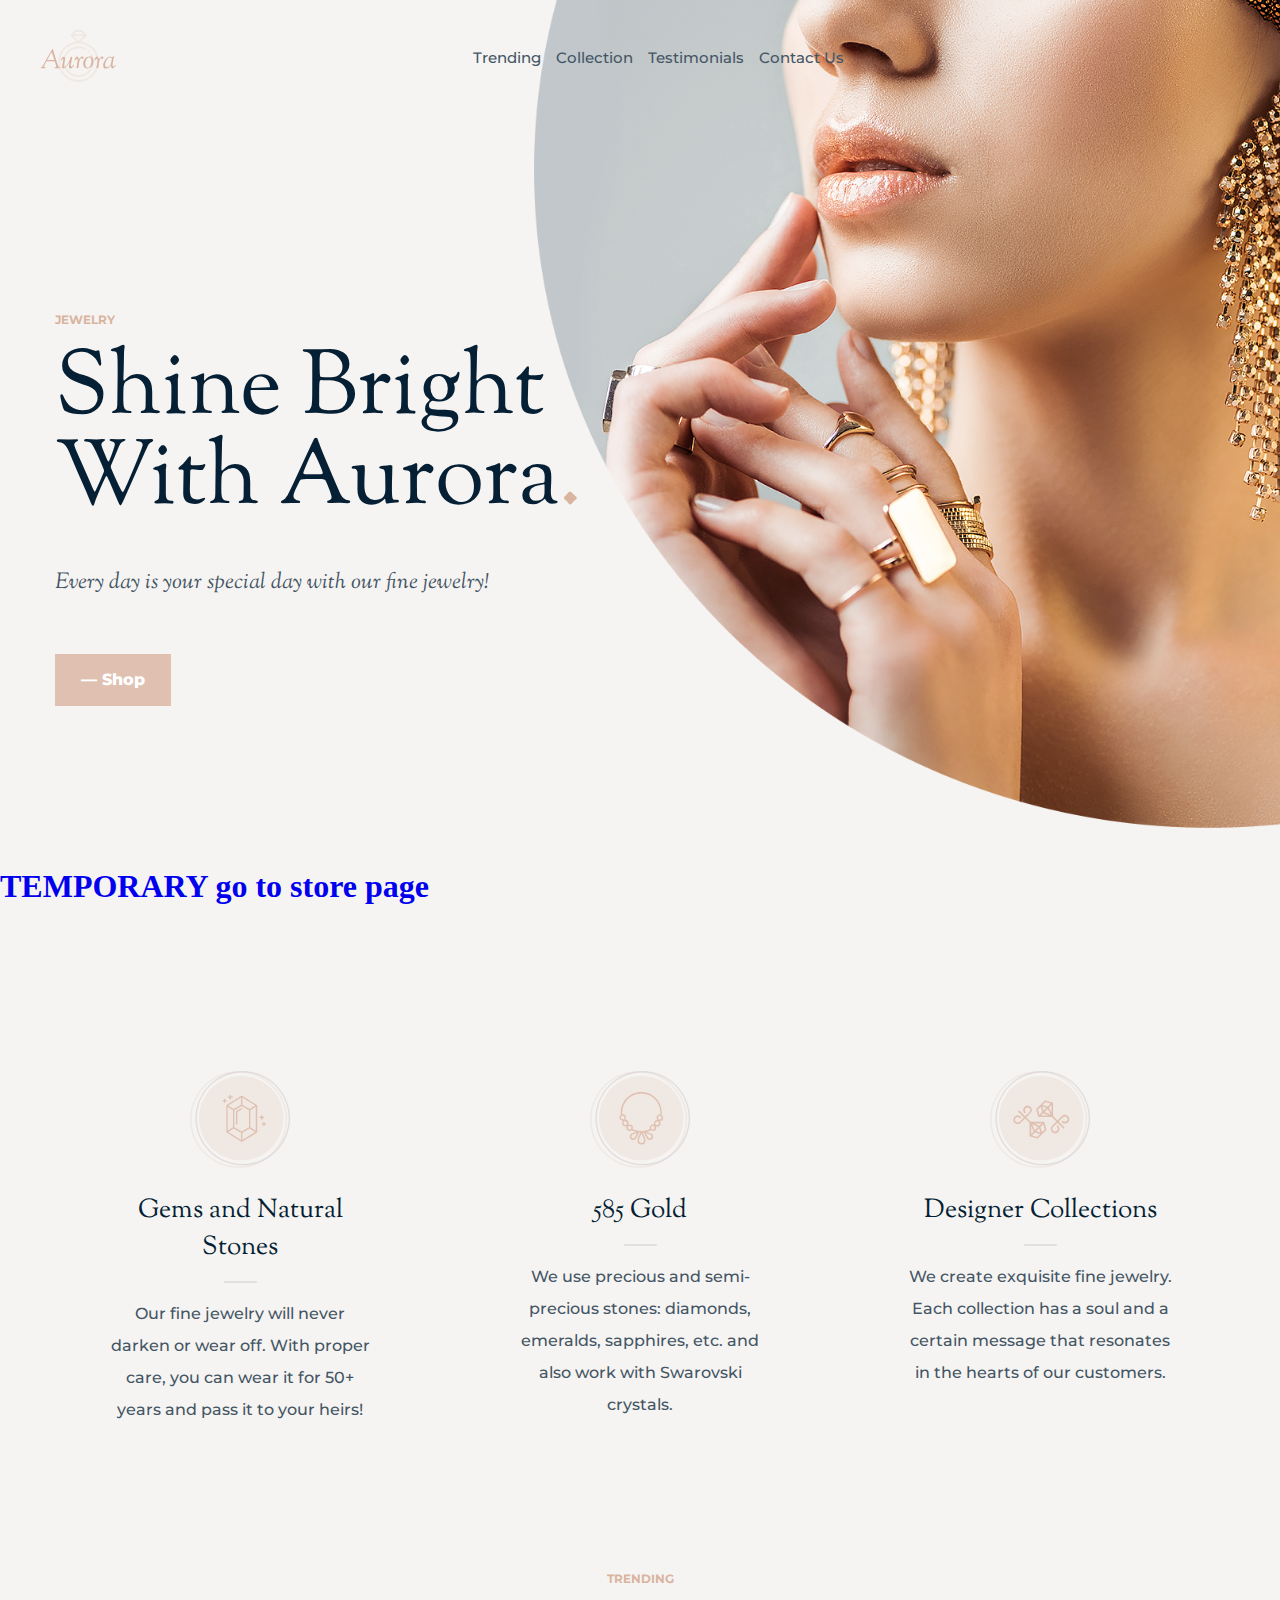
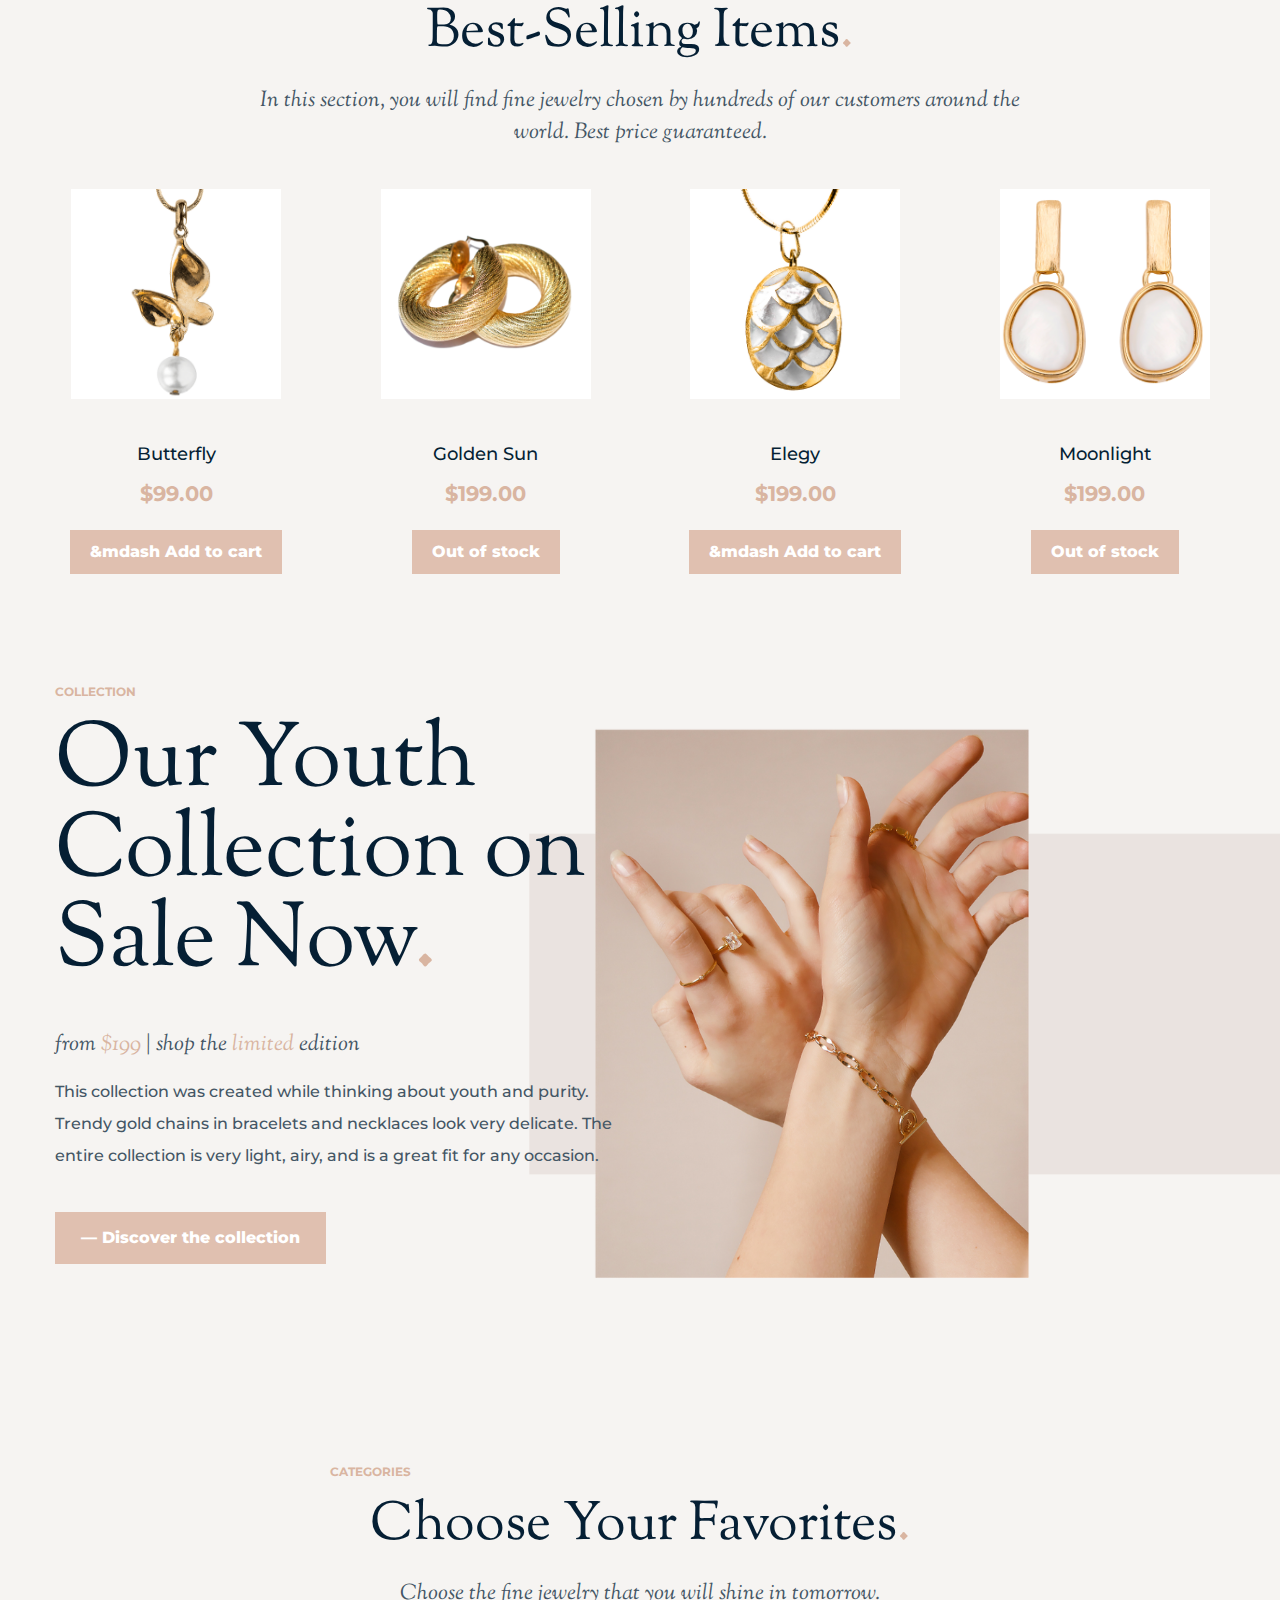
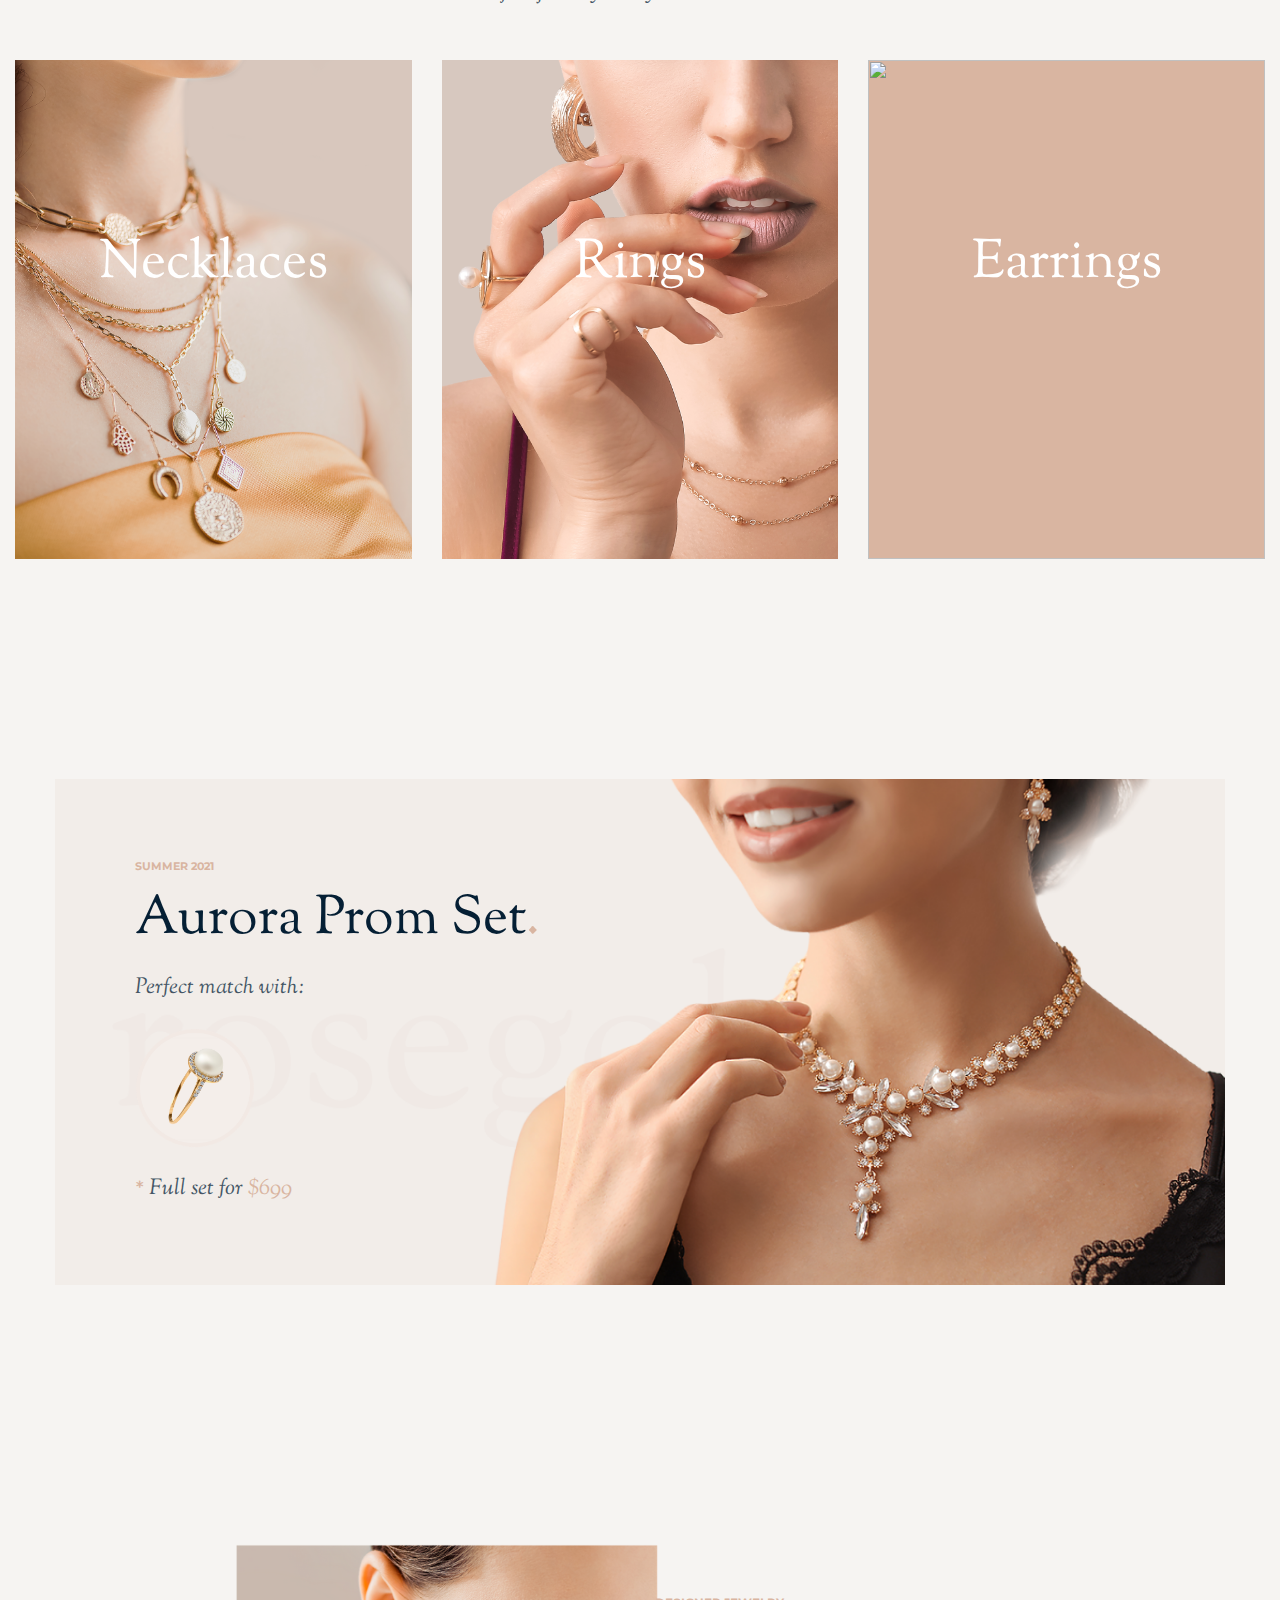
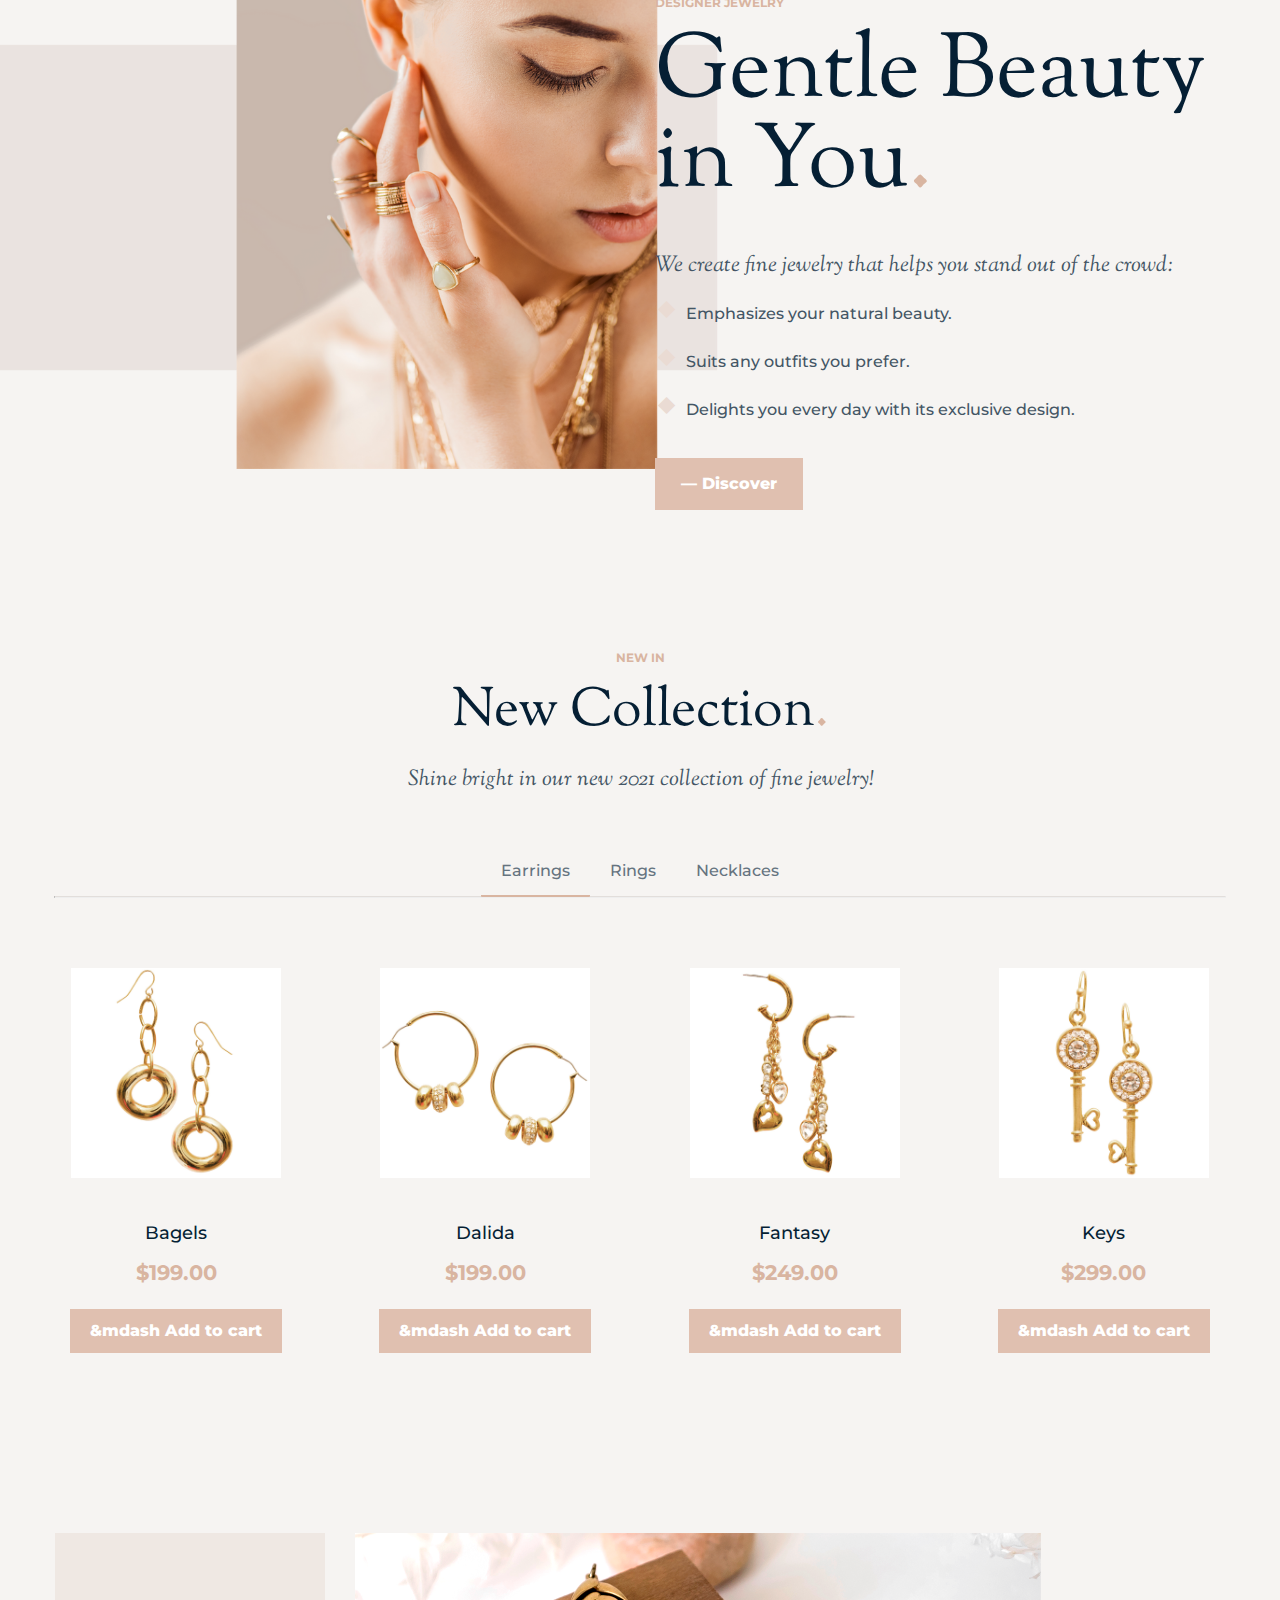
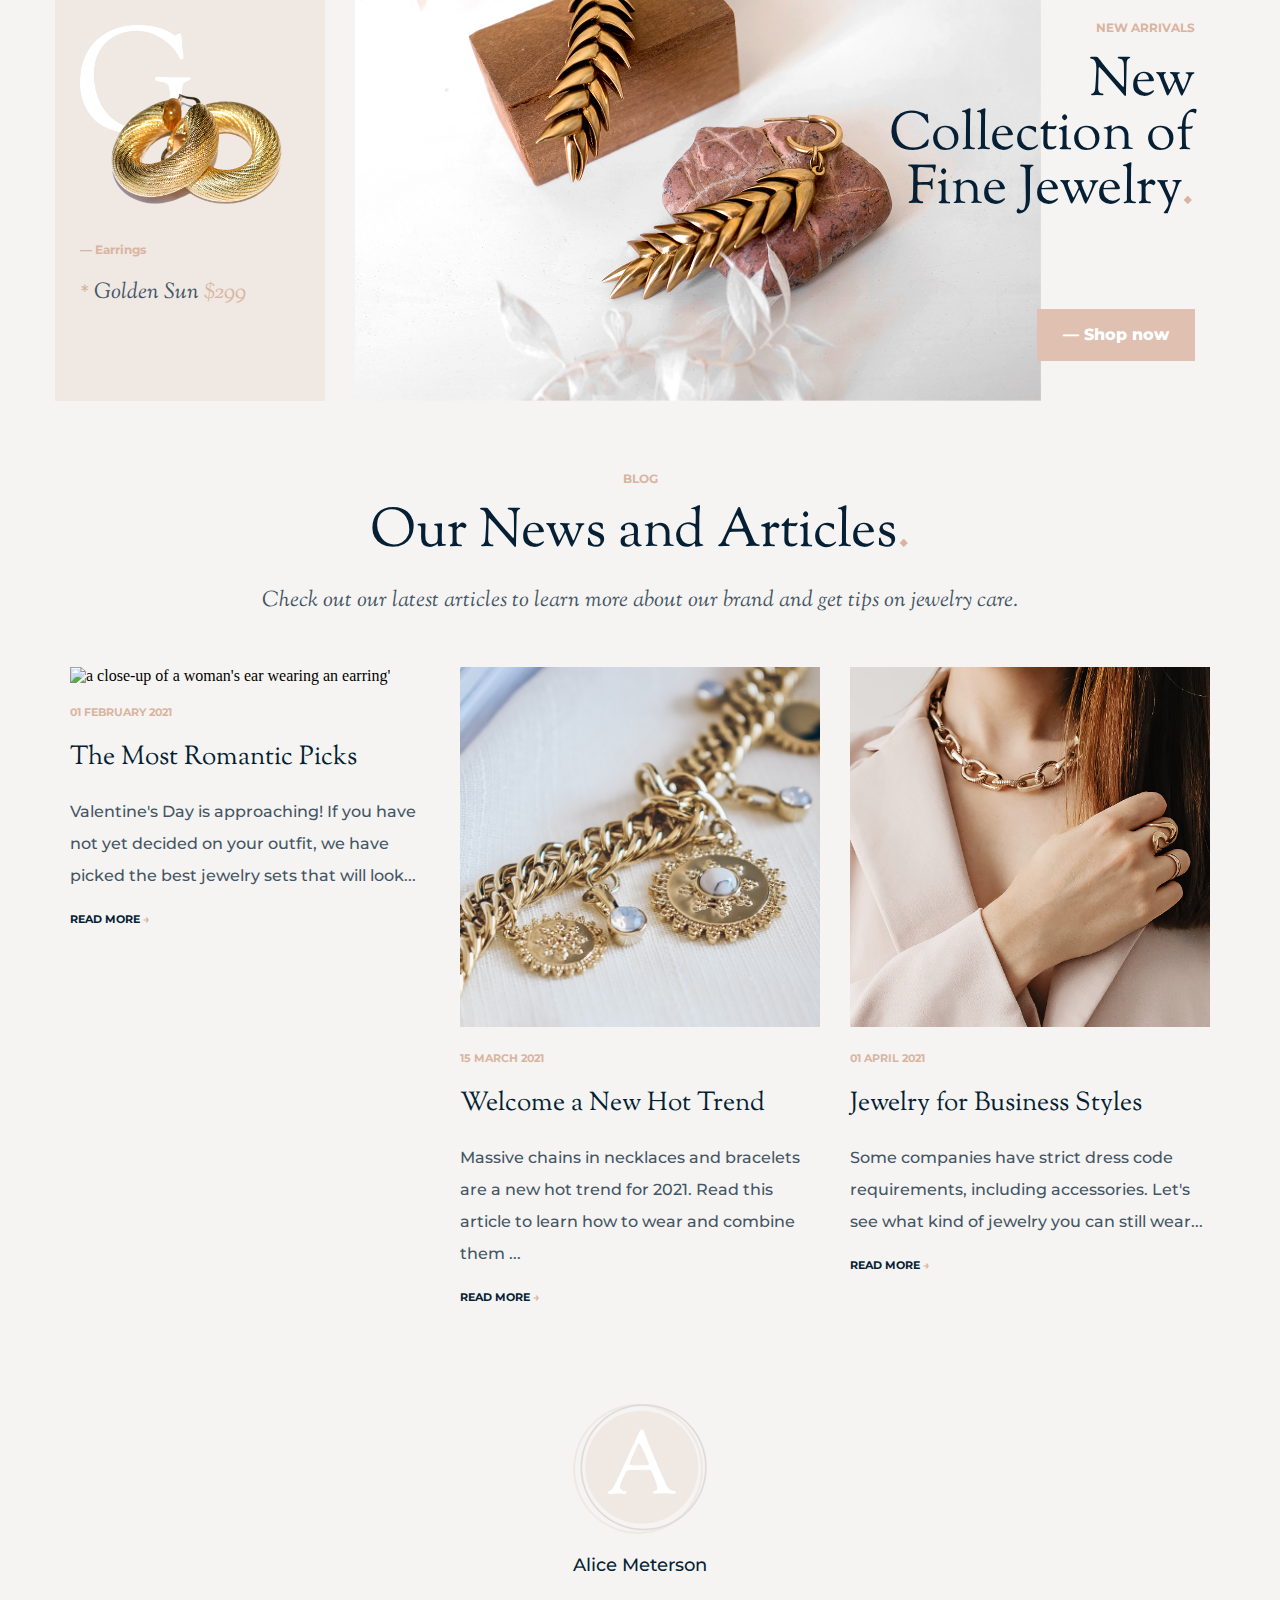
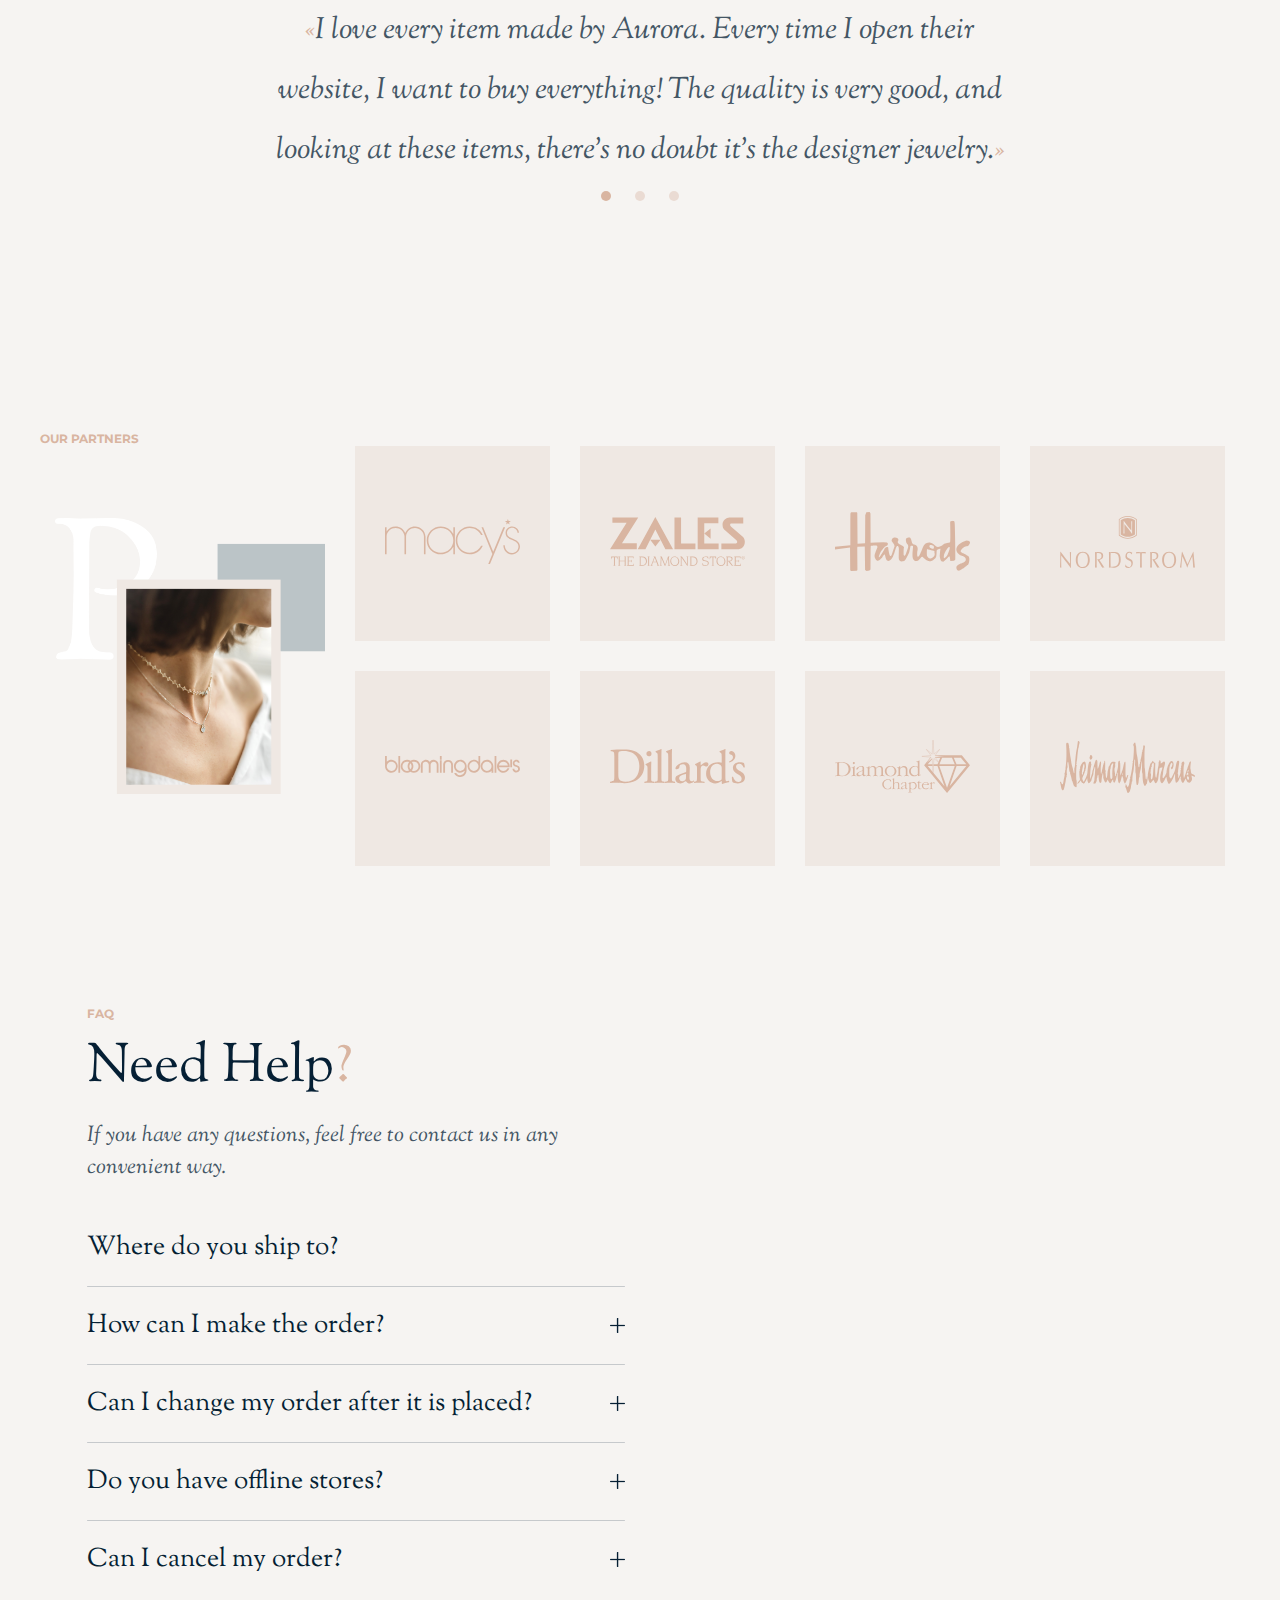
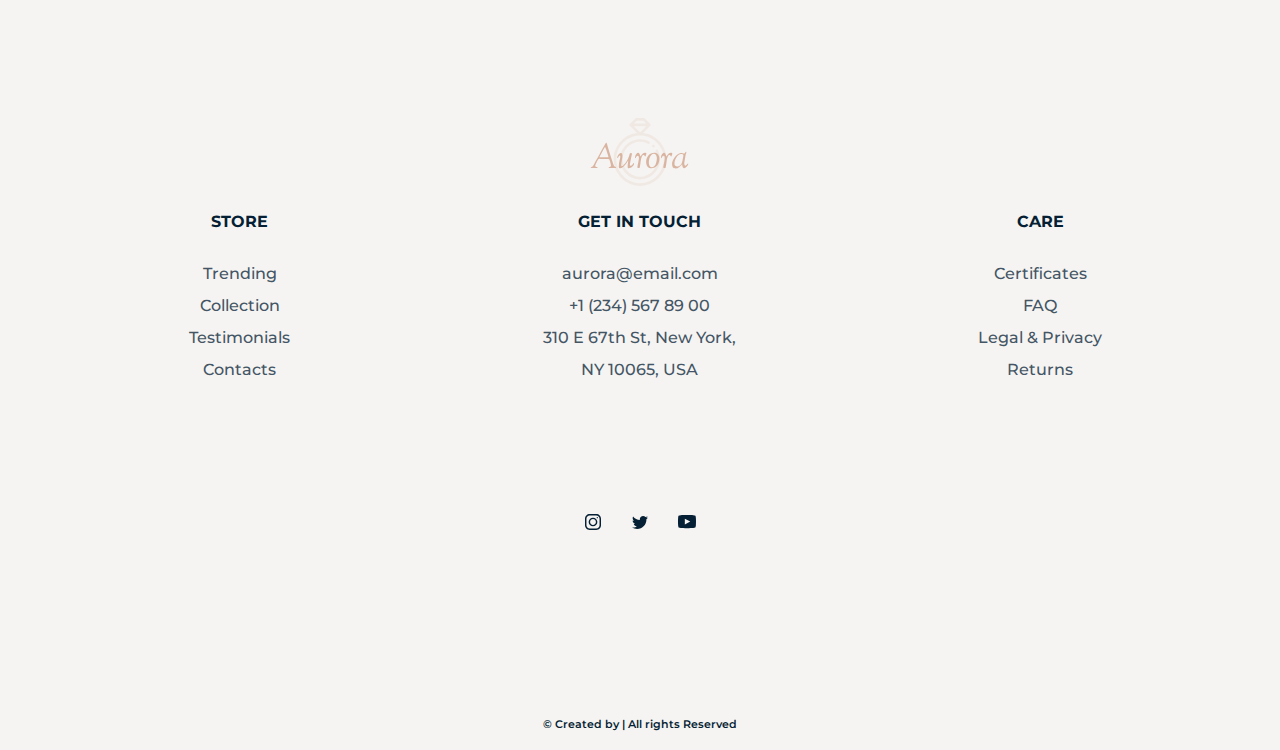
==== commit 91319435: "Add files via upload" ====
--- a/index.html
+++ b/index.html
@@ -30,7 +30,7 @@
     <link rel="stylesheet" href="styles/faq.css" />
     <link rel="stylesheet" href="styles/footer.css" />
 </head>
-<body onload="storeDisplay('earrings'); storeActiveButton('earrings-button');">
+<body onload="storeDisplay('earrings'); storeActiveButton('earrings-button'); slide(0);">
     <main>
         <section id="cover" class="centered-horizontally">
             <div class="cover-width">
@@ -46,30 +46,30 @@
         <section id="features" class="centered-horizontally">
             <div class="features-width">
                 <div class="features-div">
-                    <img src="images/icons/gem.svg" alt="a graphic of a gem" class="features" />
-                    <h4 class="features">Gems and Natural Stones</h4>
+                    <img src="images/icons/gem.svg" alt="a graphic of a gem" class="centered features" />
+                    <h4 class="centered features">Gems and Natural Stones</h4>
                     <div class="centered-horizontally"><hr class="features"></div>
-                    <p>Our fine jewelry will never darken or wear off. With proper care, you can wear it for 50+ years and pass it to your heirs!</p>
+                    <p class="centered">Our fine jewelry will never darken or wear off. With proper care, you can wear it for 50+ years and pass it to your heirs!</p>
                 </div>
                 <div class="features-div">
-                    <img src="images/icons/necklace.svg" alt="a graphic of a necklace" class="features" />
-                    <h4 class="features">585 Gold</h4>
+                    <img src="images/icons/necklace.svg" alt="a graphic of a necklace" class="centered features" />
+                    <h4 class="centered features">585 Gold</h4>
                     <div class="centered-horizontally"><hr class="features"></div>
-                    <p>We use precious and semi-precious stones: diamonds, emeralds, sapphires, etc. and also work with Swarovski crystals.</p>
+                    <p class="centered">We use precious and semi-precious stones: diamonds, emeralds, sapphires, etc. and also work with Swarovski crystals.</p>
                 </div>
                 <div class="features-div">
-                    <img src="images/icons/earrings.svg" alt="a graphic of earrings" class="features" />
-                    <h4 class="features">Designer Collections</h4>
+                    <img src="images/icons/earrings.svg" alt="a graphic of earrings" class="centered features" />
+                    <h4 class="centered features">Designer Collections</h4>
                     <div class="centered-horizontally"><hr class="features"></div>
-                    <p>We create exquisite fine jewelry. Each collection has a soul and a certain message that resonates in the hearts of our customers.</p>
+                    <p class="centered">We create exquisite fine jewelry. Each collection has a soul and a certain message that resonates in the hearts of our customers.</p>
                 </div>
             </div>
         </section>
         <section id="best-sellers" class="centered-horizontally">
             <div class="best-sellers-width centered-horizontally">
                 <h3>TRENDING</h3>
-                <h2 class="best-sellers">Best-Selling Items<span class="peach">.</span></h2>
-                <h6 class="best-sellers">In this section, you will find fine jewelry chosen by hundreds of our customers around the world. Best price guaranteed.</h6>
+                <h2 class="centered best-sellers">Best-Selling Items<span class="peach">.</span></h2>
+                <h6 class="centered best-sellers">In this section, you will find fine jewelry chosen by hundreds of our customers around the world. Best price guaranteed.</h6>
             </div>
             <div id="best-selling-items" class="shop-front space-between"></div>
         </section>
@@ -87,8 +87,8 @@
         <section id="categories" class="centered-horizontally">
             <div class="centered">
                 <h3>CATEGORIES</h3>
-                <h2 class="categories">Choose Your Favorites<span class="peach">.</span></h2>
-                <h6 class="categories">Choose the fine jewelry that you will shine in tomorrow.</h6>
+                <h2 class="centered categories">Choose Your Favorites<span class="peach">.</span></h2>
+                <h6 class="centered categories">Choose the fine jewelry that you will shine in tomorrow.</h6>
             </div>
             <div class="categories-width">
                 <div class="category-container">
@@ -208,28 +208,33 @@
         </section>
         <section id="testimonials" class="centered-horizontally">
             <div class="testimonials-width">
-                <div class="carousel">
-                    <div class="slide centered-horizontally">
-                        <img src="images/icons/alice-meterson.svg" class="testimonials" />
-                        <h5 class="testimonials">Alice Meterson</h5>
-                        <p class="testimonials"><span class="peach">«</span>I love every item made by Aurora. Every time I open their website, I want to buy everything! The quality is very good, and looking at these items, there's no doubt it's the designer jewelry.<span class="peach">»</span></p>
-                    </div>
-                    <div class="slide centered-horizontally">
-                        <img src="images/icons/mindy-owler.svg" class="testimonials" />
-                        <h5 class="testimonials">Mindy Owler</h5>
-                        <p class="testimonials"><span class="peach">«</span>I love exclusive jewelry. Unfortunately, even the big modern brands make pretty typical products that are similar to one another. Aurora is completely different!<span class="peach">»</span></p>
-                    </div>
-                    <div class="slide centered-horizontally">
-                        <img src="images/icons/victoria-roulson.svg" class="testimonials" />
-                        <h5 class="testimonials">Victoria Roulson</h5>
-                        <p class="testimonials"><span class="peach">«</span>Thanks for my new earrings! I still receive a huge number of compliments on my jewelry and I am happy to say that it is the Aurora brand.<span class="peach">»</span></p>
-                    </div>
-                </div>
-                <div>
-                    <button class="testimonials"></button>
-                    <button class="testimonials"></button>
-                    <button class="testimonials"></button>
-                </div>
+                <div class="carousel-div">
+                    <div class="carousel">
+                        <div id="slide1" class="slide centered-horizontally">
+                            <img src="images/icons/alice-meterson.svg" class="testimonials" />
+                            <h5 class="testimonials">Alice Meterson</h5>
+                            <p class="testimonials"><span class="peach">«</span>I love every item made by Aurora. Every time I open their website, I want to buy everything! The quality is very good, and looking at these items, there's no doubt it's the designer jewelry.<span class="peach">»</span></p>
+                        </div>
+                        <div id="slide2" class="slide centered-horizontally">
+                            <img src="images/icons/mindy-owler.svg" class="testimonials" />
+                            <h5 class="testimonials">Mindy Owler</h5>
+                            <p class="testimonials"><span class="peach">«</span>I love exclusive jewelry. Unfortunately, even the big modern brands make pretty typical products that are similar to one another. Aurora is completely different!<span class="peach">»</span></p>
+                        </div>
+                        <div id="slide3" class="slide centered-horizontally">
+                            <img src="images/icons/victoria-roulson.svg" class="testimonials" />
+                            <h5 class="testimonials">Victoria Roulson</h5>
+                            <p class="testimonials"><span class="peach">«</span>Thanks for my new earrings! I still receive a huge number of compliments on my jewelry and I am happy to say that it is the Aurora brand.<span class="peach">»</span></p>
+                        </div>
+                    </div>
+                    <div class="centered-horizontally">
+                        <div>
+                            <button id="testimonials-button1" class="testimonials" onclick="slide(0)"></button>
+                            <button id="testimonials-button2" class="testimonials" onclick="slide(1)"></button>
+                            <button id="testimonials-button3" class="testimonials" onclick="slide(2)"></button>
+                        </div>
+                    </div>
+                </div>
+                <p class="carousel-notification">The carousel doesn't work on a small screen size</p>
             </div>
         </section>
         <section id="partners" class="centered-horizontally">
@@ -317,12 +322,13 @@
                         </div>
                     </div>
                 </div>
-                <div class="faq-img"><img src="images/backgrounds/faq.jpg" alt="" class="responsive" /></div>  
+                <div class="faq-img"><img src="images/backgrounds/faq.jpg" alt="" class="responsive" /></div>
             </div>
         </section>
     </main>
     <script src="script/header-footer.js"></script>
     <script src="script/product-list.js"></script>
+    <script src="script/carousel.js"></script>
     <script src="script/accordion.js"></script>
 </body>
 </html>--- a/styles/testimonials.css
+++ b/styles/testimonials.css
@@ -1,6 +1,5 @@
 #testimonials {
-    padding-top: 100px;
-    padding-bottom: 150px;
+    padding: 100px 24px 150px 24px;
 }
 
 .carousel {
@@ -11,6 +10,15 @@
 
 .slide {
     width: 740px;
+    transition: transform 0.3s;
+}
+
+.second-slide {
+    transform: translateX(-740px);
+}
+
+.third-slide {
+    transform: translateX(-1480px);
 }
 
 img.testimonials {
@@ -37,5 +45,33 @@
     width: 10px;
     height: 10px;
     border-radius: 5px;
+    margin: 10px;
     padding: 0;
+    background-color: var(--midtone-peach);
+}
+
+button.testimonials:hover {
+    background-color: var(--peach);
+}
+
+    button.testimonials.active {
+        background-color: var(--peach);
+    }
+
+.carousel-notification {
+    display: none;
+}
+
+@media (max-width: 788px){
+    #testimonials {
+        padding-bottom: 100px;
+    }
+
+    .carousel-div {
+        display: none;
+    }
+
+    .carousel-notification {
+        display: block;
+    }
 }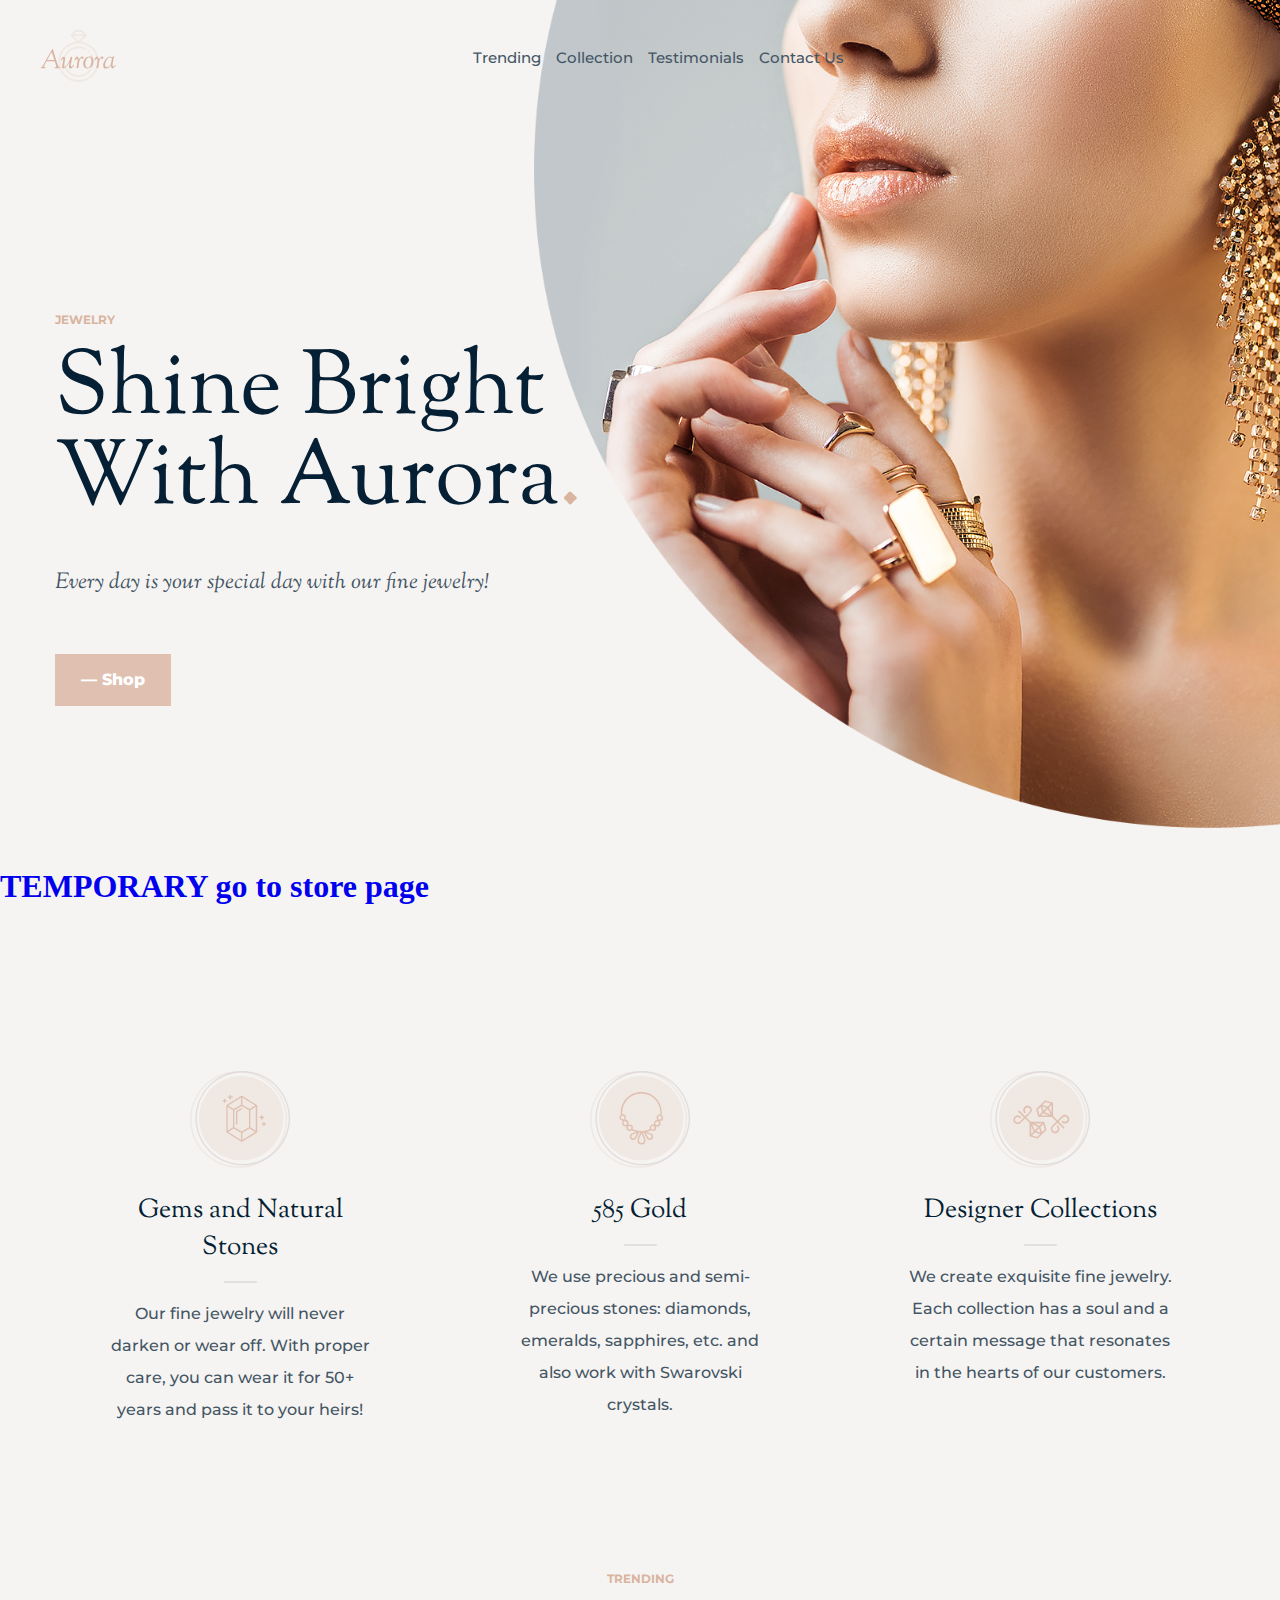
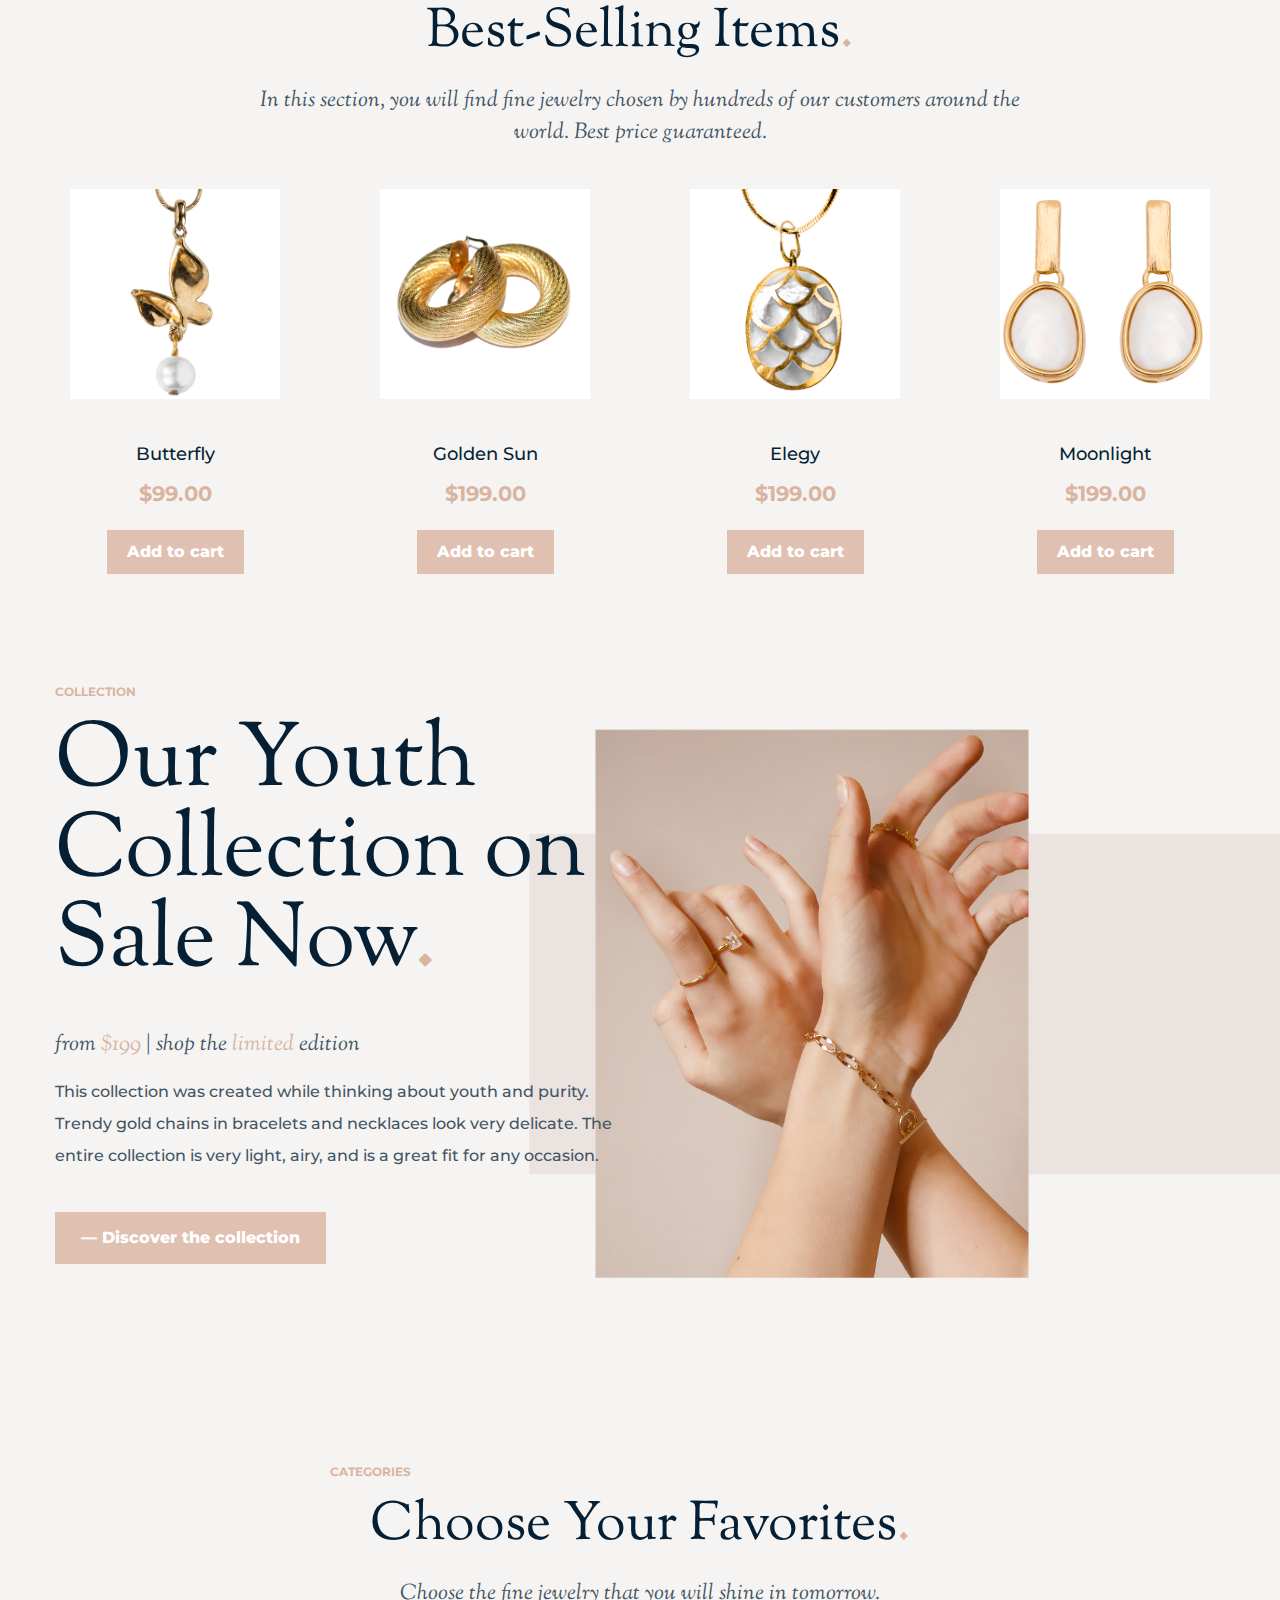
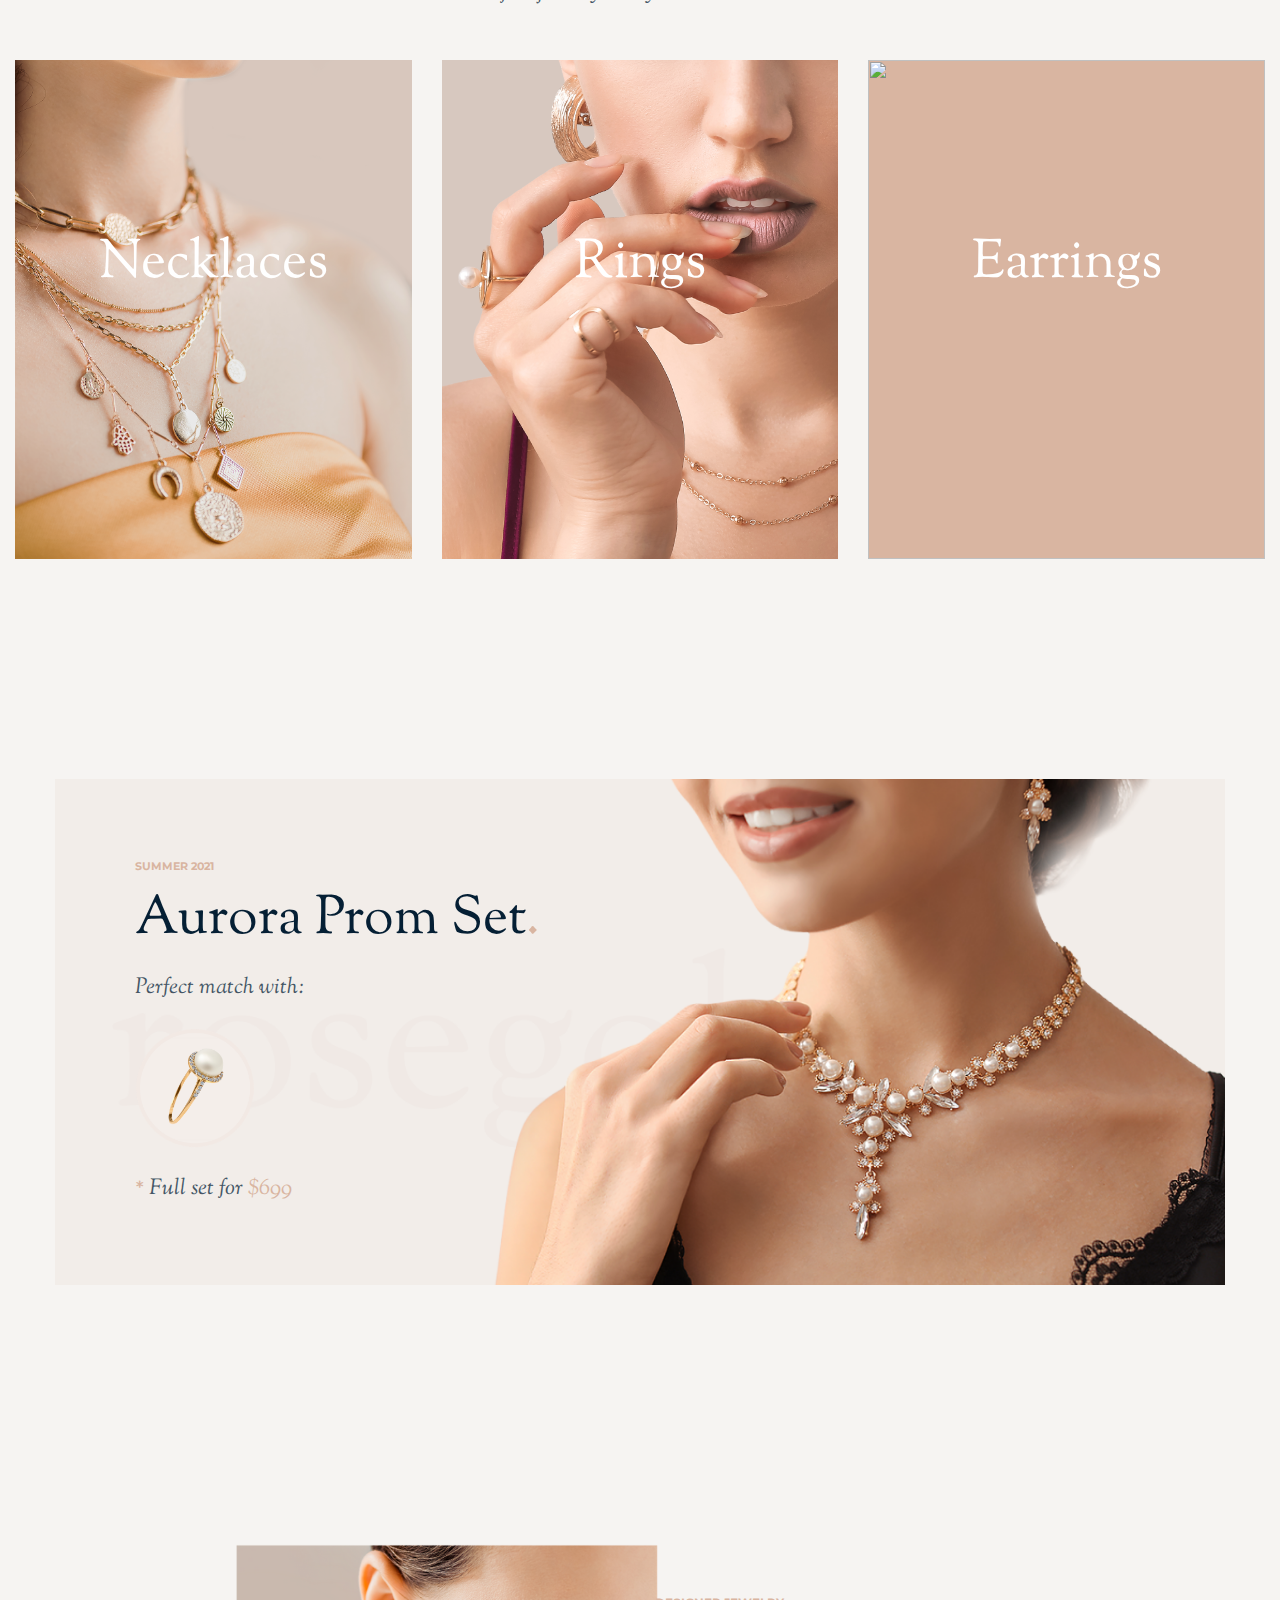
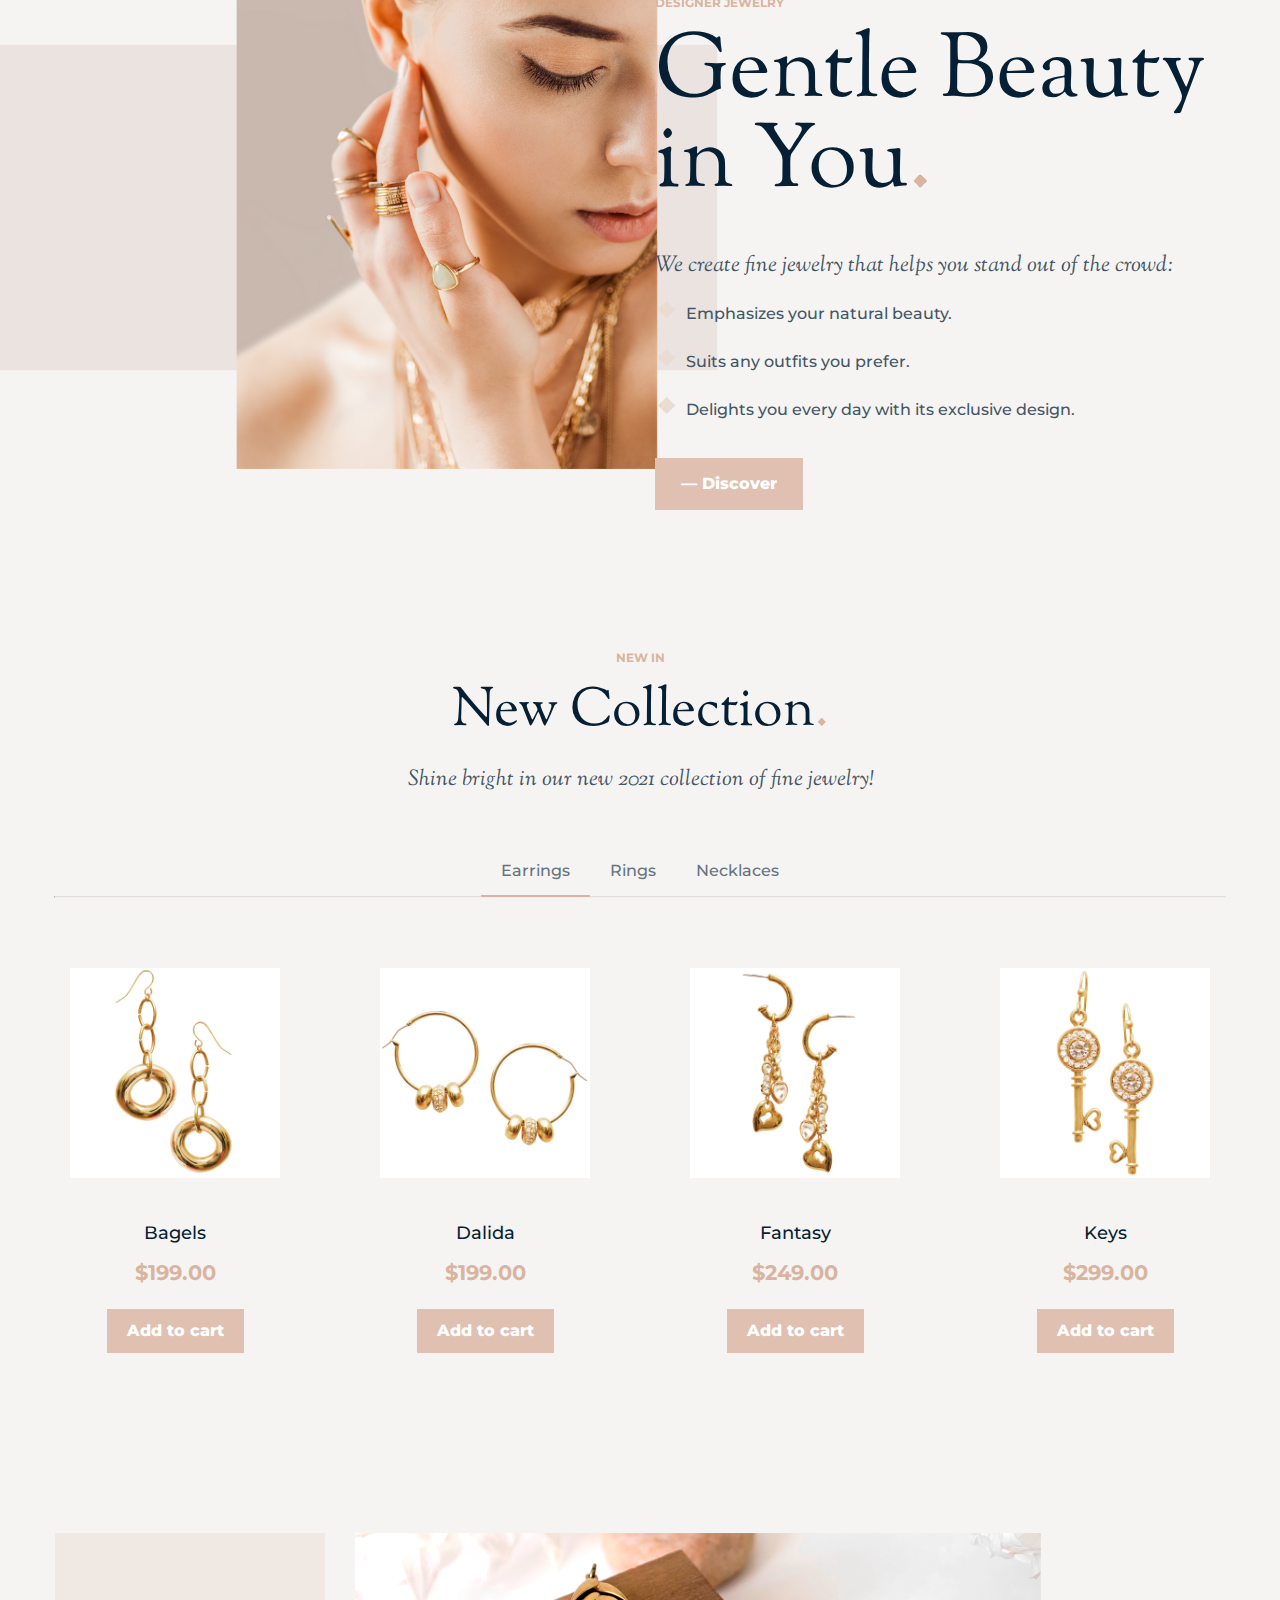
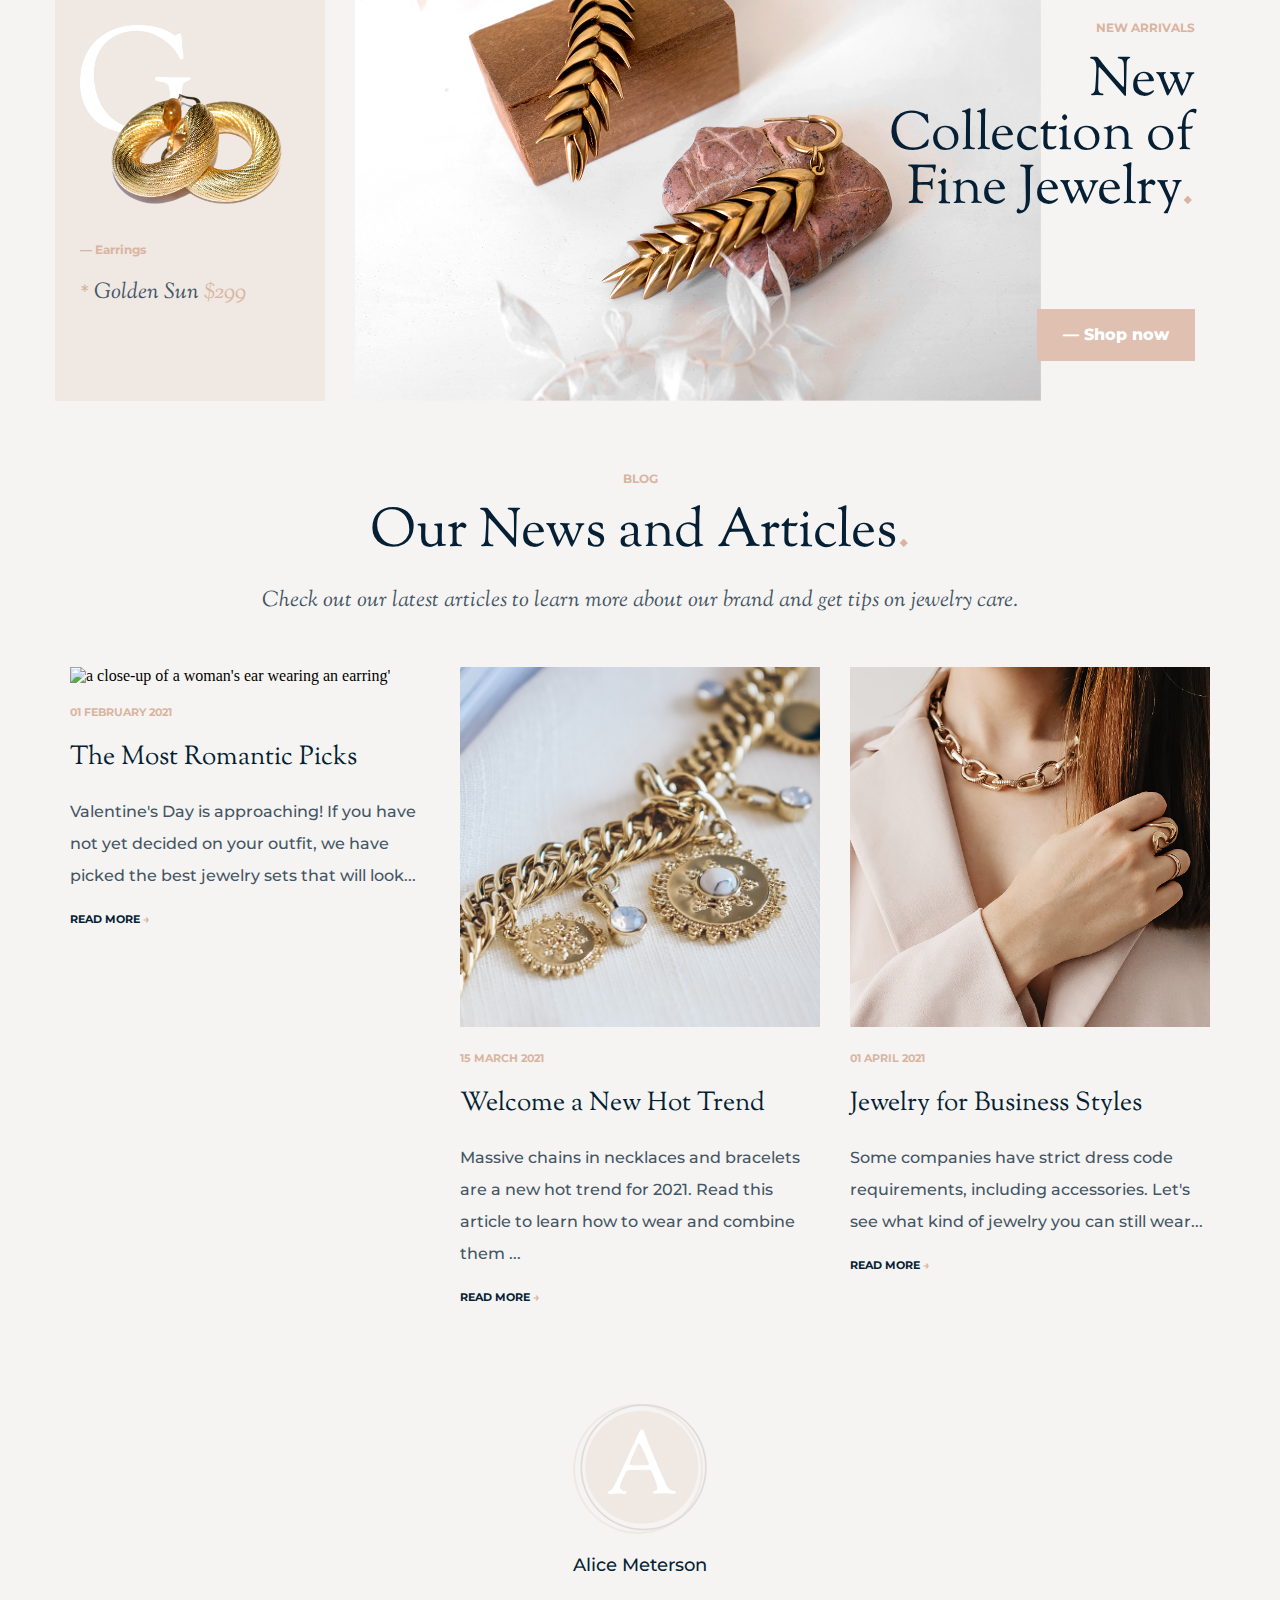
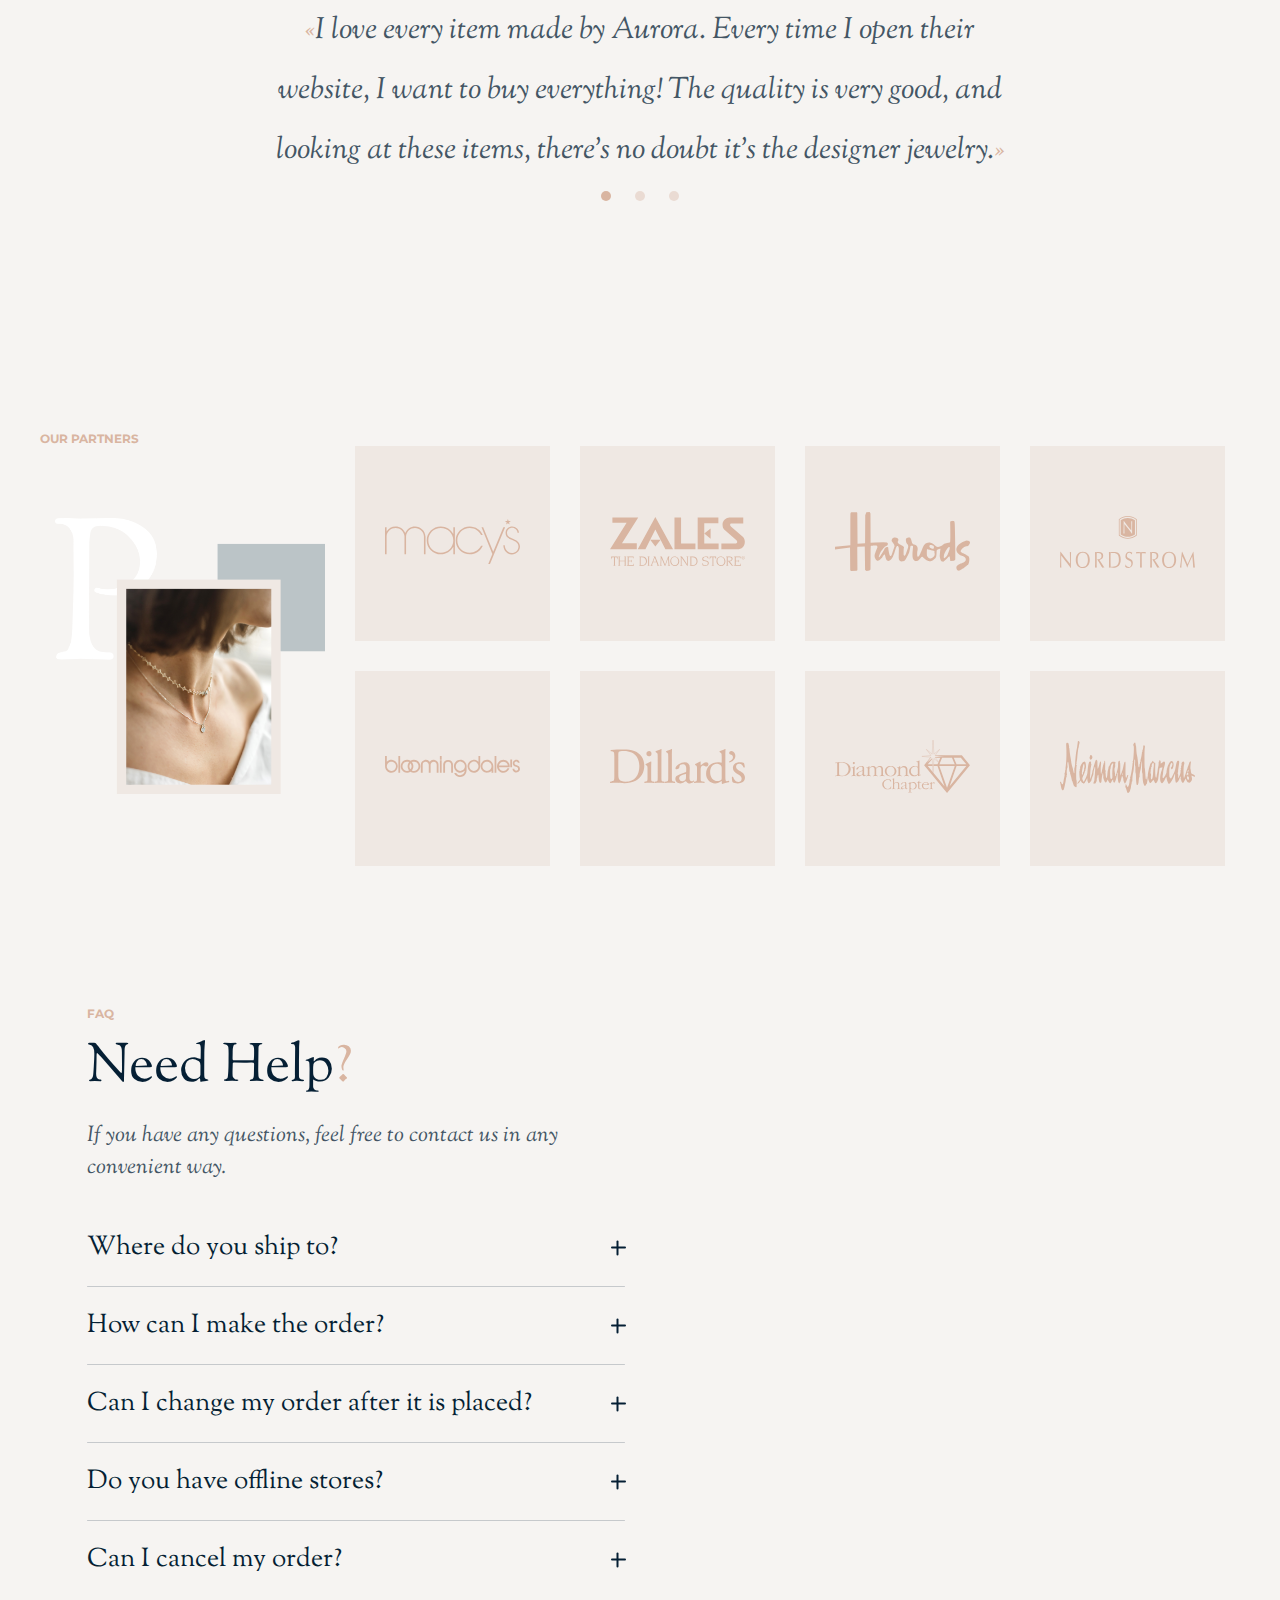
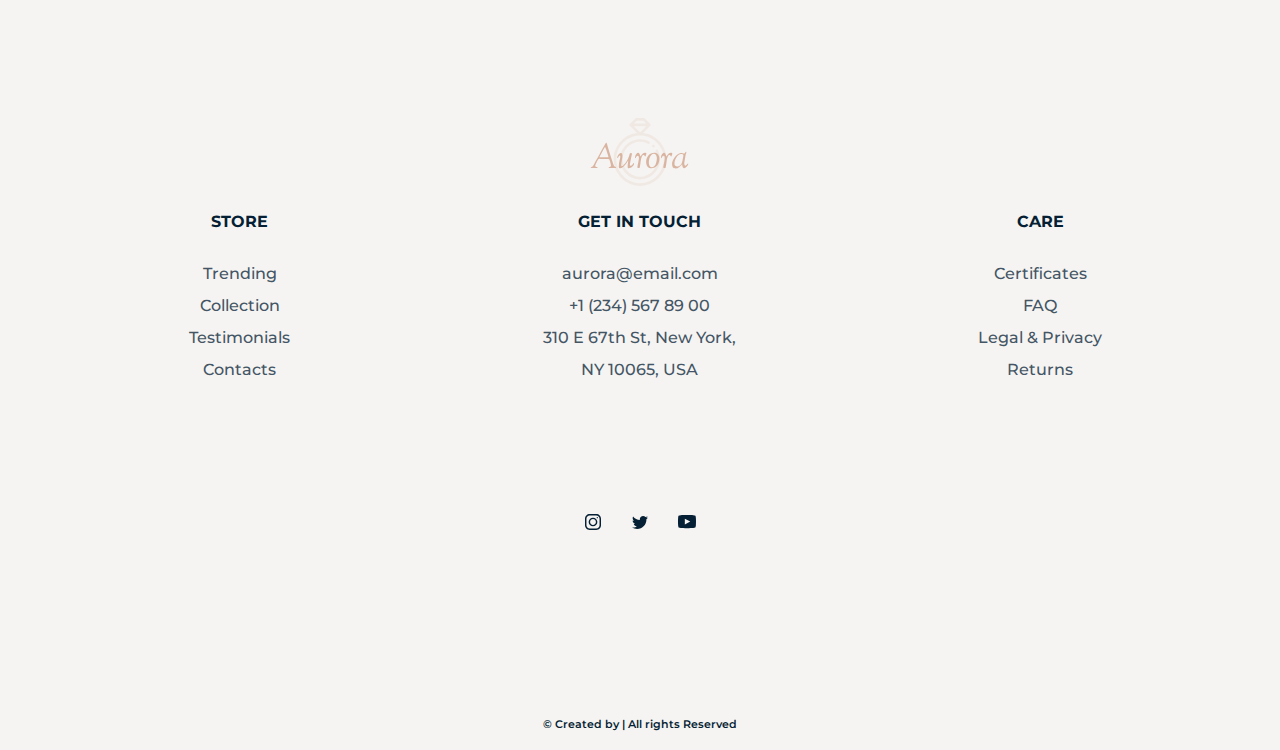
==== commit 24e01eaa: "Add files via upload" ====
--- a/index.html
+++ b/index.html
@@ -266,55 +266,55 @@
                     <h2 class="faq">Need Help<span class="peach">?</span></h2>
                     <h6 class="faq">If you have any questions, feel free to contact us in any convenient way.</h6>
                     <div class="accordion">
-                        <button class="accordion space-between" onclick="accordionDisplay(0)">
+                        <button class="accordion space-between" onclick="accordionDisplay(0); plusToggle('line0');">
                             <h4>Where do you ship to?</h4>
                             <div class="plus-icon">
-                                <div id="0" class="plus-horizontal-line"></div>
-                                <div id="0" class="plus-vertical-line"></div>
+                                <div class="plus-horizontal-line"></div>
+                                <div id="line0" class="plus-vertical-line"></div>
                             </div>
                         </button>
                         <div id="0" class="panel">
                             <p>We ship worldwide. To get info about shipping methods and delivery price and time, please contact our support.</p>
                         </div>
                         <hr class="faq-hr" />
-                        <button class="accordion space-between" onclick="accordionDisplay(1)">
+                        <button class="accordion space-between" onclick="accordionDisplay(1); plusToggle('line1');">
                             <h4>How can I make the order?</h4>
                             <div class="plus-icon">
-                                <div id="plus-horizontal-line"></div>
-                                <div id="plus-vertical-line"></div>
+                                <div class="plus-horizontal-line"></div>
+                                <div id="line1" class="plus-vertical-line"></div>
                             </div>
                         </button>
                         <div id="1" class="panel">
                             <p>Simply add the items you like to your shopping cart, make the payment, and provide shipping details.</p>
                         </div>
                         <hr class="faq-hr" />
-                        <button class="accordion space-between" onclick="accordionDisplay(2)">
+                        <button class="accordion space-between" onclick="accordionDisplay(2); plusToggle('line2');">
                             <h4>Can I change my order after it is placed?</h4>
                             <div class="plus-icon">
-                                <div id="plus-horizontal-line"></div>
-                                <div id="plus-vertical-line"></div>
+                                <div class="plus-horizontal-line"></div>
+                                <div id="line2" class="plus-vertical-line"></div>
                             </div>
                         </button>
                         <div id="2" class="panel">
                             <p>We ship orders quite quickly, so we can't guarantee that your request will be processed in time. Anyway, contact our support team, and they will find the suitable solution.</p>
                         </div>
                         <hr class="faq-hr" />
-                        <button class="accordion space-between" onclick="accordionDisplay(3)">
+                        <button class="accordion space-between" onclick="accordionDisplay(3); plusToggle('line3');">
                             <h4>Do you have offline stores?</h4>
                             <div class="plus-icon">
-                                <div id="plus-horizontal-line"></div>
-                                <div id="plus-vertical-line"></div>
+                                <div class="plus-horizontal-line"></div>
+                                <div id="line3" class="plus-vertical-line"></div>
                             </div>
                         </button>
                         <div id="3" class="panel">
                             <p>We have a showroom in New York. Also, you can try and touch our jewelry in the partner stores like Macy's, Harrods, etc.</p>
                         </div>
                         <hr class="faq-hr" />
-                        <button class="accordion space-between" onclick="accordionDisplay(4)">
+                        <button class="accordion space-between" onclick="accordionDisplay(4); plusToggle('line4');">
                             <h4>Can I cancel my order?</h4>
                             <div class="plus-icon">
-                                <hr id="plus-horizontal-line" />
-                                <hr id="plus-vertical-line" />
+                                <div class="plus-horizontal-line"></div>
+                                <div id="line4" class="plus-vertical-line"></div>
                             </div>
                         </button>
                         <div id="4" class="panel">
--- a/styles/header.css
+++ b/styles/header.css
@@ -81,7 +81,17 @@
         justify-content: space-between;
     }
 
-    nav {
+    #nav-div {
         display: none;
     }
+
+    nav {
+        flex-direction:column;
+    }
+
+    #nav-div.burger-open {
+        display: block;
+        width: 200px;
+        background-color: var(--off-white);
+    }
 }--- a/styles/faq.css
+++ b/styles/faq.css
@@ -31,22 +31,26 @@
     height: 15px;
 }
 
-#plus-horizontal-line {
-    margin: 0;
-    border: 0;
-    border-top: 2px solid var(--dark-blue);
+.plus-horizontal-line {
+    width: 15px;
+    height: 2px;
     border-radius: 1px;
-    width: 15px;
-    transform: translateY(6.5px);
+    background-color: var(--dark-blue);
+    transform: translate(1px, 6.5px);
 }
 
-#plus-vertical-line {
-    margin: 0;
-    border: 0;
-    border-left: 2px solid var(--dark-blue);
+.plus-vertical-line {
+    width: 2px;
+    height: 15px;
     border-radius: 1px;
-    height: 15px;
-    transform: translate(6.5px, -2px);
+    background-color: var(--dark-blue);
+    transform: translate(6.5px, -1.5px);
+    transition: 0.3s;
+}
+
+.faq-open {
+    height: 0px;
+    transform: translate(6.5px, 6.5px);
 }
 
 button.accordion {
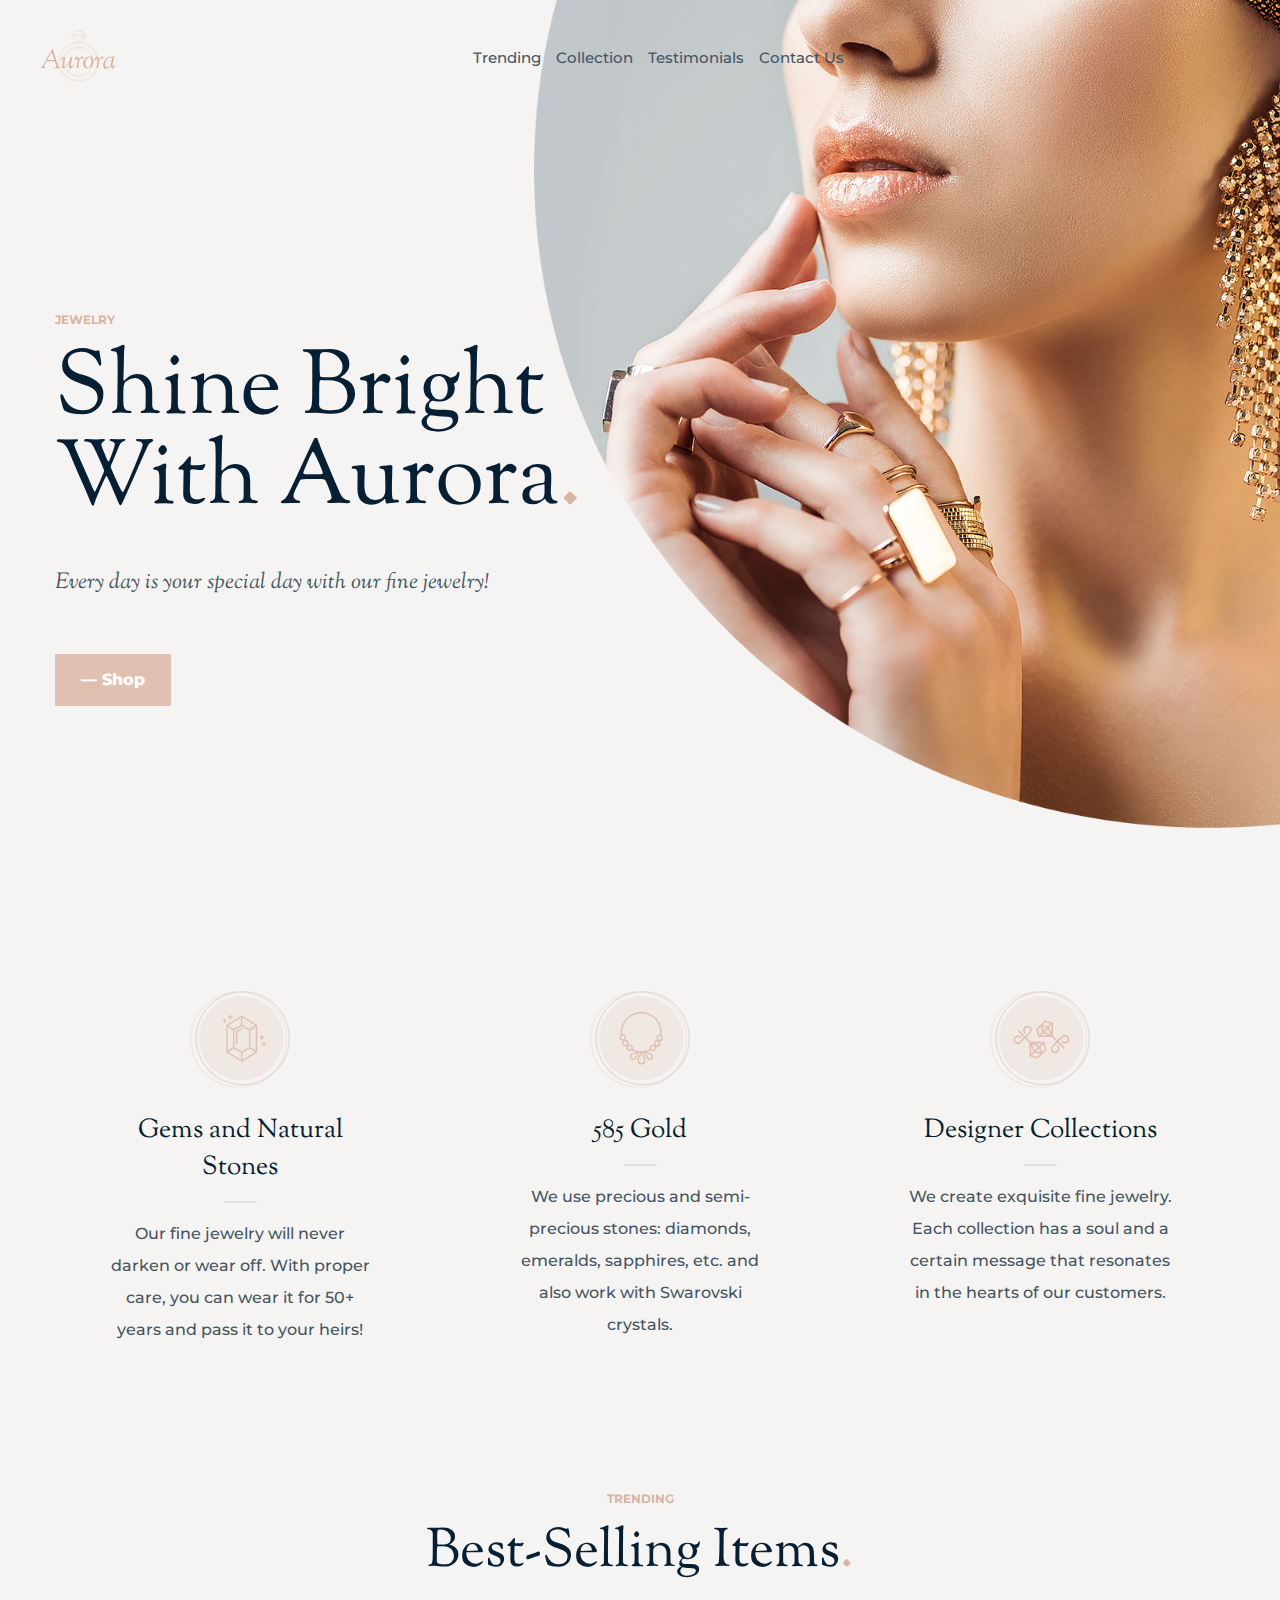
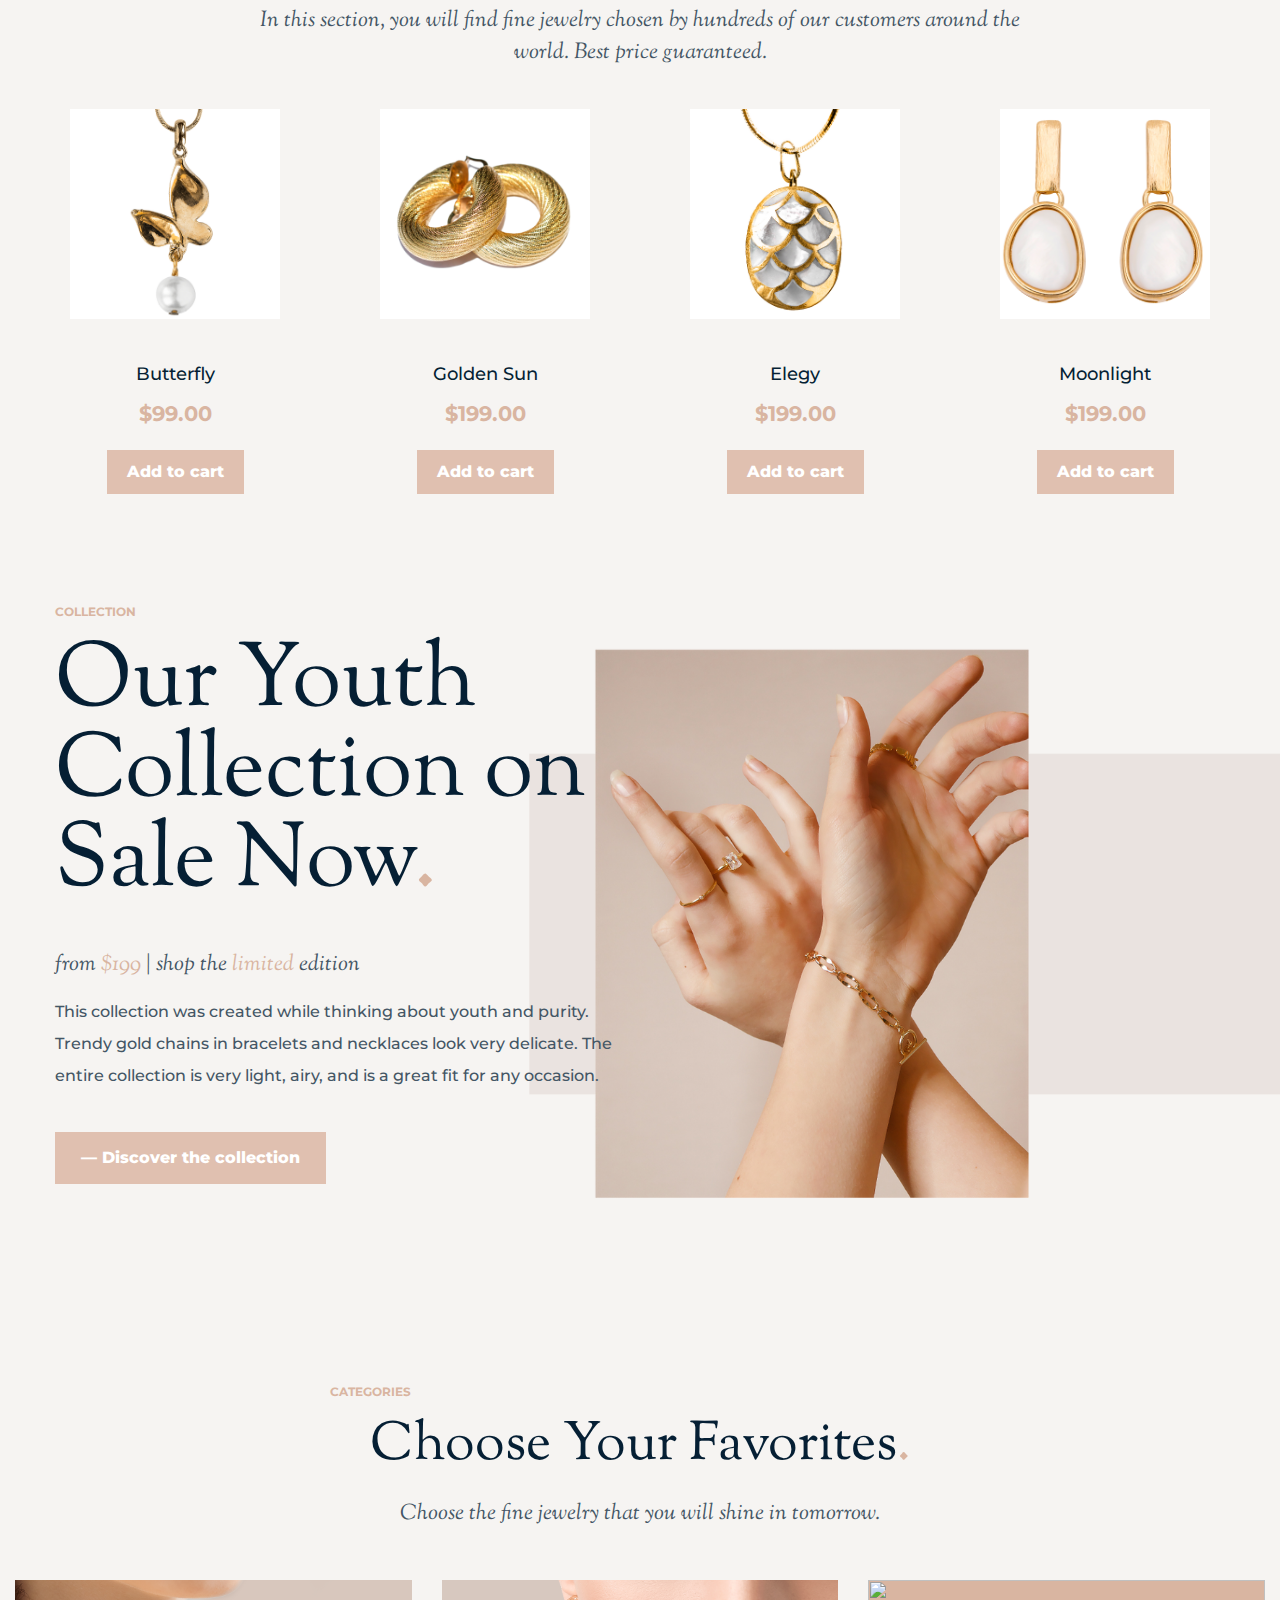
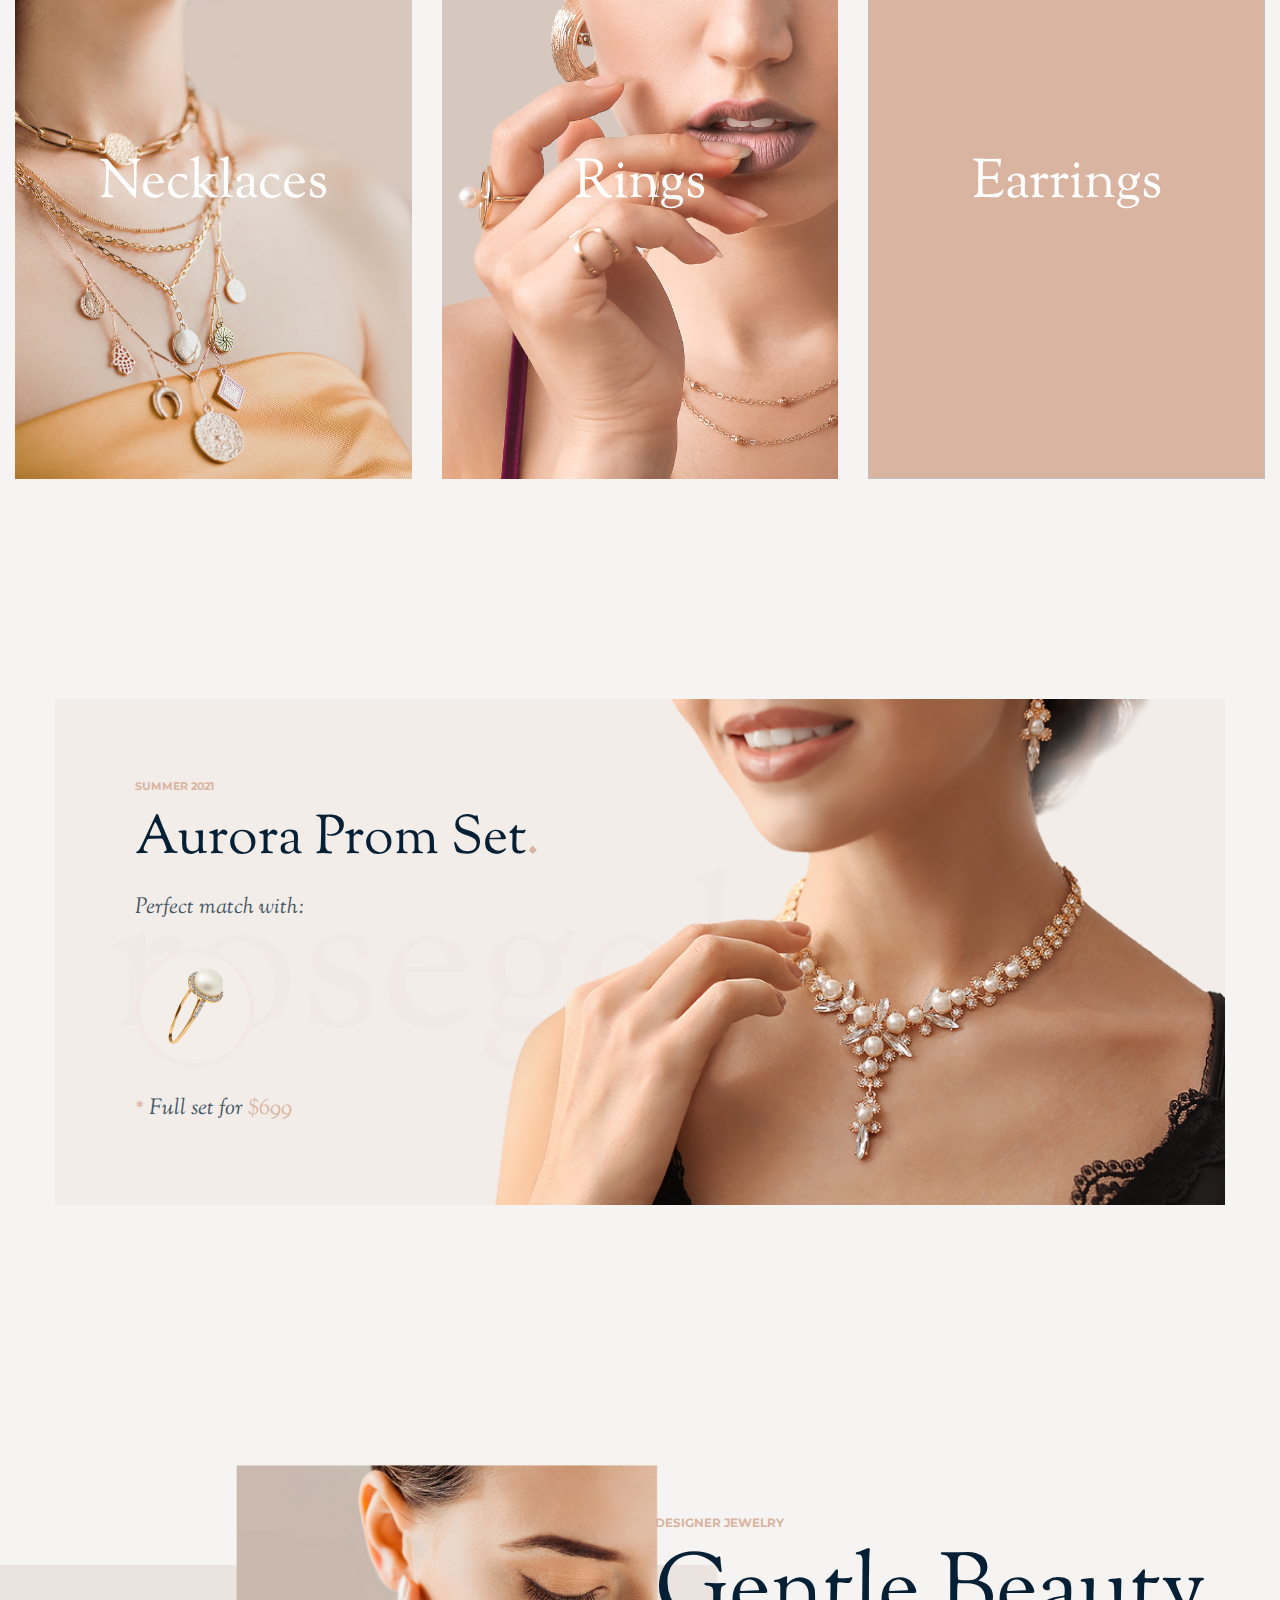
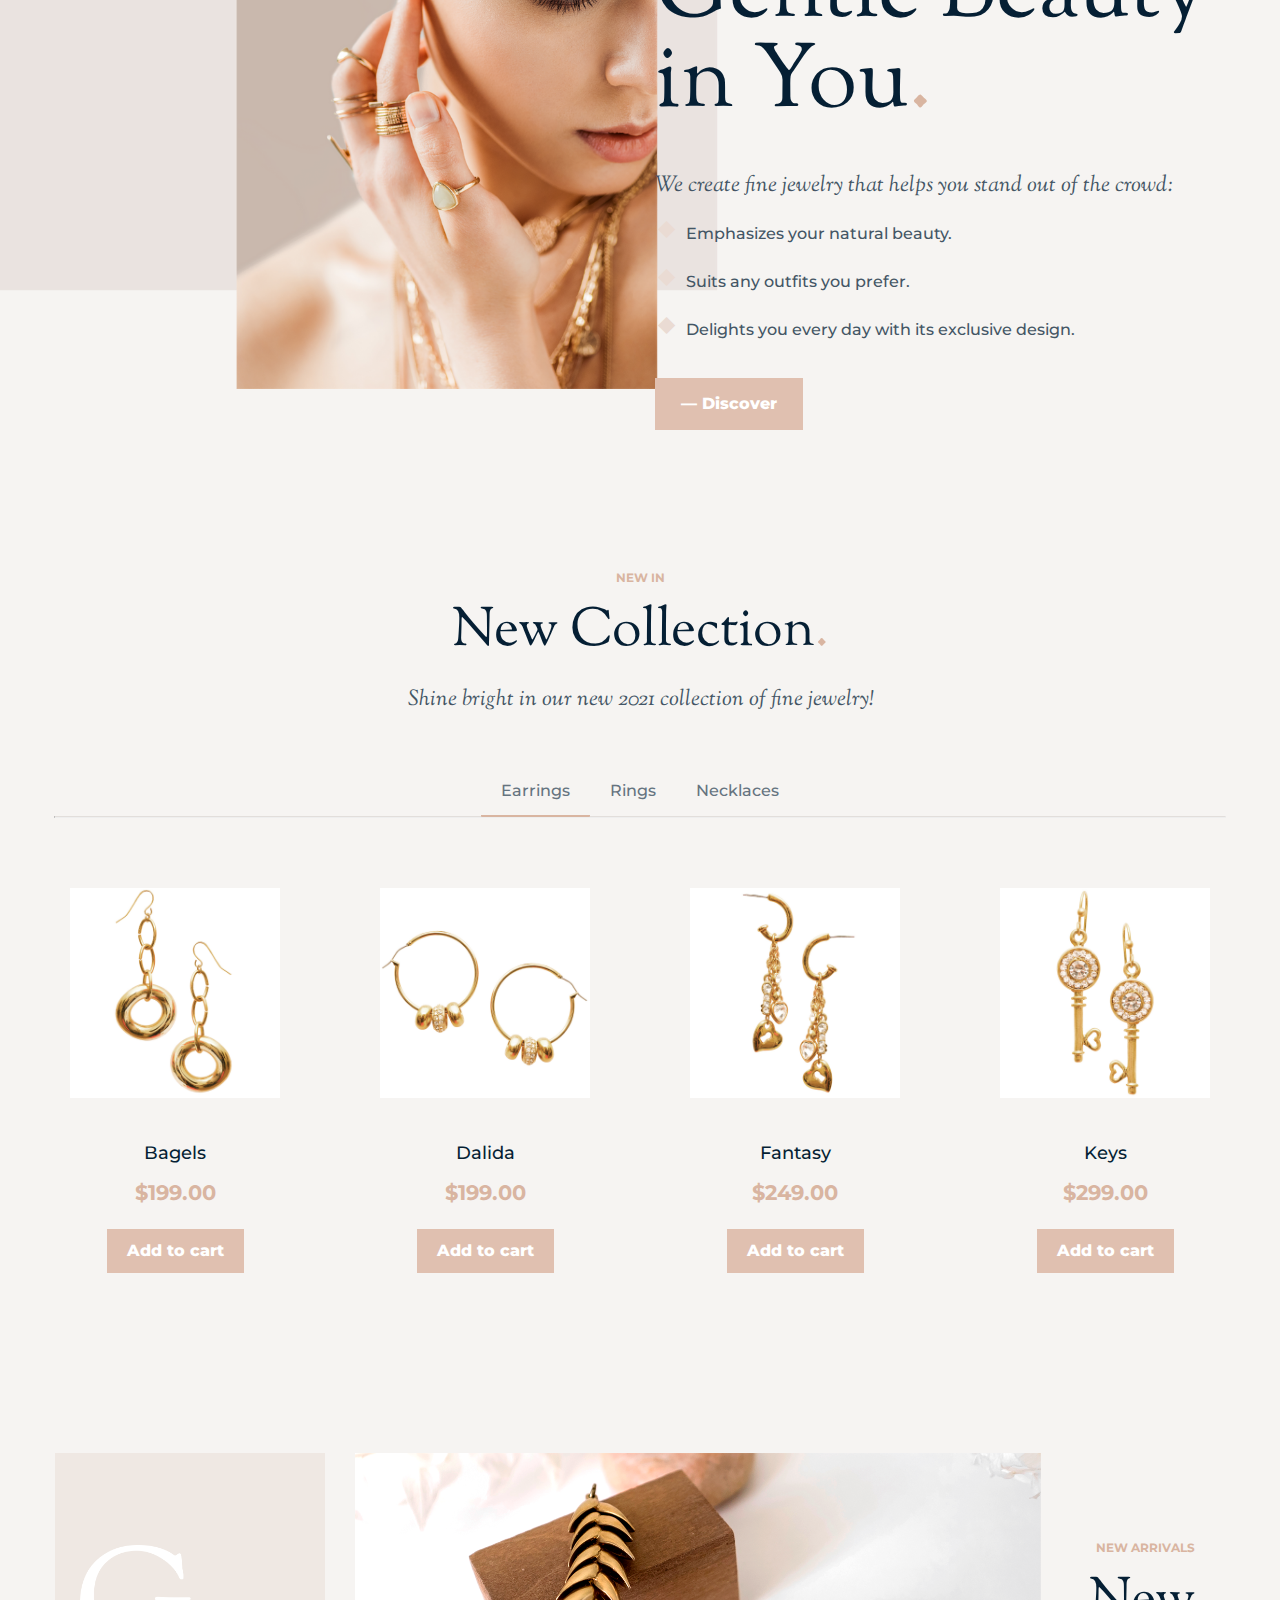
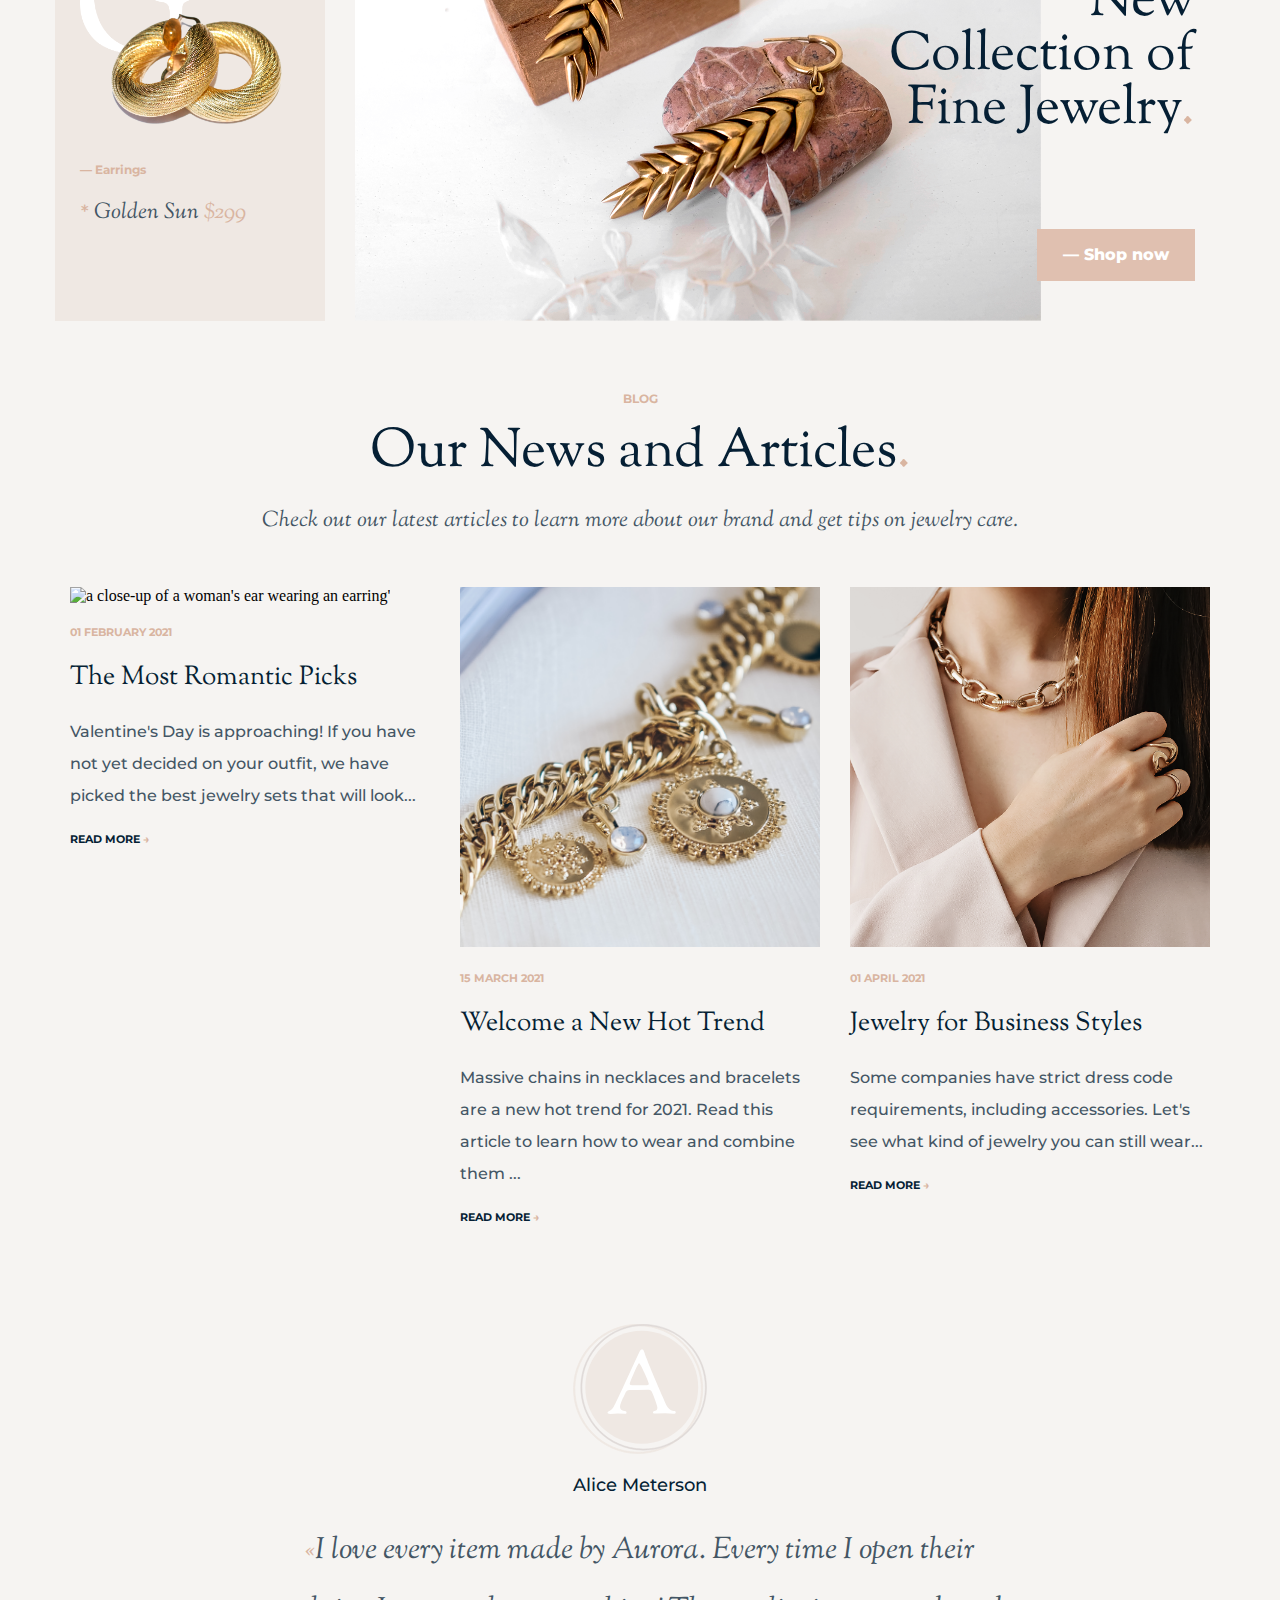
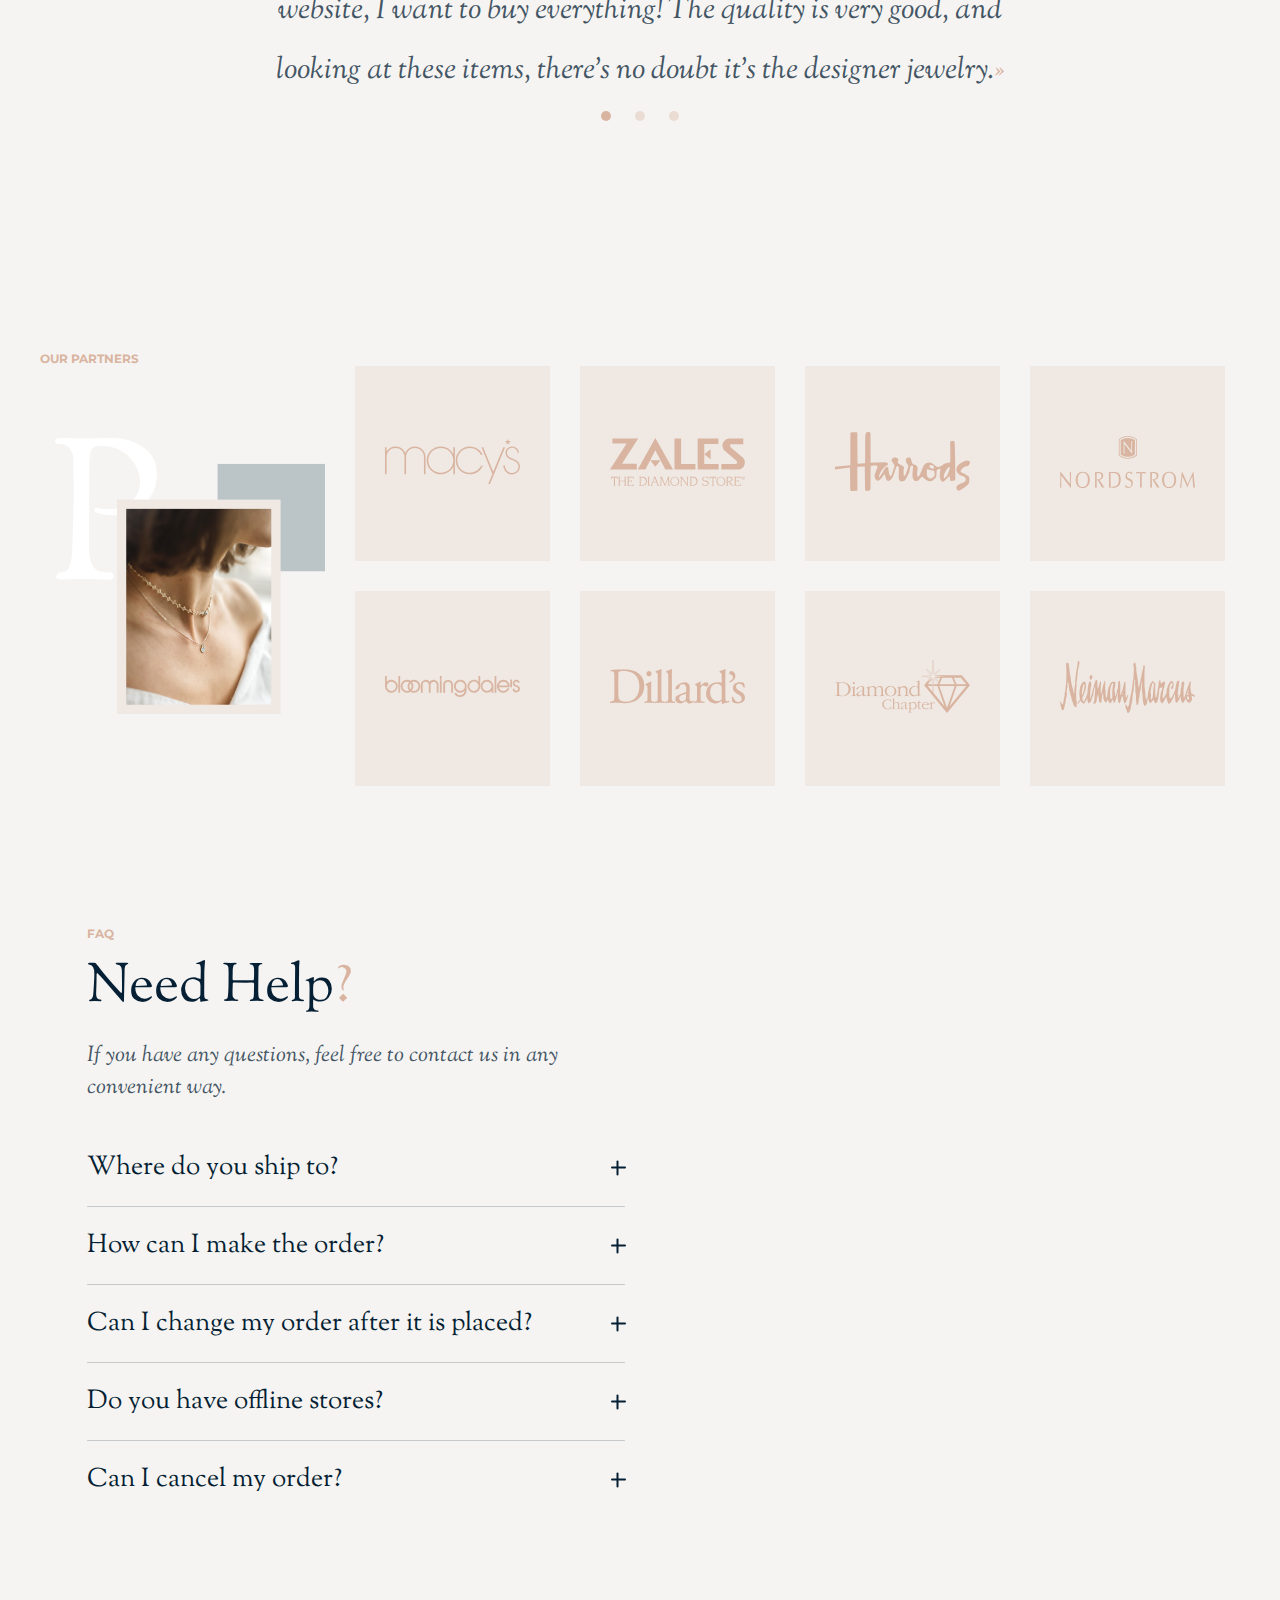
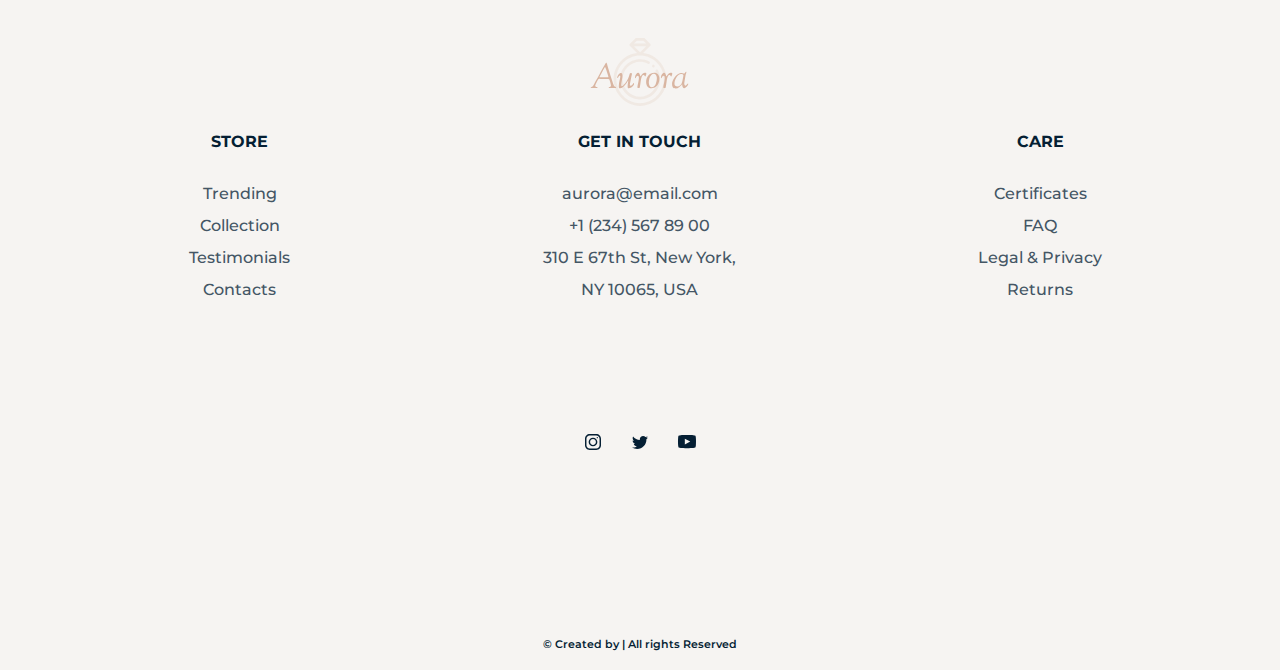
==== commit 039e718d: "Update index.html" ====
--- a/index.html
+++ b/index.html
@@ -42,7 +42,6 @@
                 </div>
             </div>
         </section>
-        <a href="store.html"><h1>TEMPORARY go to store page</h1></a>
         <section id="features" class="centered-horizontally">
             <div class="features-width">
                 <div class="features-div">
@@ -331,4 +330,4 @@
     <script src="script/carousel.js"></script>
     <script src="script/accordion.js"></script>
 </body>
-</html>+</html>
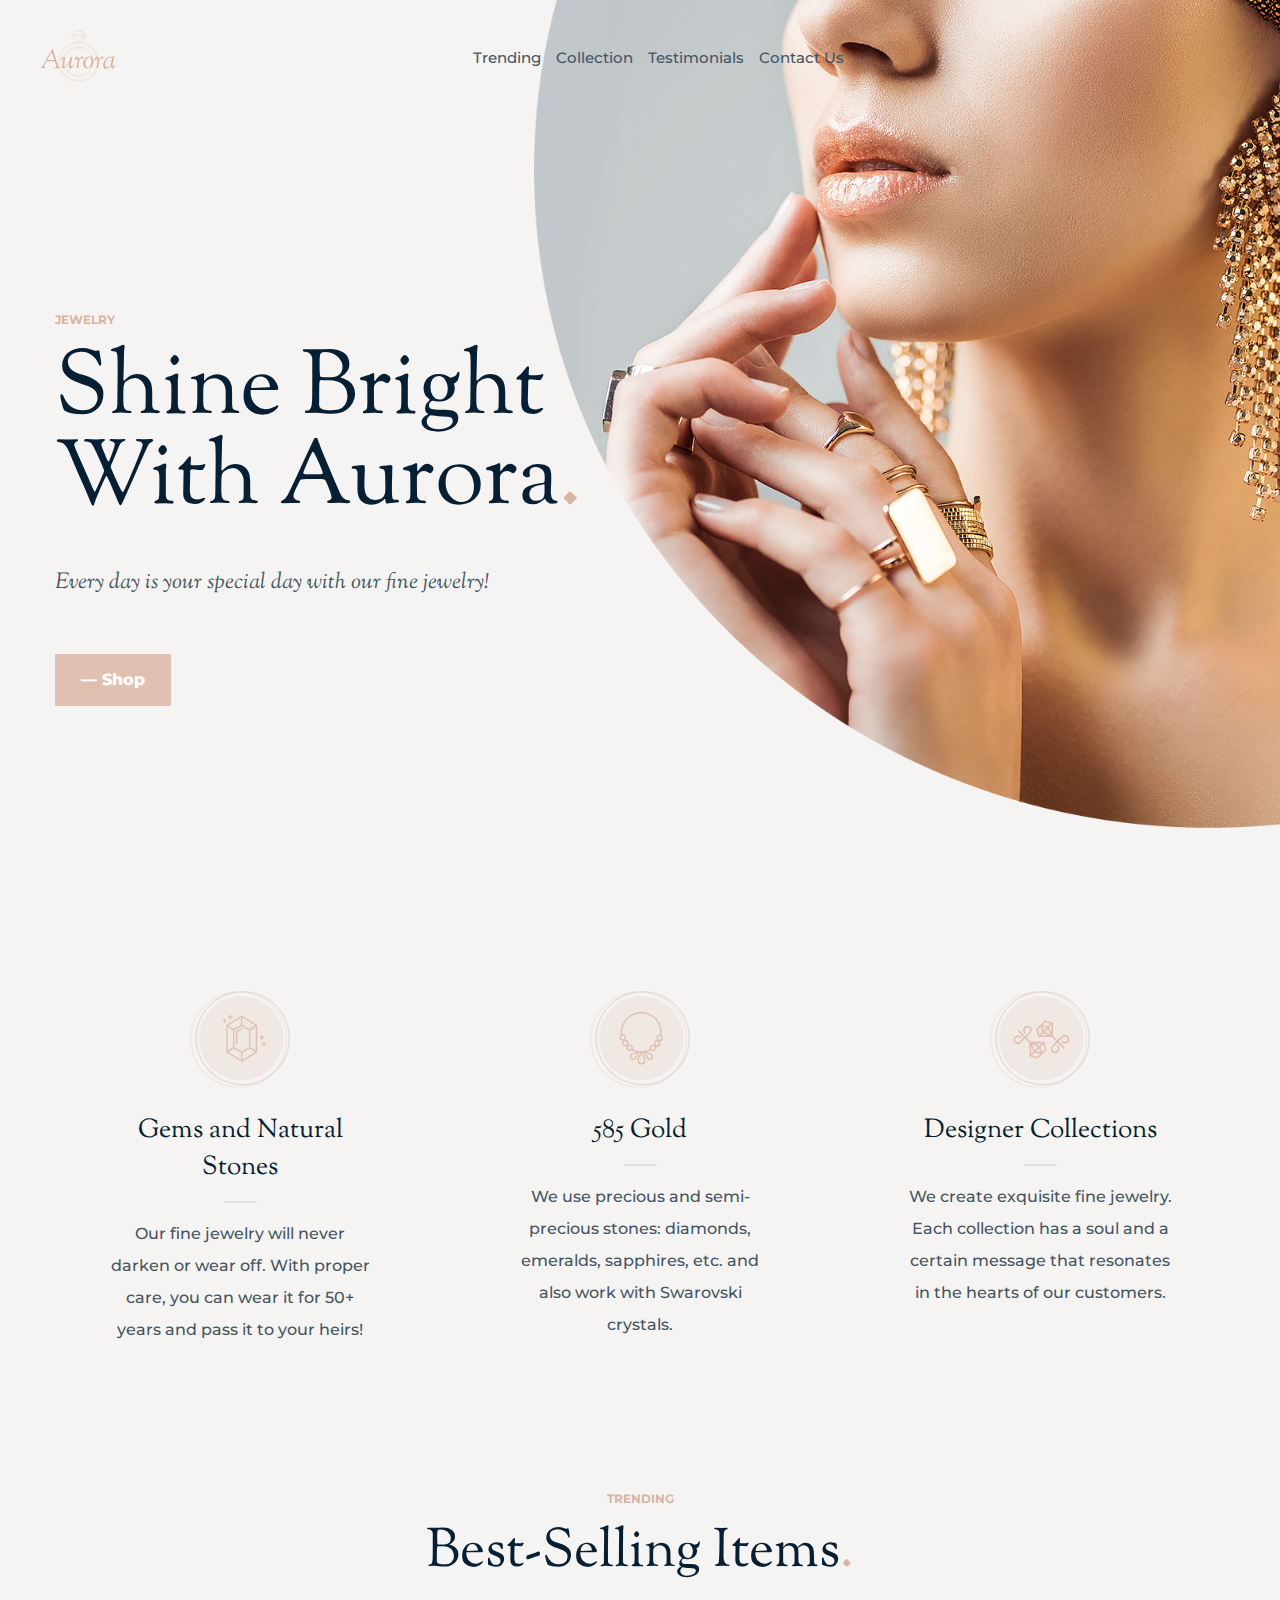
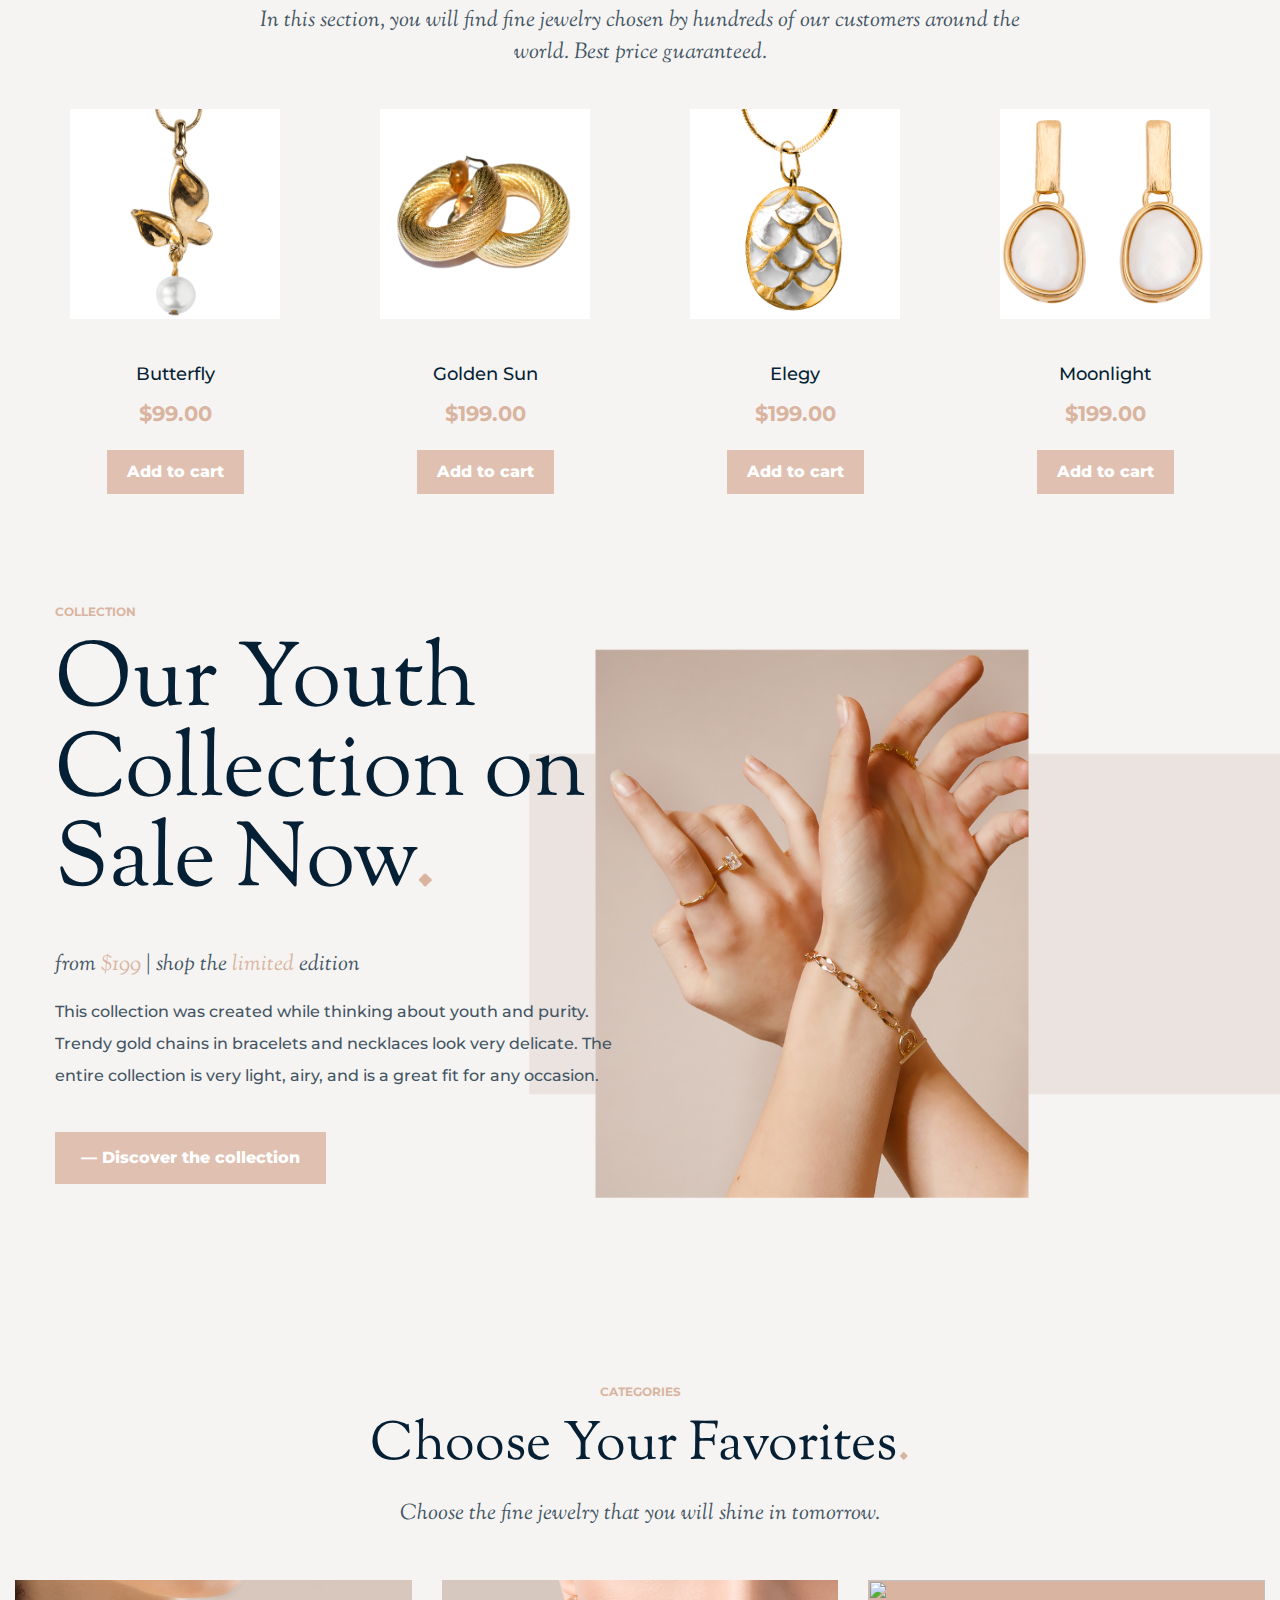
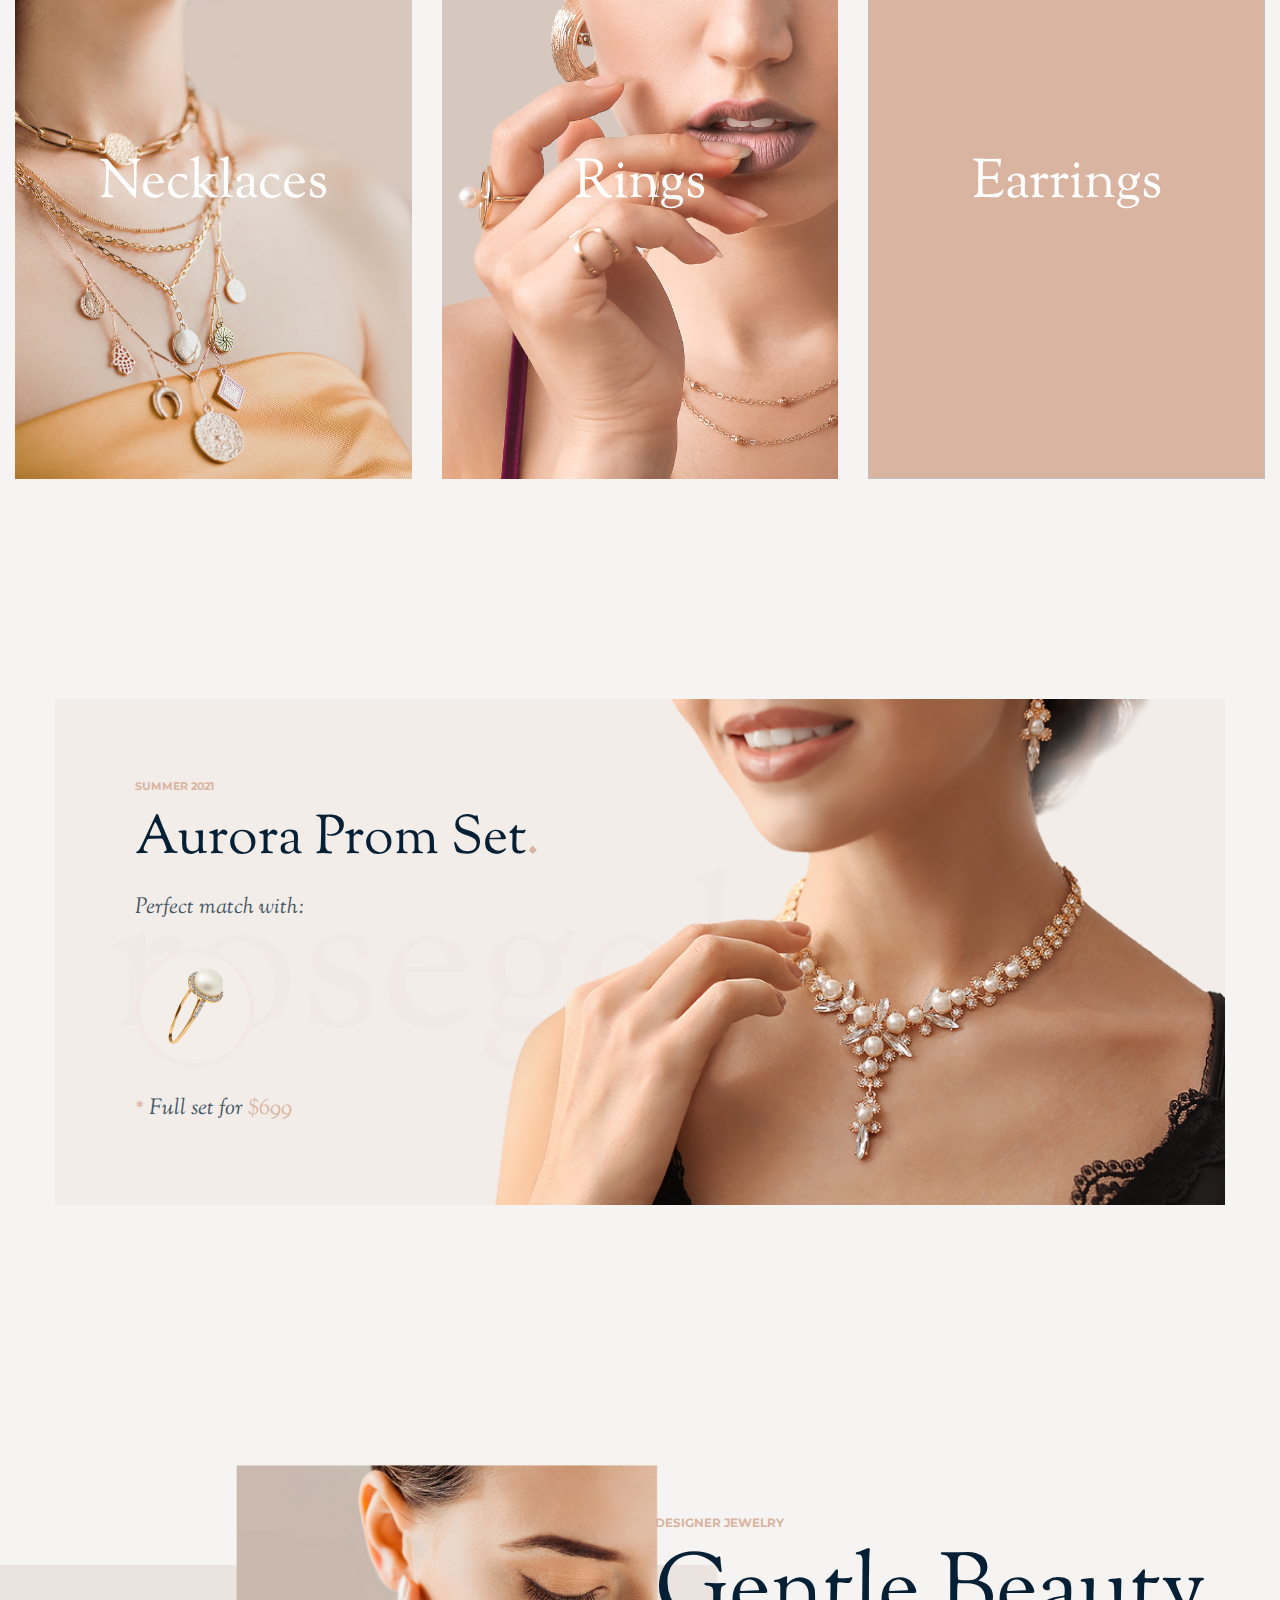
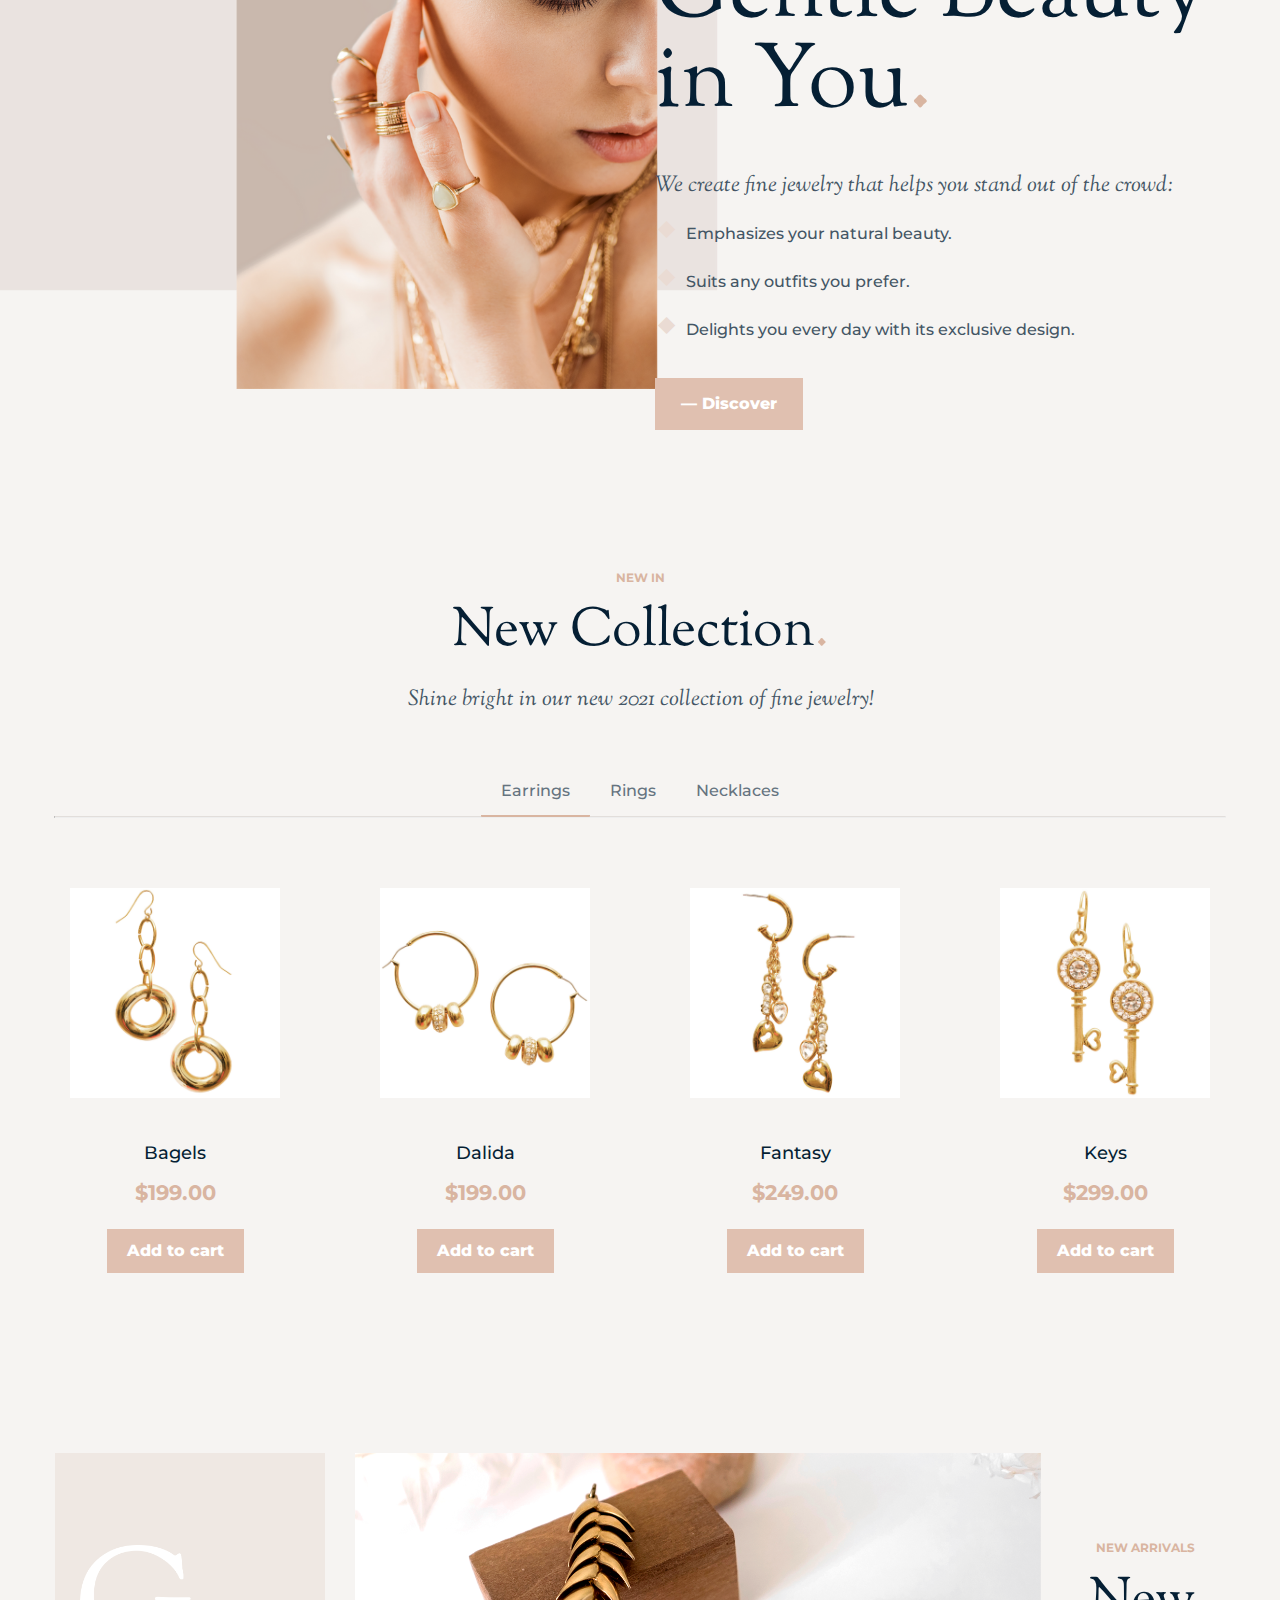
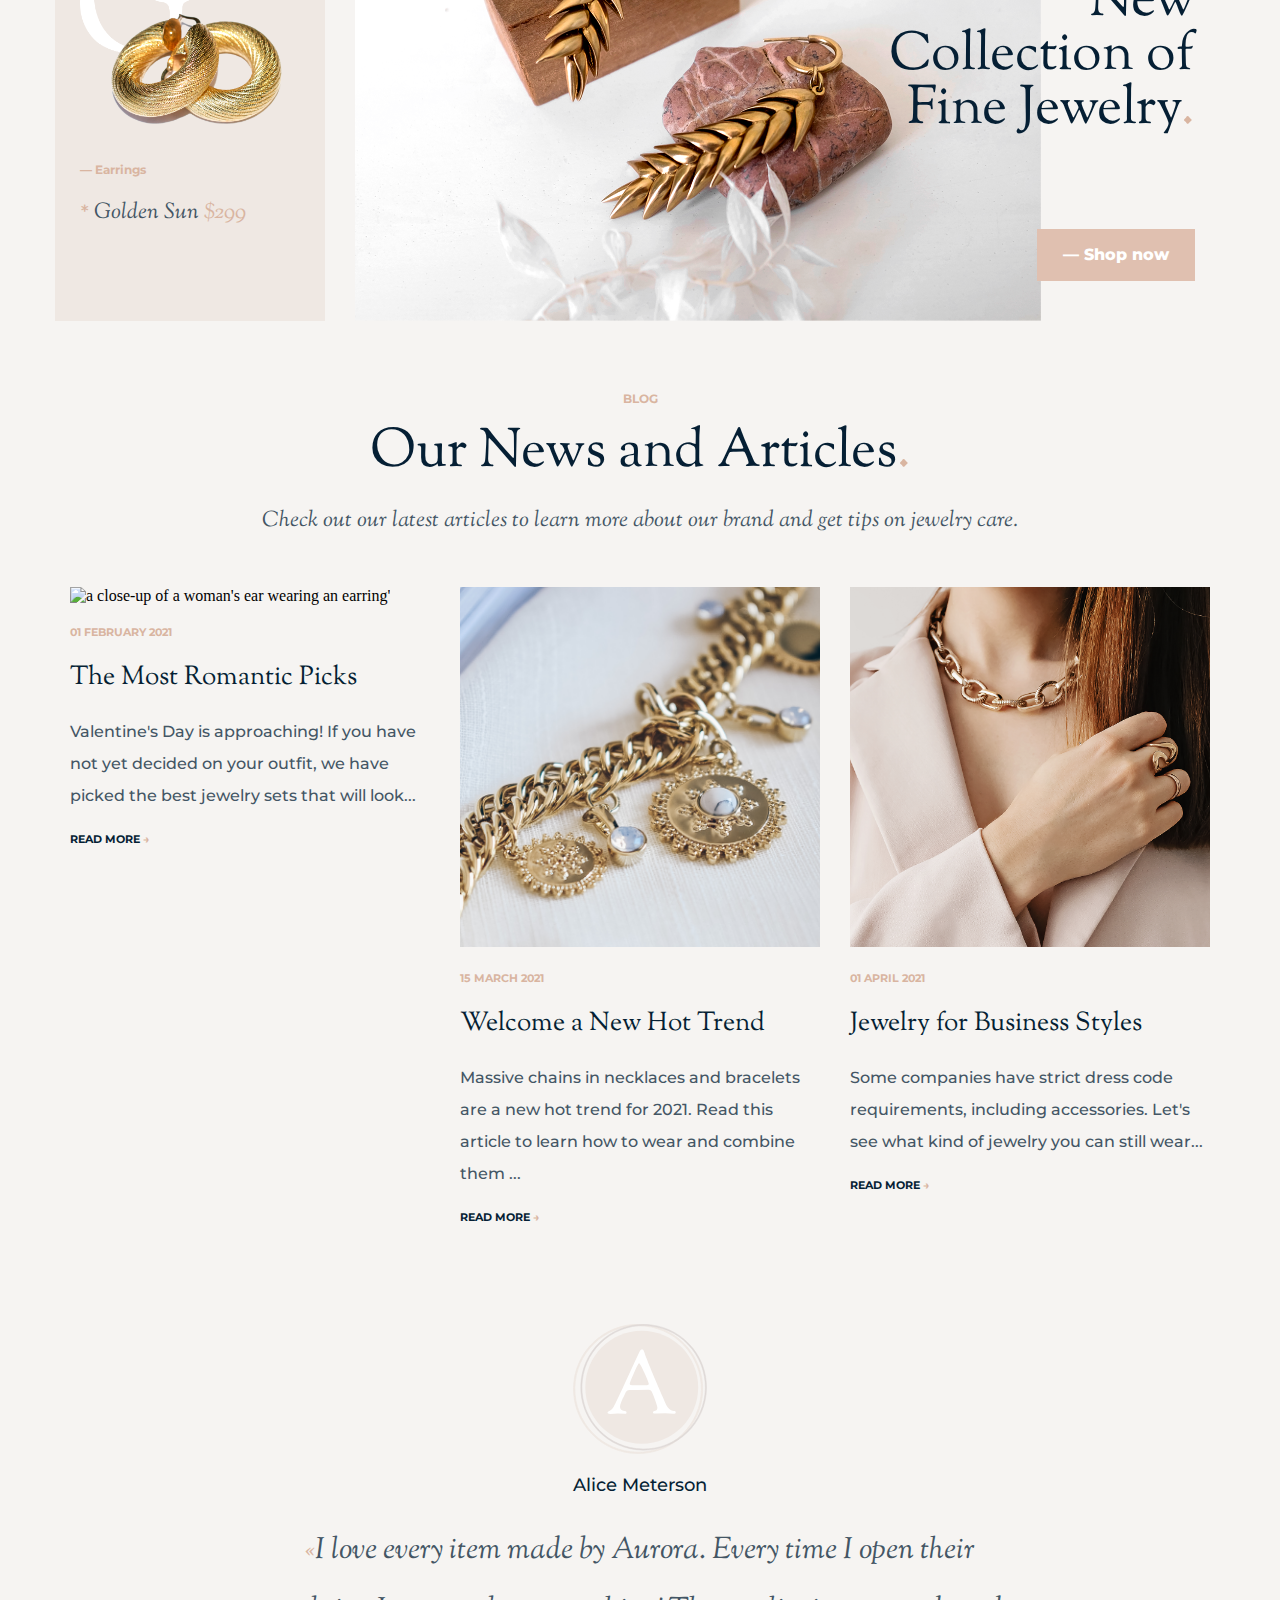
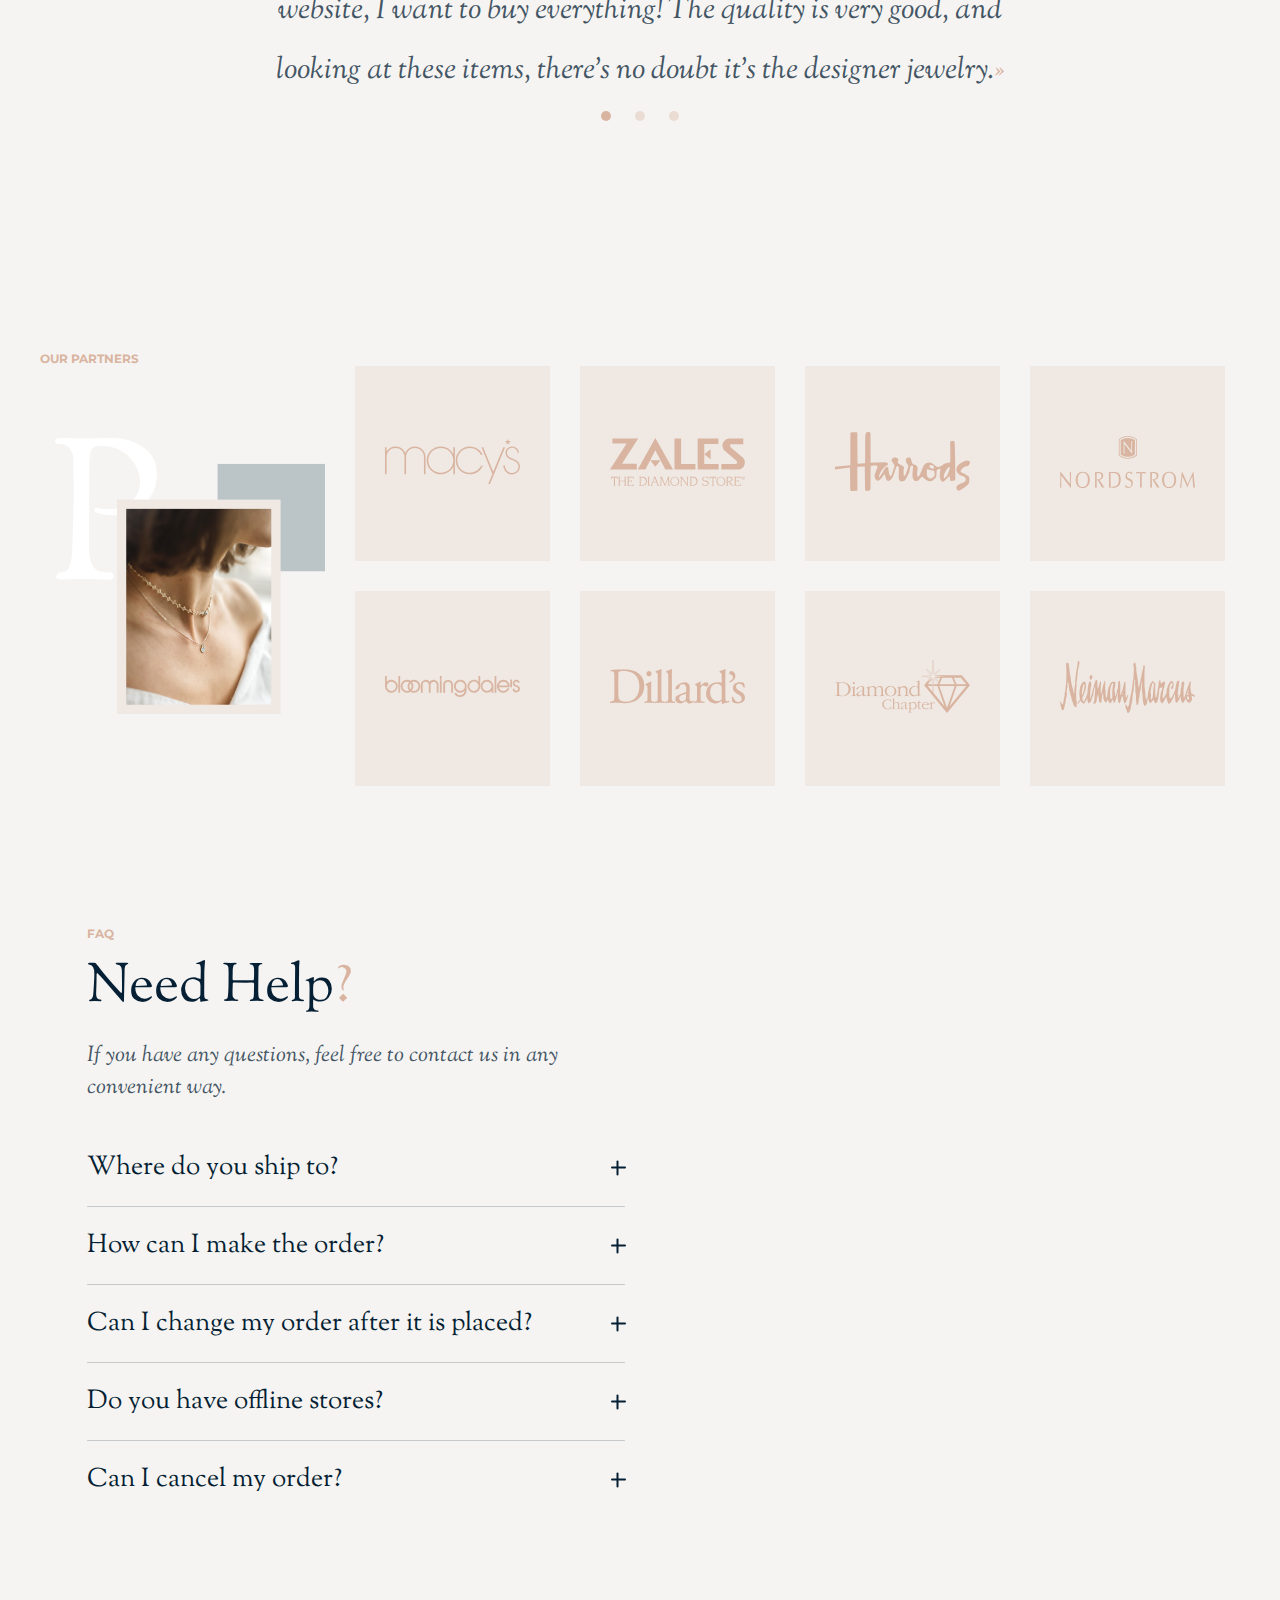
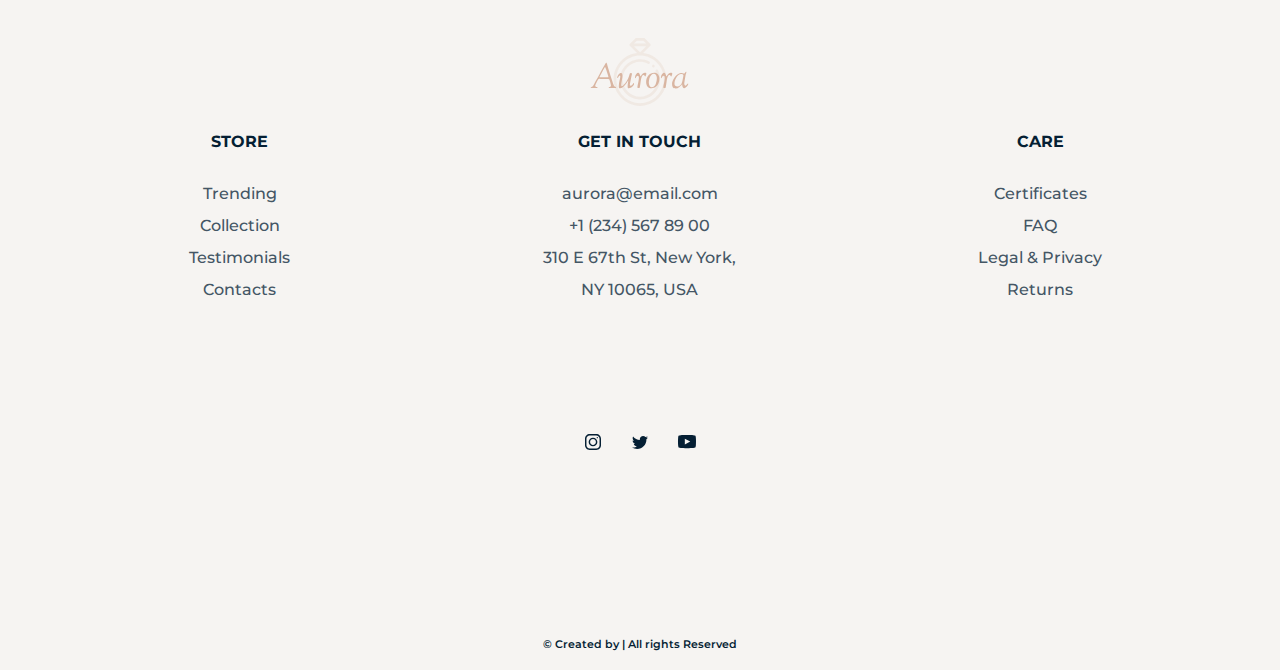
==== commit 0e10d656: "Update index.html" ====
--- a/index.html
+++ b/index.html
@@ -84,7 +84,7 @@
             </div>
         </section>
         <section id="categories" class="centered-horizontally">
-            <div class="centered">
+            <div class="centered-horizontally">
                 <h3>CATEGORIES</h3>
                 <h2 class="centered categories">Choose Your Favorites<span class="peach">.</span></h2>
                 <h6 class="centered categories">Choose the fine jewelry that you will shine in tomorrow.</h6>
